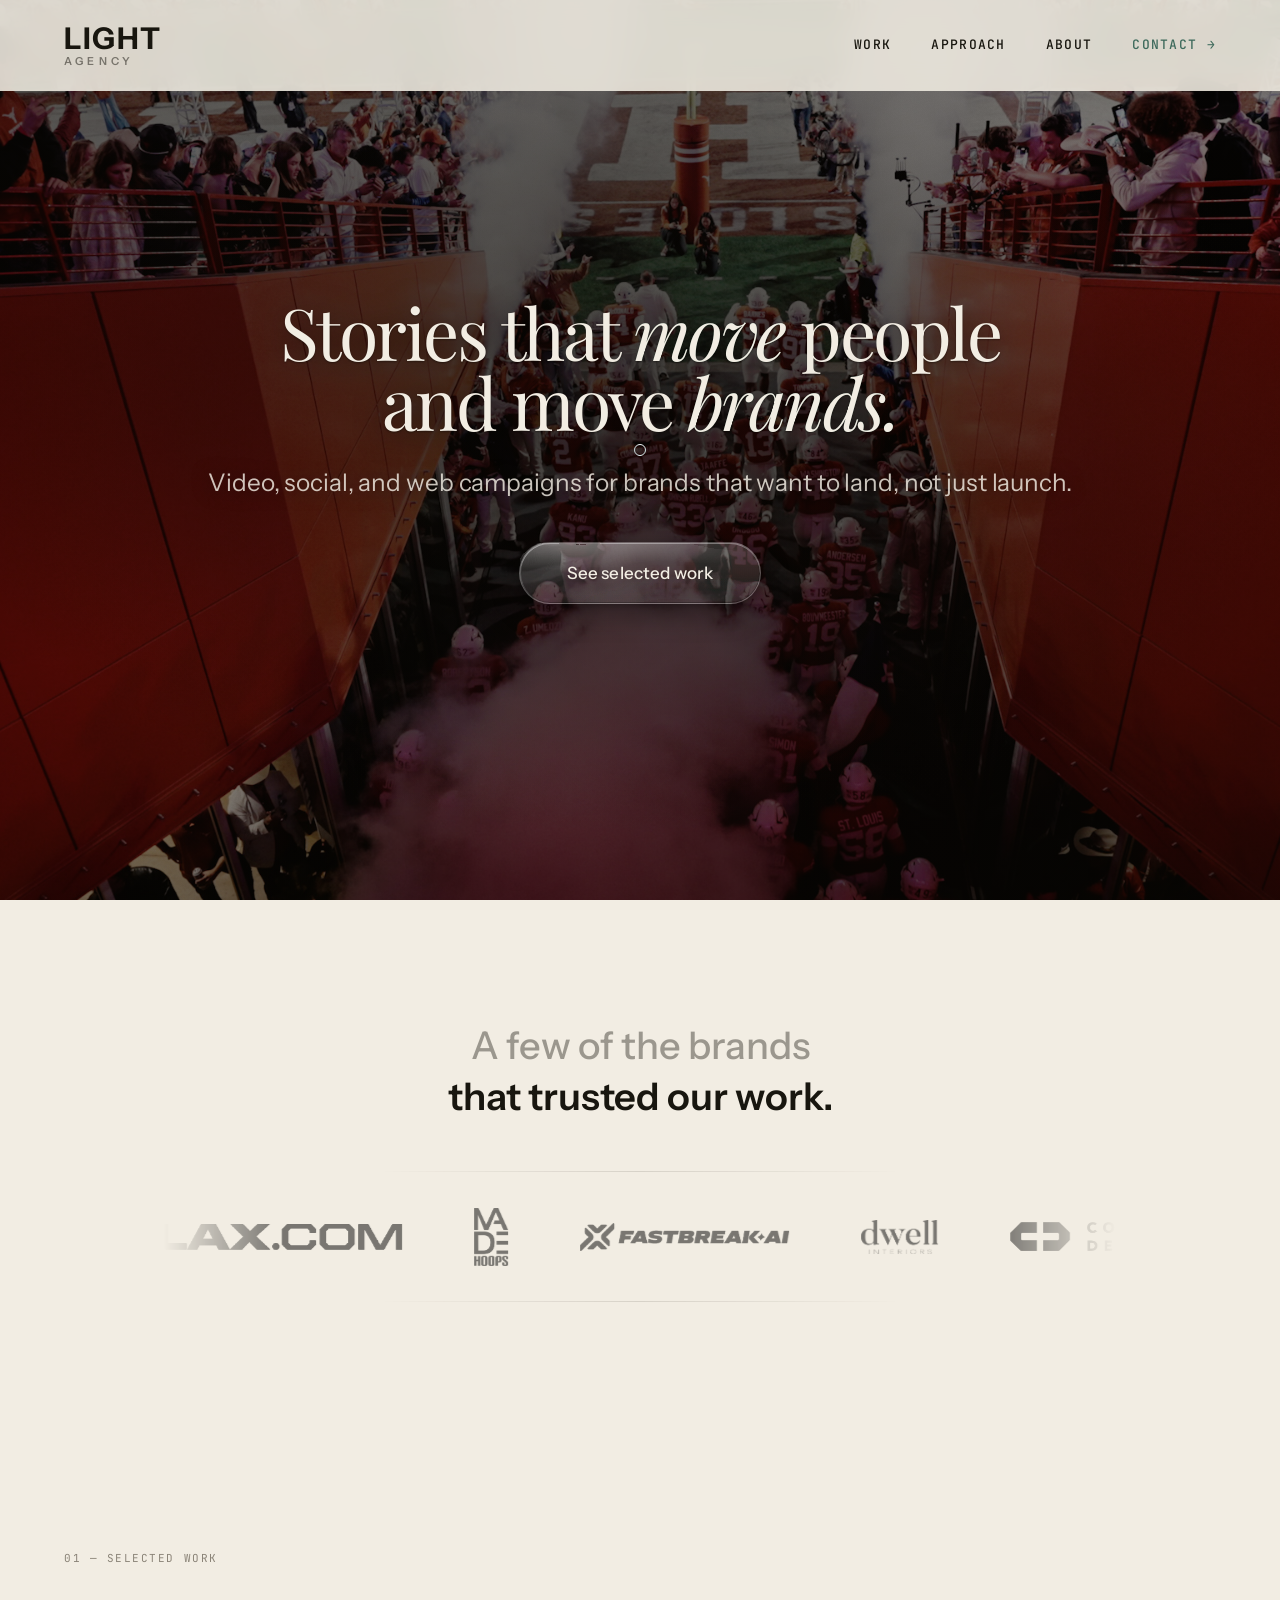
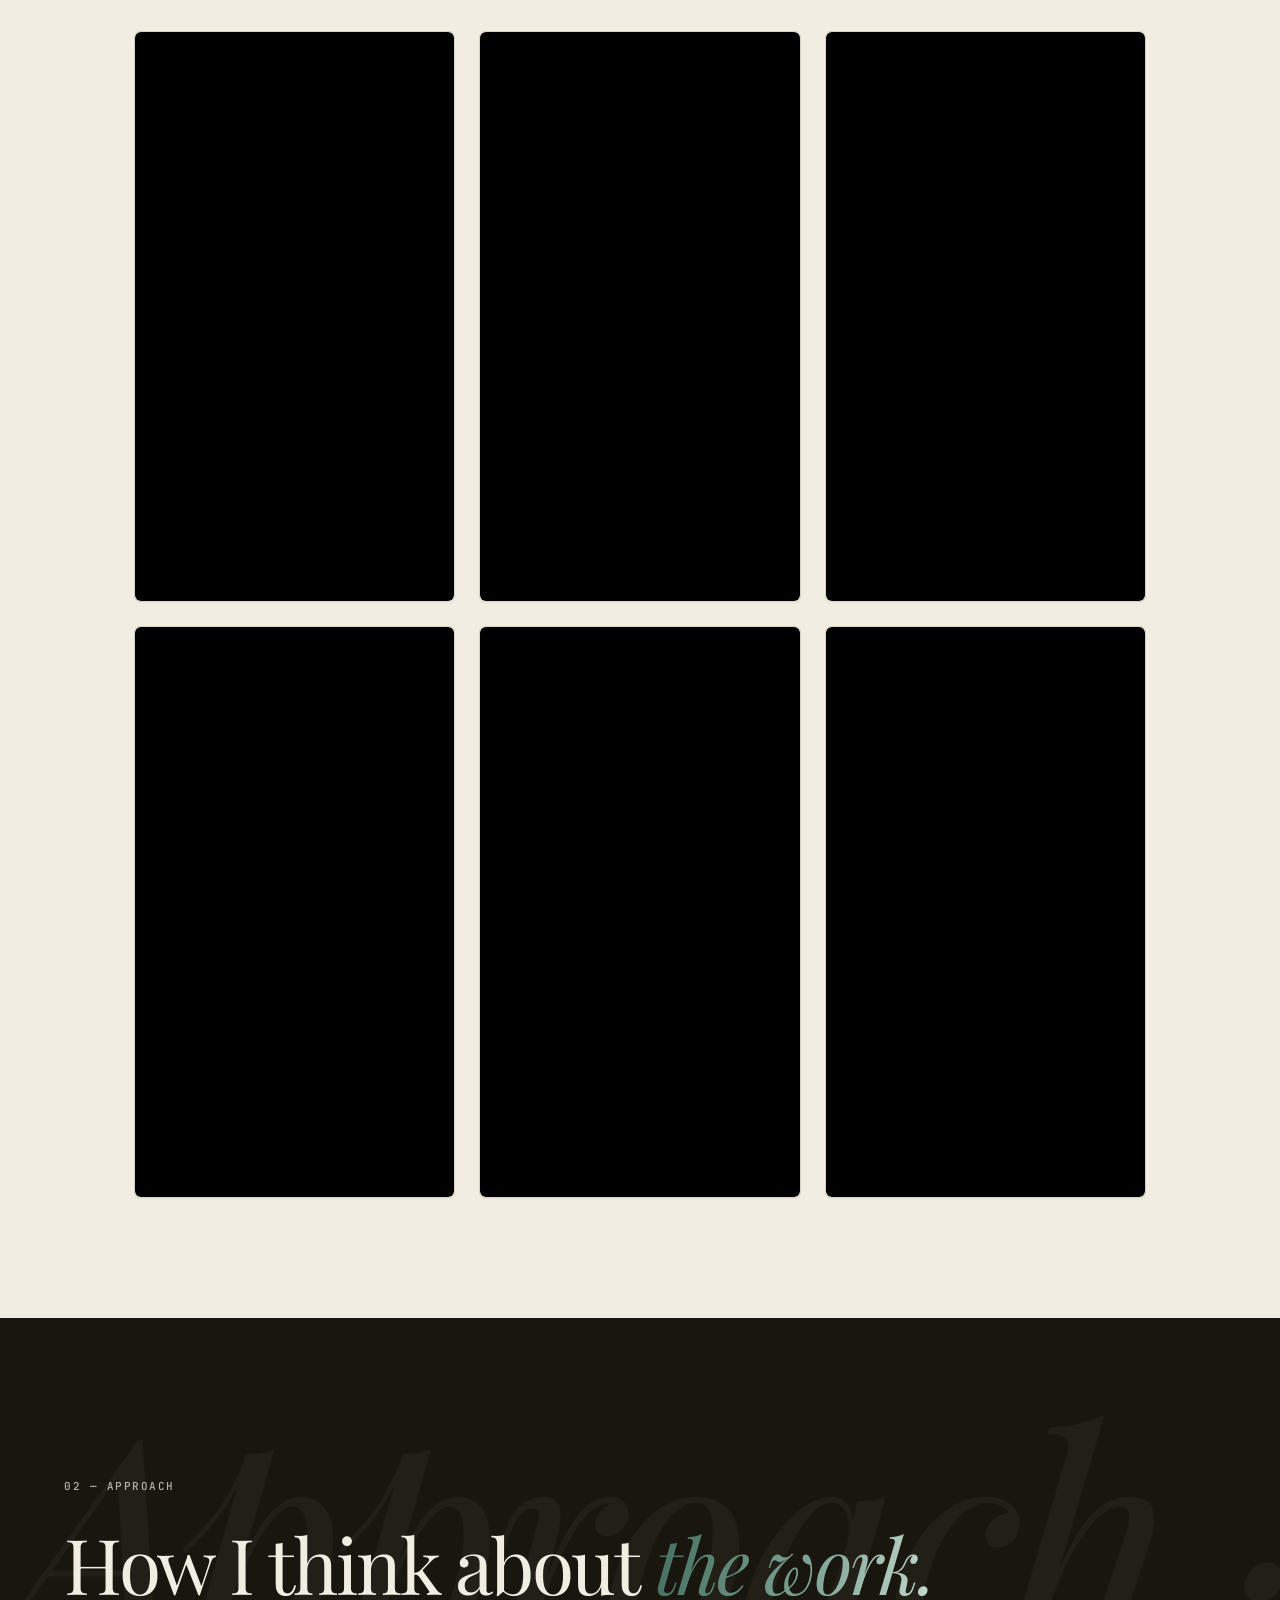
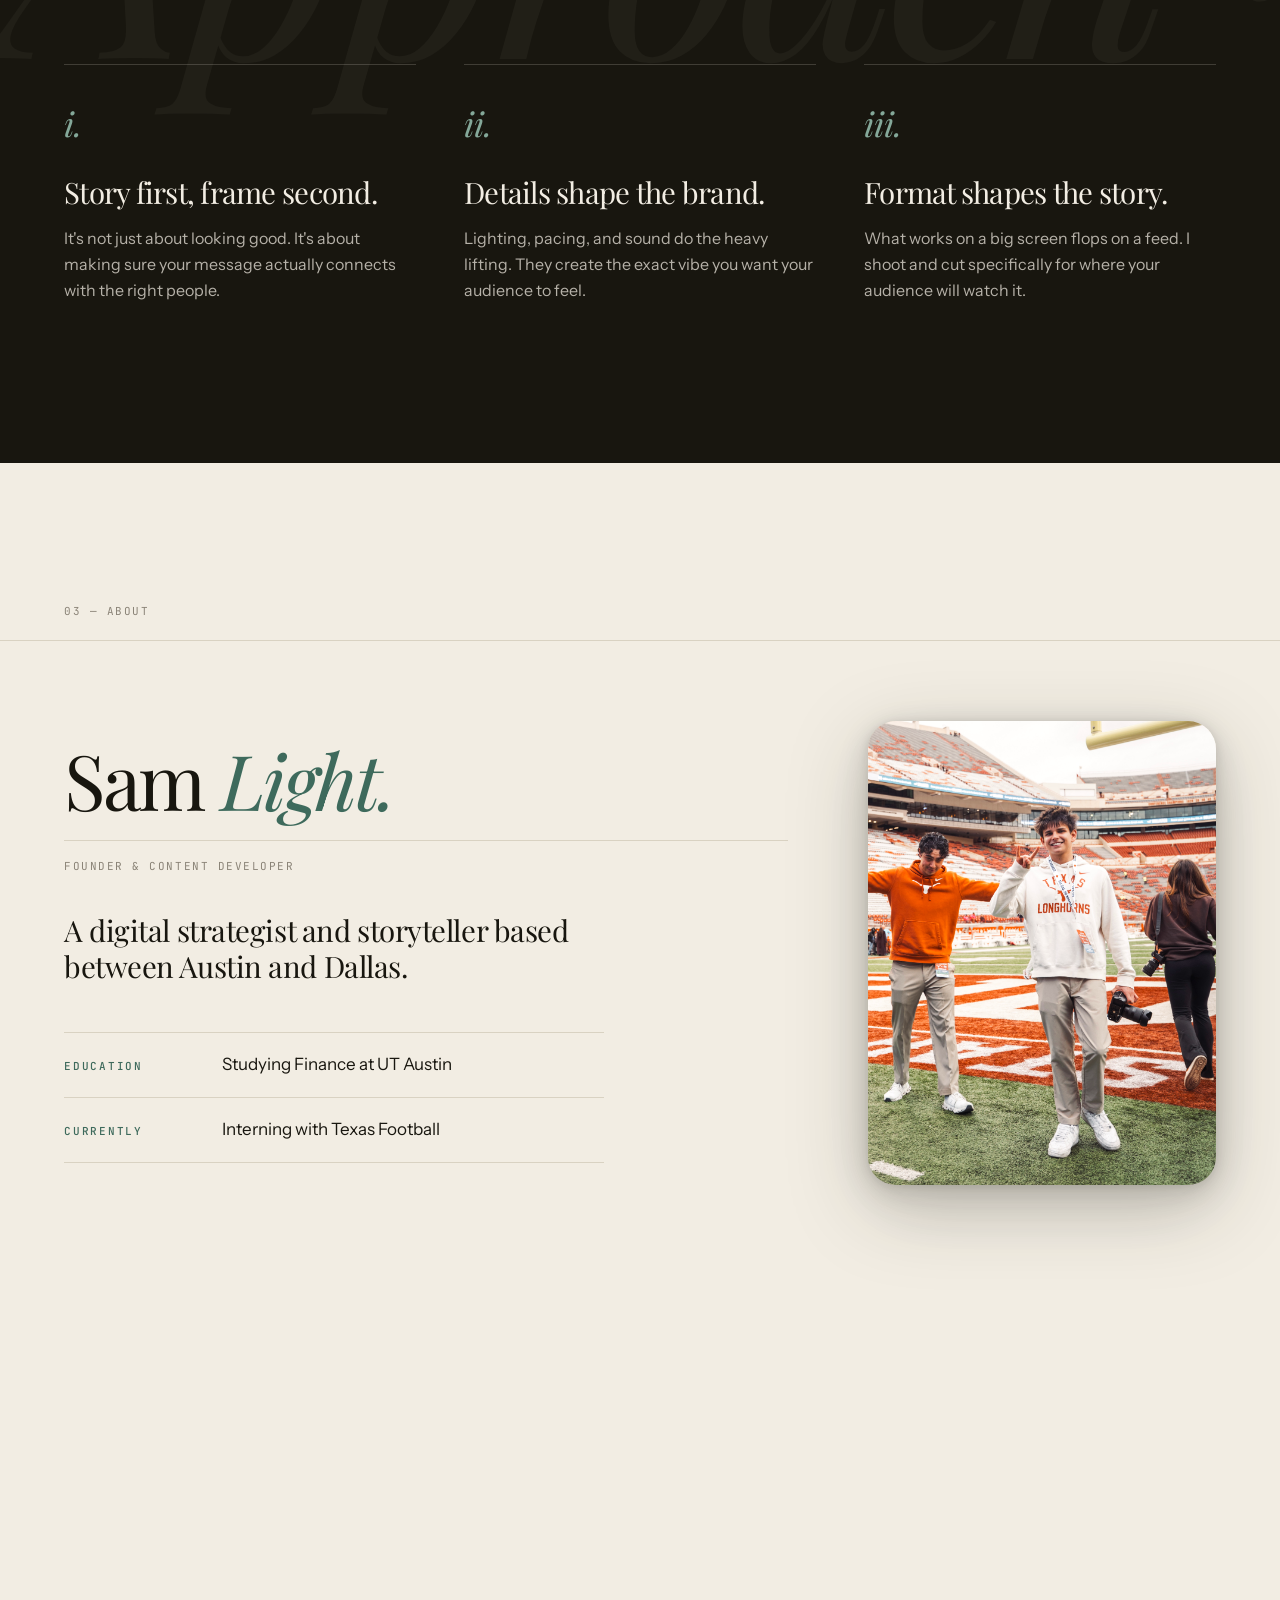
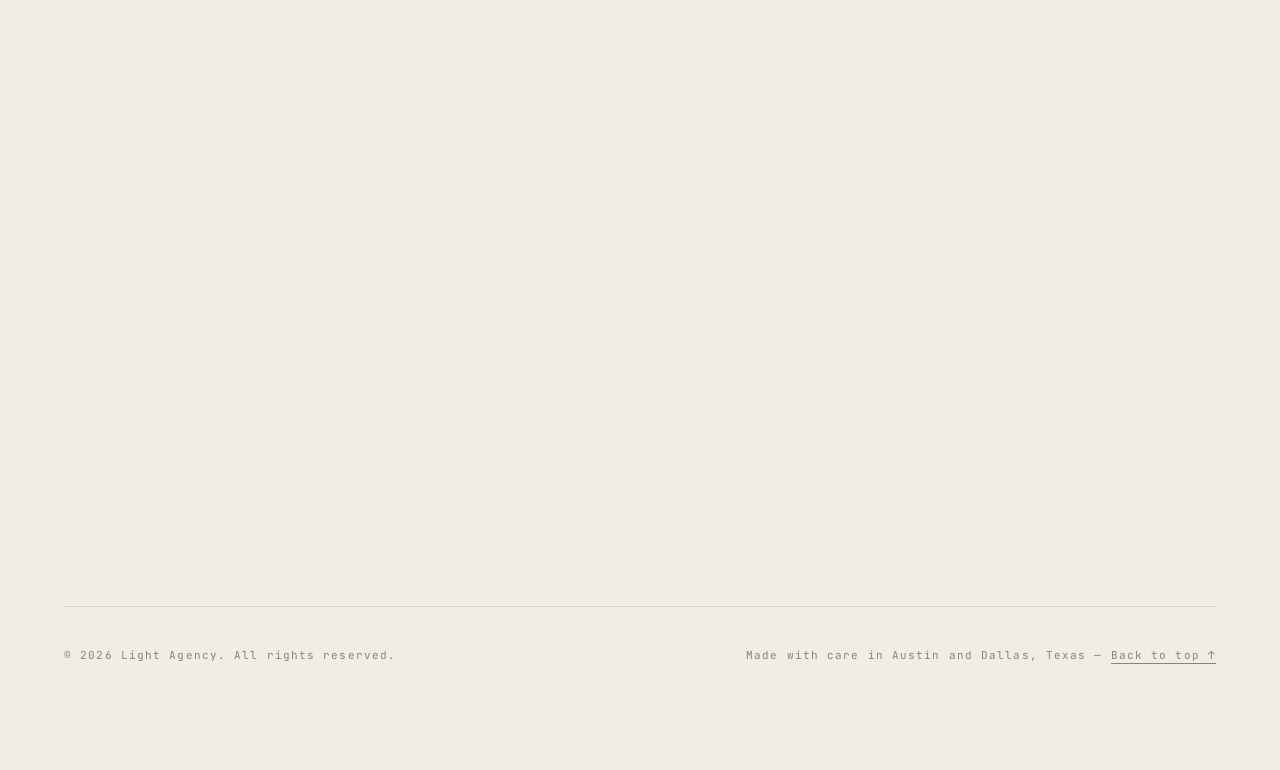
==== index.html @ 41a6d42c "Add files via upload" ====
<!DOCTYPE html>
<html lang="en">
<head>
  <meta charset="UTF-8" />
  <meta name="viewport" content="width=device-width, initial-scale=1.0" />
  <title>Light Agency — Video & Content Strategy</title>
  <meta name="description" content="Light Agency builds video, social, and web campaigns for brands that want to land, not just launch — working at the intersection of craft and consumer strategy." />

  <link rel="icon" type="image/png" href="favicon.png" />

  <!-- Fonts -->
  <link rel="preconnect" href="https://fonts.googleapis.com" />
  <link rel="preconnect" href="https://fonts.gstatic.com" crossorigin />
  <link href="https://fonts.googleapis.com/css2?family=Playfair+Display:ital,wght@0,400;0,500;0,600;0,700;0,800;0,900;1,400;1,500;1,600;1,700&family=Instrument+Sans:ital,wght@0,400..700;1,400..700&family=JetBrains+Mono:wght@400;500&display=swap" rel="stylesheet" />

  <link rel="stylesheet" href="styles.css" />
</head>
<body>

  <!-- Custom cursor (hidden on touch) -->
  <div class="cursor" aria-hidden="true"></div>

  <!-- Shared SVG filters: liquid-glass displacement + soft gooey -->
  <svg class="svg-defs" aria-hidden="true" focusable="false">
    <defs>
      <filter id="liquid-glass" x="0%" y="0%" width="100%" height="100%" colorInterpolationFilters="sRGB">
        <feTurbulence type="fractalNoise" baseFrequency="0.012 0.012" numOctaves="1" seed="4" result="turb" />
        <feGaussianBlur in="turb" stdDeviation="2" result="softTurb" />
        <feDisplacementMap in="SourceGraphic" in2="softTurb" scale="30" xChannelSelector="R" yChannelSelector="G" />
      </filter>
    </defs>
  </svg>

  <!-- ====================== NAV ====================== -->
  <header class="nav">
    <a href="#top" class="nav__brand" aria-label="Light Agency — home">
      <span class="nav__wordmark">
        <span class="nav__wordmark-name">Light</span>
        <span class="nav__wordmark-sub">Agency</span>
      </span>
    </a>
    <nav class="nav__menu" aria-label="Primary">
      <a href="#work">Work</a>
      <a href="#approach">Approach</a>
      <a href="#about">About</a>
      <a href="#contact" class="nav__cta">Contact →</a>
    </nav>
  </header>

  <!-- ====================== HERO ====================== -->
  <section id="top" class="hero hero--editorial">
    <div class="hero__overlay">
      <h1 class="hero__title hero__fade-up" style="--fade-i: 1">
        <span class="hero__title-line1">Stories that <em class="inline-highlight">move</em> people</span>
        <span class="hero__title-line2">and move <em class="inline-highlight" style="--hl-delay: 0.6s">brands.</em></span>
      </h1>

      <p class="hero__desc hero__fade-up" style="--fade-i: 2">
        Video, social, and web campaigns for brands that want to land, not just launch.
      </p>

      <a href="#work" class="hero__cta liquid-btn hero__fade-up" style="--fade-i: 3">
        <span class="liquid-btn__glass" aria-hidden="true"></span>
        <span class="liquid-btn__label">See selected work</span>
      </a>
    </div>
  </section>

  <!-- ====================== LOGO CLOUD ====================== -->
  <section class="logo-cloud">
    <div class="logo-cloud__inner">
      <h2 class="logo-cloud__heading reveal">
        <span class="logo-cloud__muted">A few of the brands</span><br>
        <span class="logo-cloud__bold">that trusted our work.</span>
      </h2>
      <div class="logo-cloud__rule"></div>
      <div class="logo-cloud__mask">
        <div class="logo-cloud__track" id="logoTrack">
          <img class="logo-cloud__img logo-cloud__img--lax" src="brand-lax.png" alt="LAX.com" loading="eager">
          <img class="logo-cloud__img logo-cloud__img--made" src="brand-madehoops.png" alt="MADE Hoops" loading="eager">
          <img class="logo-cloud__img logo-cloud__img--fastbreak" src="brand-fastbreak.png" alt="Fastbreak AI" loading="eager">
          <img class="logo-cloud__img logo-cloud__img--dwell" src="brand-dwell.png" alt="Dwell Interiors" loading="eager">
          <img class="logo-cloud__img logo-cloud__img--coolam" src="brand-coolam.png" alt="Coolam" loading="eager">
          <img class="logo-cloud__img logo-cloud__img--lax" src="brand-lax.png" alt="" loading="eager" aria-hidden="true">
          <img class="logo-cloud__img logo-cloud__img--made" src="brand-madehoops.png" alt="" loading="eager" aria-hidden="true">
          <img class="logo-cloud__img logo-cloud__img--fastbreak" src="brand-fastbreak.png" alt="" loading="eager" aria-hidden="true">
          <img class="logo-cloud__img logo-cloud__img--dwell" src="brand-dwell.png" alt="" loading="eager" aria-hidden="true">
          <img class="logo-cloud__img logo-cloud__img--coolam" src="brand-coolam.png" alt="" loading="eager" aria-hidden="true">
        </div>
      </div>
      <div class="logo-cloud__rule"></div>
    </div>
  </section>

  <!-- ====================== WORK ====================== -->
  <section id="work" class="work">
    <div class="section-head">
      <span class="section-num reveal">01 — Selected Work</span>
    </div>

    <div class="work__grid">
      <div class="work__col">
        <article class="work__item work__item--tall reveal">
          <div class="work__visual">
            <video class="work__video" src="Texas%20Football%20Fein.mp4" muted autoplay loop playsinline preload="metadata"></video>
          </div>
        </article>
        <article class="work__item work__item--tall reveal">
          <div class="work__visual">
            <video class="work__video" src="PostGame.mp4" muted autoplay loop playsinline preload="metadata"></video>
          </div>
        </article>
      </div>

      <div class="work__col">
        <article class="work__item work__item--tall reveal">
          <div class="work__visual">
            <video class="work__video" src="Sunset.mp4" muted autoplay loop playsinline preload="metadata"></video>
          </div>
        </article>
        <article class="work__item work__item--tall reveal">
          <div class="work__visual">
            <video class="work__video" src="Texas%20Football%2067.mp4" muted autoplay loop playsinline preload="metadata"></video>
          </div>
        </article>
      </div>

      <div class="work__col">
        <article class="work__item work__item--tall reveal">
          <div class="work__visual">
            <video class="work__video" src="Texas%20Football%20SEC.mp4" muted autoplay loop playsinline preload="metadata"></video>
          </div>
        </article>
        <article class="work__item work__item--tall reveal">
          <div class="work__visual">
            <video class="work__video" src="Texas%20Football%20Reel.mp4" muted autoplay loop playsinline preload="metadata"></video>
          </div>
        </article>
      </div>
    </div>

  </section>

  <!-- ====================== APPROACH ====================== -->
  <section id="approach" class="approach">
    <div class="section-head">
      <span class="section-num reveal">02 — Approach</span>
      <h2 class="reveal">How I think about <em class="gradient-text gradient-text--on-dark">the work.</em></h2>
    </div>

    <div class="approach__grid stagger">
      <div class="approach__col">
        <span class="approach__num">i.</span>
        <h3>Story first, frame second.</h3>
        <p>It's not just about looking good. It's about making sure your message actually connects with the right people.</p>
      </div>
      <div class="approach__col">
        <span class="approach__num">ii.</span>
        <h3>Details shape the brand.</h3>
        <p>Lighting, pacing, and sound do the heavy lifting. They create the exact vibe you want your audience to feel.</p>
      </div>
      <div class="approach__col">
        <span class="approach__num">iii.</span>
        <h3>Format shapes the story.</h3>
        <p>What works on a big screen flops on a feed. I shoot and cut specifically for where your audience will watch it.</p>
      </div>
    </div>
  </section>

  <!-- ====================== ABOUT ====================== -->
  <section id="about" class="about">
    <div class="about__head">
      <span class="section-num reveal">03 — About</span>
    </div>

    <div class="about__spread">
      <div class="about__copy">
        <h2 class="about__name reveal">Sam <em>Light.</em></h2>
        <p class="about__role reveal">Founder &amp; Content Developer</p>

        <p class="about__bio-lead reveal">A digital strategist and storyteller based between Austin and Dallas.</p>

        <dl class="about__specs reveal">
          <div class="about__spec">
            <dt>Education</dt>
            <dd>Studying Finance at UT Austin</dd>
          </div>
          <div class="about__spec">
            <dt>Currently</dt>
            <dd>Interning with Texas Football</dd>
          </div>
        </dl>
      </div>

      <figure class="about__portrait reveal">
        <img src="staff-02462.jpg" alt="Sam Light with camera" loading="eager" />
      </figure>
    </div>
  </section>

  <!-- ====================== STATS ====================== -->
  <section class="stats stats--after-about" aria-label="Video performance">
    <div class="stats__inner">
      <span class="section-num reveal">— By the numbers</span>
      <div class="stats__grid">
        <div class="dot-card reveal" data-dot-card data-count="50000000" data-format="impressions">
          <span class="dot-card__dot" aria-hidden="true"></span>
          <div class="dot-card__card">
            <span class="dot-card__ray" aria-hidden="true"></span>
            <span class="dot-card__line dot-card__line--top"></span>
            <span class="dot-card__line dot-card__line--right"></span>
            <span class="dot-card__line dot-card__line--bottom"></span>
            <span class="dot-card__line dot-card__line--left"></span>
            <div class="dot-card__value" data-dot-value>0</div>
            <div class="dot-card__label">Impressions</div>
          </div>
        </div>

        <div class="dot-card reveal" data-dot-card data-count="4100000" data-format="short" style="--dot-delay: -2s">
          <span class="dot-card__dot" aria-hidden="true"></span>
          <div class="dot-card__card">
            <span class="dot-card__ray" aria-hidden="true"></span>
            <span class="dot-card__line dot-card__line--top"></span>
            <span class="dot-card__line dot-card__line--right"></span>
            <span class="dot-card__line dot-card__line--bottom"></span>
            <span class="dot-card__line dot-card__line--left"></span>
            <div class="dot-card__value" data-dot-value>0</div>
            <div class="dot-card__label">Views</div>
          </div>
        </div>

        <div class="dot-card reveal" data-dot-card data-count="777000" data-format="short" style="--dot-delay: -4s">
          <span class="dot-card__dot" aria-hidden="true"></span>
          <div class="dot-card__card">
            <span class="dot-card__ray" aria-hidden="true"></span>
            <span class="dot-card__line dot-card__line--top"></span>
            <span class="dot-card__line dot-card__line--right"></span>
            <span class="dot-card__line dot-card__line--bottom"></span>
            <span class="dot-card__line dot-card__line--left"></span>
            <div class="dot-card__value" data-dot-value>0</div>
            <div class="dot-card__label">Likes</div>
          </div>
        </div>
      </div>
    </div>
  </section>

  <!-- ====================== CONTACT ====================== -->
  <section id="contact" class="contact">
    <div class="contact__inner">
      <span class="section-num reveal">04 — Contact</span>
      <h2 class="contact__heading reveal">
        Got a brief?<br />
        <em>Let's talk.</em>
      </h2>
      <a href="mailto:samlight@utexas.edu" class="contact__email liquid-btn liquid-btn--pill reveal">
        <span class="liquid-btn__glass" aria-hidden="true"></span>
        <span class="liquid-btn__label">samlight@utexas.edu</span>
      </a>
      <div class="contact__links reveal">
        <a href="https://www.instagram.com/lightagency.io" target="_blank" rel="noopener noreferrer">Instagram ↗</a>
        <a href="https://www.linkedin.com/in/samuel-light/" target="_blank" rel="noopener noreferrer">LinkedIn ↗</a>
      </div>
    </div>

    <footer class="footer">
      <span>© <span data-year>2026</span> Light Agency. All rights reserved.</span>
      <span>Made with care in Austin and Dallas, Texas —&nbsp;<a href="#top" class="link">Back to top ↑</a></span>
    </footer>
  </section>

  <script src="script.js"></script>
</body>
</html>
---- styles.css ----
/* ============================================================
   Light Agency
   Aesthetic: editorial, warm, modern
   Type: Playfair Display (display) · Instrument Sans (body) · JetBrains Mono (labels)
   Palette: warm cream + ink + deep pine-green accent (sage on dark)
   ============================================================ */

:root {
  /* Color — warm cream + ink + deep pine-green accent (sage on dark) */
  --cream: #F2EDE3;
  --cream-warm: #ECE6D8;
  --cream-deep: #E0D8C5;
  --ink: #18160F;
  --ink-soft: #3A352B;
  --ink-mute: #8A8377;
  --rule: #D9D2C2;
  --accent: #3E6A5C;      /* deep pine green — refined editorial accent */
  --accent-deep: #2B4D43;
  --accent-glow: #84A899; /* soft sage — for highlights & accents on dark */

  /* Type */
  --font-display: 'Playfair Display', 'Iowan Old Style', Georgia, serif;
  --font-body: 'Instrument Sans', -apple-system, BlinkMacSystemFont, sans-serif;
  --font-mono: 'JetBrains Mono', ui-monospace, monospace;

  /* Layout */
  --pad-x: clamp(20px, 5vw, 80px);
  --max: 1440px;

  /* Motion */
  --ease: cubic-bezier(0.22, 1, 0.36, 1);
  --ease-out: cubic-bezier(0.16, 1, 0.3, 1);
}

* { box-sizing: border-box; margin: 0; padding: 0; }

html {
  scroll-behavior: smooth;
  scroll-padding-top: 80px;
}

body {
  background: var(--cream);
  color: var(--ink);
  font-family: var(--font-body);
  font-size: 17px;
  line-height: 1.55;
  -webkit-font-smoothing: antialiased;
  -moz-osx-font-smoothing: grayscale;
  text-rendering: optimizeLegibility;
  overflow-x: hidden;
  cursor: none;
}

@media (max-width: 900px) {
  body { cursor: auto; }
}

::selection { background: var(--accent); color: var(--cream); }

a { color: inherit; }

/* Subtle paper-texture noise overlay */
body::before {
  content: "";
  position: fixed;
  inset: 0;
  pointer-events: none;
  z-index: 1;
  opacity: 0.035;
  background-image: url("data:image/svg+xml;utf8,<svg xmlns='http://www.w3.org/2000/svg' width='180' height='180' viewBox='0 0 180 180'><filter id='n'><feTurbulence type='fractalNoise' baseFrequency='0.9' numOctaves='2' stitchTiles='stitch'/><feColorMatrix values='0 0 0 0 0   0 0 0 0 0   0 0 0 0 0   0 0 0 0.6 0'/></filter><rect width='100%' height='100%' filter='url(%23n)'/></svg>");
}

/* ============================================================
   CUSTOM CURSOR
   ============================================================ */
.cursor {
  position: fixed;
  top: 0; left: 0;
  width: 12px;
  height: 12px;
  border: 1.5px solid var(--ink);
  border-radius: 50%;
  pointer-events: none;
  transform: translate(-50%, -50%);
  z-index: 9999;
  transition: width 0.3s var(--ease), height 0.3s var(--ease),
              background 0.3s var(--ease), border-color 0.3s var(--ease);
  mix-blend-mode: difference;
  border-color: white;
}
.cursor.is-hover {
  width: 48px; height: 48px;
  background: var(--accent);
  border-color: var(--accent);
}
@media (max-width: 900px) {
  .cursor { display: none; }
}

/* ============================================================
   NAV
   ============================================================ */
.nav {
  position: fixed;
  top: 0; left: 0; right: 0;
  display: flex;
  justify-content: space-between;
  align-items: center;
  padding: 24px var(--pad-x);
  z-index: 100;
  color: var(--cream);
}

.nav__brand {
  display: inline-flex;
  align-items: center;
  gap: 12px;
  text-decoration: none;
  color: var(--cream);
}
.nav__wordmark {
  display: flex;
  flex-direction: column;
  align-items: flex-start;
  gap: 2px;
  line-height: 1;
}
.nav__wordmark-name {
  font-family: var(--font-body);
  font-size: 30px;
  font-weight: 700;
  font-style: normal;
  letter-spacing: 0.04em;
  text-transform: uppercase;
  color: var(--cream);
  text-shadow: 0 1px 14px rgba(0, 0, 0, 0.5);
  transition: color 0.3s var(--ease), text-shadow 0.3s var(--ease);
}
.nav__wordmark-sub {
  font-family: var(--font-body);
  font-size: 11px;
  font-weight: 600;
  letter-spacing: 0.38em;
  text-transform: uppercase;
  color: var(--cream);
  opacity: 0.6;
  transition: color 0.3s var(--ease), opacity 0.3s var(--ease);
}
.nav__brand:hover .nav__wordmark-name { text-shadow: 0 1px 18px rgba(0, 0, 0, 0.6); }
.nav__brand:hover .nav__wordmark-sub { opacity: 0.9; }

.nav__menu {
  display: flex;
  gap: 40px;
  font-family: var(--font-mono);
  font-size: 13px;
  font-weight: 500;
  letter-spacing: 0.1em;
  text-transform: uppercase;
}
.nav__menu a {
  text-decoration: none;
  position: relative;
  color: var(--cream);
  text-shadow: 0 1px 12px rgba(0, 0, 0, 0.45);
  transition: color 0.25s var(--ease), opacity 0.25s var(--ease);
}
.nav__menu a:hover { color: var(--accent-glow); }
.nav__cta { color: var(--accent-glow) !important; }

/* Scrolled past hero: dark text on cream background */
.nav { transition: background 0.4s var(--ease); }
.nav__brand, .nav__menu a { transition: color 0.3s var(--ease), text-shadow 0.3s var(--ease); }
.nav--dark {
  background: rgba(242, 237, 227, 0.88);
  backdrop-filter: blur(12px);
  -webkit-backdrop-filter: blur(12px);
}
.nav--dark .nav__brand,
.nav--dark .nav__menu a {
  color: var(--ink);
  text-shadow: none;
}
.nav--dark .nav__wordmark-name,
.nav--dark .nav__wordmark-sub {
  color: var(--ink);
  text-shadow: none;
}
.nav--dark .nav__wordmark-sub { opacity: 0.5; }
.nav--dark .nav__menu a:hover { color: var(--accent); }
.nav--dark .nav__cta { color: var(--accent) !important; }

@media (max-width: 760px) {
  .nav {
    padding: 16px var(--pad-x);
  }
  .nav__wordmark-name { font-size: 26px; }
  .nav__menu {
    gap: 18px;
    font-size: 10px;
    letter-spacing: 0.06em;
  }
}

@media (max-width: 460px) {
  .nav__wordmark-name { font-size: 22px; }
  .nav__menu { gap: 14px; font-size: 9px; }
}

/* ============================================================
   SECTION HEADS
   ============================================================ */
.section-head {
  padding: 0 var(--pad-x);
  margin-bottom: 64px;
  display: grid;
  gap: 32px;
}

.section-num {
  font-family: var(--font-mono);
  font-size: 11px;
  letter-spacing: 0.14em;
  text-transform: uppercase;
  color: var(--ink-mute);
  display: block;
}

.section-head h2 {
  font-family: var(--font-display);
  font-size: clamp(40px, 6vw, 88px);
  font-weight: 400;
  letter-spacing: -0.03em;
  line-height: 0.95;
}
.section-head h2 em {
  font-style: italic;
  font-weight: 400;
  color: var(--accent);
}

/* ============================================================
   HERO — depth gallery with mix-blend title
   Photos fly toward camera through 3D space, title overlays with
   mix-blend-mode: difference so it inverts against whatever's behind.
   ============================================================ */
/* Hero — full-bleed photo background with dark scrim. Photo adds life
   without competing; scrim keeps cream/coral text fully legible. */
.hero {
  position: relative;
  min-height: 100vh;
  display: flex;
  flex-direction: column;
  align-items: center;
  justify-content: center;
  overflow: hidden;
  background: var(--ink) url('sequence2.JPG') center 20% / cover no-repeat;
  color: var(--cream);
}

/* Dark cinematic scrim */
.hero::before {
  content: "";
  position: absolute;
  inset: 0;
  z-index: 0;
  background:
    radial-gradient(
      ellipse 78% 62% at 50% 48%,
      rgba(10, 8, 5, 0.58) 0%,
      rgba(10, 8, 5, 0.28) 45%,
      rgba(10, 8, 5, 0) 72%
    ),
    linear-gradient(
      160deg,
      rgba(10, 8, 5, 0.70) 0%,
      rgba(10, 8, 5, 0.46) 50%,
      rgba(10, 8, 5, 0.66) 100%
    );
  pointer-events: none;
}

/* Centered text column */
.hero__overlay {
  position: relative;
  z-index: 1;
  display: flex;
  flex-direction: column;
  align-items: center;
  text-align: center;
  gap: 28px;
  padding: 80px var(--pad-x);
  max-width: 900px;
  width: 100%;
  margin: 0 auto;
}

/* Eyebrow above the title — matches the section-num pattern used elsewhere */
.hero__eyebrow {
  font-family: var(--font-mono);
  font-size: 11px;
  letter-spacing: 0.14em;
  text-transform: uppercase;
  color: var(--ink-mute);
  line-height: 1;
}

/* Big editorial display title — cream on photo, italic coral accents */
.hero__title {
  font-family: var(--font-display);
  font-weight: 400;
  font-size: clamp(36px, 5.6vw, 84px);
  line-height: 0.98;
  letter-spacing: -0.035em;
  color: var(--cream);
  margin: 0;
  /* Soft shadow lifts the serif off the busy photo without a visible box */
  text-shadow:
    0 1px 2px rgba(10, 8, 5, 0.45),
    0 2px 30px rgba(10, 8, 5, 0.55);
}
.hero__title-line1,
.hero__title-line2 {
  display: block;
}
.hero__title em {
  font-style: italic;
  color: var(--cream); /* base; inline-highlight animates to coral */
  font-weight: 400;
}

/* Force each title line onto a single visual line at wide viewports only */
@media (min-width: 980px) {
  .hero__title-line1,
  .hero__title-line2 { white-space: nowrap; }
}

/* Description — soft cream on photo background */
.hero__desc {
  max-width: none;
  font-size: clamp(19px, 1.9vw, 25px);
  line-height: 1.55;
  letter-spacing: -0.005em;
  color: rgba(242, 237, 227, 0.82);
  margin: 0;
  text-shadow: 0 1px 18px rgba(10, 8, 5, 0.5);
  white-space: nowrap;
}
/* Re-enable wrapping on narrower screens */
@media (max-width: 860px) {
  .hero__desc {
    white-space: normal;
    max-width: 520px;
    font-size: clamp(17px, 3.5vw, 21px);
  }
}

/* Coral pill CTA — same energy as the contact email pill */
.hero__cta--solid {
  display: inline-flex;
  align-items: center;
  margin-top: 8px;
  padding: 15px 32px;
  border-radius: 100px;
  background: var(--accent);
  color: var(--cream);
  text-decoration: none;
  font-family: var(--font-body);
  font-weight: 500;
  font-size: 15px;
  letter-spacing: 0.005em;
  cursor: pointer;
  box-shadow:
    0 12px 28px rgba(62, 106, 92, 0.28),
    0 3px 6px   rgba(62, 106, 92, 0.18),
    inset 0 1px 0 rgba(255, 255, 255, 0.22);
  transition:
    background 0.3s var(--ease),
    transform 0.3s var(--ease),
    box-shadow 0.3s var(--ease);
}
.hero__cta--solid:hover {
  background: var(--accent-deep);
  transform: translateY(-2px);
  box-shadow:
    0 16px 32px rgba(62, 106, 92, 0.36),
    0 5px 10px  rgba(62, 106, 92, 0.22),
    inset 0 1px 0 rgba(255, 255, 255, 0.26);
}
.hero__cta--solid:active { transform: translateY(0); }
.hero__cta--solid:focus-visible {
  outline: 2px solid var(--accent-deep);
  outline-offset: 4px;
}

/* Small italic "available" note — feels like a magazine masthead */
.hero__note {
  font-family: var(--font-display);
  font-style: italic;
  font-size: 14px;
  letter-spacing: 0.005em;
  color: var(--ink-mute);
  margin: 4px 0 0;
  font-weight: 400;
}

/* Scroll cue anchored to the bottom of the hero */
.hero__scroll {
  position: absolute;
  bottom: 32px;
  left: 50%;
  transform: translateX(-50%);
  display: inline-flex;
  flex-direction: column;
  align-items: center;
  gap: 10px;
  text-decoration: none;
  color: var(--ink-mute);
  cursor: pointer;
  z-index: 1;
  transition: color 0.3s var(--ease), transform 0.3s var(--ease);
}
.hero__scroll:hover {
  color: var(--accent);
  transform: translateX(-50%) translateY(2px);
}
.hero__scroll-label {
  font-family: var(--font-mono);
  font-size: 10px;
  letter-spacing: 0.18em;
  text-transform: uppercase;
}
.hero__scroll-line {
  width: 1px;
  height: 36px;
  background: linear-gradient(to bottom, var(--ink-mute) 0%, transparent 100%);
  display: block;
}

/* Standard underline-on-hover link */
.link {
  text-decoration: none;
  border-bottom: 1px solid currentColor;
  padding-bottom: 1px;
}
.link:hover { color: var(--accent); }

/* Fade-up entrance: each child stagger-delays via --fade-i */
.hero__fade-up {
  opacity: 0;
  transform: translateY(20px);
  animation: heroFadeUp 0.9s cubic-bezier(0.25, 0.4, 0.25, 1) forwards;
  animation-delay: calc(0.15s + var(--fade-i, 0) * 0.12s);
}
@keyframes heroFadeUp {
  to { opacity: 1; transform: translateY(0); }
}

@media (max-width: 900px) {
  .hero__overlay { gap: 22px; padding-top: 100px; }
  .hero__scroll { bottom: 24px; }
}

@media (max-width: 600px) {
  .hero__overlay { gap: 20px; }
  .hero__note { font-size: 13px; }
}

@media (prefers-reduced-motion: reduce) {
  .hero__fade-up { opacity: 1; transform: none; animation: none; }
}

/* Hide any legacy hero layers if old markup is still around */
.hero__bg, .hero__scrim, .hero__sub, .hero__wash, .hero__center,
.hero__gallery, .hero__plane, .hero__shapes, .hero__shape,
.hero__vignette, .hero__bottom-fade, .hero__bg-glow,
.hero__badge { display: none; }

/* ============================================================
   WORK
   ============================================================ */
.work {
  /* Reduced top padding because stats section now sits directly above
     and already provides ~80px of buffer at its bottom. */
  padding: 140px 0 60px;
  position: relative;
}

/* 3 independent flex columns — items inside stack with their own
   aspect ratios so column heights stagger (true masonry feel). */
.work__grid {
  display: flex;
  align-items: flex-start;
  gap: 24px;
  padding: 0 var(--pad-x);
  max-width: 1140px;
  margin: 0 auto;
}
.work__col {
  flex: 1 1 0;
  min-width: 0;
  display: flex;
  flex-direction: column;
  gap: 24px;
}

.work__item { /* no grid-column needed in flex layout */ }

/* Aspect-ratio variants drive the staggered heights */
.work__item--tall   .work__visual { aspect-ratio: 9 / 16; }   /* ~1.78 */
.work__item--mid    .work__visual { aspect-ratio: 4 / 5;  }   /* ~1.25 */
.work__item--square .work__visual { aspect-ratio: 1 / 1;  }
/* Default if no modifier */
.work__item .work__visual:not([class*="aspect-"]) {
  /* fall through to one of the modifiers above */
}

.work__visual {
  position: relative;
  width: 100%;
  aspect-ratio: 9 / 16; /* fallback if no modifier */
  overflow: hidden;
  background: #000;
}

/* (Featured PSA / divider styles removed — work section is now 6 tiles only) */

.section-head--work {
  position: relative;
}
.work-meta {
  font-family: var(--font-mono);
  font-size: 11px;
  letter-spacing: 0.12em;
  text-transform: uppercase;
  color: var(--ink-mute);
  display: block;
  margin-top: -16px;
}

.work__feature-visual {
  position: relative;
  width: 100%;
  aspect-ratio: 16 / 9;
  overflow: hidden;
  background: #000;
}

.work__feature-visual iframe {
  position: absolute;
  inset: 0;
  width: 100%;
  height: 100%;
  border: 0;
  display: block;
}

.work__feature-caption {
  display: flex;
  justify-content: space-between;
  gap: 32px;
  align-items: flex-start;
}
.work__feature-text {
  display: block;
  flex: 1;
  min-width: 0;
}
.work__feature-text h3 {
  font-family: var(--font-display);
  font-size: 30px;
  font-weight: 400;
  letter-spacing: -0.02em;
  line-height: 1.05;
  margin-bottom: 6px;
}
.work__feature-text p {
  font-size: 14px;
  color: var(--ink-mute);
}

.work__placeholder {
  position: absolute;
  inset: 0;
  transition: transform 1s var(--ease);
}

.work__video {
  position: absolute;
  inset: 0;
  width: 100%;
  height: 100%;
  object-fit: cover;
  display: block;
  background: #000;
  transition: transform 1s var(--ease);
}
.work__item:hover .work__video {
  transform: scale(1.02);
}

/* Color variants — subtle gradient placeholders that look like film stills */
.work__visual[data-color="orange"] .work__placeholder {
  background:
    radial-gradient(circle at 30% 20%, rgba(132,168,153,0.4), transparent 50%),
    linear-gradient(135deg, #3B4452 0%, #4A5568 60%, #9AA4B2 100%);
}
.work__visual[data-color="orange-deep"] .work__placeholder {
  background:
    radial-gradient(circle at 70% 80%, rgba(24,22,15,0.4), transparent 60%),
    linear-gradient(160deg, #262B34 0%, #3B4452 100%);
}
.work__visual[data-color="cream"] .work__placeholder {
  background:
    radial-gradient(circle at 25% 35%, rgba(62,106,92,0.15), transparent 55%),
    linear-gradient(140deg, #DADCE1 0%, #AEB5C0 100%);
}
.work__visual[data-color="cream-warm"] .work__placeholder {
  background:
    radial-gradient(circle at 65% 30%, rgba(255,255,255,0.5), transparent 50%),
    linear-gradient(125deg, #E7E9ED 0%, #BFC5CF 100%);
}
.work__visual[data-color="ink"] .work__placeholder {
  background:
    radial-gradient(circle at 20% 80%, rgba(62,106,92,0.25), transparent 55%),
    linear-gradient(135deg, #14161B 0%, #2E323A 100%);
}

/* film grain on placeholders */
.work__placeholder::after {
  content: "";
  position: absolute;
  inset: 0;
  background-image: url("data:image/svg+xml;utf8,<svg xmlns='http://www.w3.org/2000/svg' width='200' height='200'><filter id='g'><feTurbulence type='fractalNoise' baseFrequency='0.85' numOctaves='2'/></filter><rect width='100%' height='100%' filter='url(%23g)' opacity='0.5'/></svg>");
  opacity: 0.18;
  mix-blend-mode: overlay;
}

.work__item:hover .work__placeholder {
  transform: scale(1.04);
}

.work__runtime {
  position: absolute;
  bottom: 16px;
  left: 16px;
  font-family: var(--font-mono);
  font-size: 11px;
  letter-spacing: 0.08em;
  color: var(--cream);
  background: rgba(24, 22, 15, 0.55);
  backdrop-filter: blur(8px);
  padding: 6px 10px;
  border-radius: 100px;
  z-index: 2;
}

.work__hover {
  position: absolute;
  top: 50%; left: 50%;
  transform: translate(-50%, -50%) translateY(8px);
  font-family: var(--font-display);
  font-style: italic;
  font-size: 24px;
  color: var(--cream);
  background: var(--accent);
  padding: 12px 22px;
  border-radius: 100px;
  opacity: 0;
  transition: opacity 0.4s var(--ease), transform 0.4s var(--ease);
  z-index: 2;
  white-space: nowrap;
}
.work__item:hover .work__hover {
  opacity: 1;
  transform: translate(-50%, -50%) translateY(0);
}

.work__caption {
  display: flex;
  justify-content: space-between;
  gap: 24px;
  align-items: flex-start;
}
.work__caption-left {
  display: grid;
  grid-template-columns: 32px 1fr;
  gap: 4px 8px;
  align-items: baseline;
}
.work__num {
  font-family: var(--font-mono);
  font-size: 11px;
  color: var(--ink-mute);
  grid-row: 1;
}
.work__caption h3 {
  font-family: var(--font-display);
  font-size: 30px;
  font-weight: 400;
  letter-spacing: -0.02em;
  grid-row: 1;
  line-height: 1.05;
}
.work__caption p {
  font-size: 14px;
  color: var(--ink-mute);
  grid-column: 2;
  grid-row: 2;
}
.work__year {
  font-family: var(--font-mono);
  font-size: 11px;
  color: var(--ink-mute);
  flex-shrink: 0;
  padding-top: 6px;
}

.work__more {
  display: block;
  text-align: center;
  margin-top: 100px;
  padding: 0 var(--pad-x);
  font-family: var(--font-display);
  font-style: italic;
  font-size: 28px;
  text-decoration: none;
  transition: color 0.3s var(--ease);
}
.work__more:hover { color: var(--accent); }

@media (max-width: 900px) {
  /* Tablet: 2 cols by wrapping flex columns. Third col flows beneath. */
  .work__grid { flex-wrap: wrap; gap: 16px; }
  .work__col  { flex: 1 1 calc(50% - 8px); gap: 16px; }
  .work__feature { margin-top: 80px; }
}

@media (max-width: 600px) {
  /* Phone: 2-up grid so videos are smaller. Flatten the col wrappers
     with display:contents so all 6 tiles grid directly into 2 columns. */
  .work__grid {
    display: grid;
    grid-template-columns: 1fr 1fr;
    gap: 10px;
    align-items: start;
  }
  .work__col { display: contents; }
}

/* ============================================================
   APPROACH (dark section)
   ============================================================ */
.approach {
  background: var(--ink);
  color: var(--cream);
  padding: 160px 0;
  margin: 60px 0 0;
  position: relative;
  overflow: hidden;
}
.approach::before {
  content: "Approach · Approach · Approach · Approach · Approach ·";
  position: absolute;
  top: 60px;
  left: 0;
  white-space: nowrap;
  font-family: var(--font-display);
  font-size: 24vw;
  font-style: italic;
  font-weight: 300;
  color: rgba(242, 237, 227, 0.04);
  pointer-events: none;
  letter-spacing: -0.04em;
  line-height: 1;
}
.approach .section-num { color: rgba(242, 237, 227, 0.72); font-weight: 500; position: relative; }
.approach .section-head h2 { color: var(--cream); position: relative; }

.approach__grid {
  display: grid;
  grid-template-columns: repeat(3, 1fr);
  grid-template-rows: auto auto 1fr;
  column-gap: 48px;
  row-gap: 0;
  padding: 0 var(--pad-x);
  position: relative;
}

.approach__col {
  display: grid;
  grid-template-rows: subgrid;
  grid-row: span 3;
  border-top: 1px solid rgba(242, 237, 227, 0.18);
  padding-top: 32px;
}
.approach__num {
  font-family: var(--font-display);
  font-style: italic;
  font-size: 34px;
  color: var(--accent-glow);
  display: block;
  margin-bottom: 28px;
}
.approach__col h3 {
  font-family: var(--font-display);
  font-size: clamp(25px, 2.3vw, 32px);
  font-weight: 400;
  letter-spacing: -0.025em;
  margin-bottom: 18px;
  line-height: 1.05;
}
.approach__col p {
  color: rgba(242, 237, 227, 0.72);
  font-size: 16px;
  line-height: 1.6;
}

@media (max-width: 900px) {
  .approach__grid {
    grid-template-columns: 1fr;
    grid-template-rows: none;
    column-gap: 0;
    row-gap: 40px;
  }
  .approach__col {
    display: block;
    grid-row: auto;
  }
  .approach { padding: 100px 0; }
}

/* ============================================================
   STUDIES
   ============================================================ */
.studies {
  padding: 140px 0 100px;
}

.study {
  display: grid;
  grid-template-columns: 280px 1fr;
  gap: 80px;
  padding: 70px var(--pad-x);
  border-top: 1px solid var(--rule);
}
.study:last-child { border-bottom: 1px solid var(--rule); }

.study__meta {
  display: grid;
  grid-template-columns: 70px 1fr;
  gap: 14px 14px;
  align-content: start;
  font-size: 14px;
  position: sticky;
  top: 100px;
  align-self: start;
  height: max-content;
}

.study__body h3 {
  font-family: var(--font-display);
  font-size: clamp(32px, 4vw, 52px);
  font-weight: 400;
  letter-spacing: -0.025em;
  line-height: 1.05;
  margin-bottom: 28px;
}
.study__body h3 em {
  font-style: italic;
  color: var(--accent);
}

.study__intro {
  font-size: 19px;
  line-height: 1.55;
  color: var(--ink-soft);
  margin-bottom: 40px;
  max-width: 660px;
}
.study__intro em {
  font-family: var(--font-display);
  font-style: italic;
  color: var(--ink);
}

.study__results {
  list-style: none;
  display: grid;
  grid-template-columns: repeat(3, 1fr);
  gap: 32px;
  border-top: 1px solid var(--rule);
  padding-top: 28px;
  max-width: 660px;
}
.study__results li {
  font-size: 13px;
  color: var(--ink-mute);
  line-height: 1.4;
}
.study__results strong {
  display: block;
  font-family: var(--font-display);
  font-size: 42px;
  font-weight: 400;
  color: var(--ink);
  letter-spacing: -0.02em;
  margin-bottom: 8px;
}

@media (max-width: 900px) {
  .study {
    grid-template-columns: 1fr;
    gap: 32px;
    padding: 50px var(--pad-x);
  }
  .study__meta { position: static; }
  .study__results { grid-template-columns: 1fr 1fr; gap: 24px; }
}

/* ============================================================
   ABOUT — editorial profile spread
   Text and photo are co-equal. Either could stand alone.
   ============================================================ */
.about {
  padding: 140px 0 150px;
}

.about__head {
  max-width: 1400px;
  margin: 0 auto 80px;
  padding: 0 var(--pad-x);
  border-bottom: 1px solid var(--rule);
  padding-bottom: 20px;
}

.about__spread {
  max-width: 1400px;
  margin: 0 auto;
  padding: 0 var(--pad-x);
  display: grid;
  grid-template-columns: 1fr 0.48fr;
  gap: 80px;
  align-items: center;
}

/* ---------- Portrait (right) — refined editorial plate ---------- */
.about__portrait {
  margin: 0;
  position: relative;
  isolation: isolate;
  align-self: center;
  transform: translate(-40px, 48px);
  /* Layered drop-shadow for editorial depth */
  filter:
    drop-shadow(0 22px 40px rgba(24, 22, 15, 0.22))
    drop-shadow(0 6px 14px rgba(24, 22, 15, 0.14))
    drop-shadow(0 2px 4px  rgba(24, 22, 15, 0.10));
  transition: filter 0.5s var(--ease), transform 0.5s var(--ease);
}
.about__portrait:hover {
  filter:
    drop-shadow(0 28px 48px rgba(24, 22, 15, 0.28))
    drop-shadow(0 10px 18px rgba(62, 106, 92, 0.16))
    drop-shadow(0 2px 4px   rgba(24, 22, 15, 0.10));
  transform: translateY(-2px);
}

/* Aspect-ratio box + cream fallback (prevents layout shift if image is slow) */
.about__portrait::before {
  content: "";
  display: block;
  width: 100%;
  aspect-ratio: 3 / 4;
  background: linear-gradient(140deg, var(--cream-deep) 0%, var(--cream-warm) 100%);
  border-radius: 28px;
}

.about__portrait img {
  position: absolute;
  inset: 0;
  width: 100%;
  height: 100%;
  object-fit: cover;
  object-position: center 28%;
  filter: saturate(1.02) contrast(1.04) brightness(1.01);
  display: block;
  border-radius: 28px;
  box-shadow:
    inset 0 0 0 1px rgba(242, 237, 227, 0.18),
    inset 0 -90px 130px -70px rgba(18, 14, 10, 0.55);
}

.about__portrait figcaption {
  margin-top: 18px;
  font-family: var(--font-mono);
  font-size: 11px;
  letter-spacing: 0.14em;
  text-transform: uppercase;
  color: var(--ink-mute);
  display: flex;
  align-items: center;
  gap: 12px;
}
.about__portrait figcaption::before {
  content: "";
  width: 22px;
  height: 1px;
  background: var(--accent);
  flex-shrink: 0;
}

/* ---------- Text panel (right) ---------- */
.about__copy {
  position: relative;
}

.about__name {
  font-family: var(--font-display);
  font-size: clamp(40px, 6vw, 88px);
  font-weight: 400;
  line-height: 0.95;
  letter-spacing: -0.03em;
  margin-bottom: 24px;
}
.about__name em {
  font-style: italic;
  color: var(--accent);
  font-weight: 400;
  display: inline-block;
}

.about__role {
  font-family: var(--font-mono);
  font-size: 11px;
  letter-spacing: 0.14em;
  text-transform: uppercase;
  color: var(--ink-mute);
  line-height: 1;
  padding-top: 20px;
  border-top: 1px solid var(--rule);
  margin-bottom: 40px;
}

/* Lead line: large display serif (kept) */
.about__bio-lead {
  font-family: var(--font-display);
  font-size: clamp(25px, 2.3vw, 32px);
  font-weight: 400;
  line-height: 1.22;
  letter-spacing: -0.015em;
  color: var(--ink);
  max-width: 540px;
  margin-bottom: 48px;
}

/* Vertical spec list */
.about__specs {
  display: flex;
  flex-direction: column;
  max-width: 540px;
}
.about__spec {
  display: grid;
  grid-template-columns: 130px 1fr;
  gap: 28px;
  align-items: baseline;
  padding: 20px 0;
  border-top: 1px solid var(--rule);
}
.about__spec:last-child {
  border-bottom: 1px solid var(--rule);
}
.about__spec dt {
  font-family: var(--font-mono);
  font-size: 11px;
  font-weight: 500;
  letter-spacing: 0.16em;
  text-transform: uppercase;
  color: var(--accent);
}
.about__spec dd {
  font-family: var(--font-body);
  font-size: 17px;
  line-height: 1.4;
  color: var(--ink);
  margin: 0;
}

@media (max-width: 900px) {
  .about { padding: 90px 0 100px; }
  .about__head { margin-bottom: 50px; padding-bottom: 14px; }
  .about__spread { grid-template-columns: 1fr; gap: 48px; align-items: start; }
  .about__name { font-size: clamp(48px, 14vw, 76px); margin-bottom: 18px; }
  .about__role { margin-bottom: 28px; }
  .about__bio-lead { font-size: 22px; margin-bottom: 36px; }
  .about__spec { grid-template-columns: 110px 1fr; gap: 18px; }
  .about__spec dd { font-size: 16px; }
  .about__portrait { max-width: 360px; }
  .about__portrait::before { aspect-ratio: 3 / 4; border-radius: 22px; }
  .about__portrait img { border-radius: 22px; }
}

/* Mobile only: compact spec list + tighter spacing so the
   portrait sits higher up the page. */
@media (max-width: 600px) {
  .about__spread { gap: 24px; }
  .about__bio-lead { margin-bottom: 26px; }
  .about__spec {
    grid-template-columns: 84px 1fr;
    gap: 12px;
    padding: 11px 0;
  }
  .about__spec dt { font-size: 9.5px; letter-spacing: 0.1em; }
  .about__spec dd { font-size: 13.5px; line-height: 1.35; }
  /* Smaller portrait on phones */
  .about__portrait { max-width: 240px; }
}

/* ============================================================
   CONTACT
   ============================================================ */
.contact {
  padding: 160px var(--pad-x) 50px;
  background: var(--cream);
  position: relative;
  overflow: hidden;
}

.contact__inner {
  display: flex;
  flex-direction: column;
  align-items: center;
  text-align: center;
  max-width: 1200px;
  margin: 0 auto;
}

.contact .section-num { display: block; margin-bottom: 20px; }

.contact__heading {
  font-family: var(--font-display);
  font-size: clamp(44px, 6.6vw, 96px);
  font-weight: 400;
  letter-spacing: -0.03em;
  line-height: 0.95;
  margin: 0 0 60px;
}
.contact__heading em {
  font-style: italic;
  color: var(--accent);
}

.contact__email {
  font-family: var(--font-display);
  font-style: italic;
  font-size: clamp(20px, 2.4vw, 30px);
  font-weight: 400;
  text-decoration: none;
  color: var(--ink);
  border-bottom: 2px solid var(--ink);
  padding-bottom: 6px;
  transition: color 0.3s var(--ease), border-color 0.3s var(--ease);
}
.contact__email:hover {
  color: var(--accent);
  border-color: var(--accent);
}

.contact__links {
  display: flex;
  gap: 36px;
  justify-content: center;
  margin-top: 60px;
  flex-wrap: wrap;
}
.contact__links a {
  font-family: var(--font-mono);
  font-size: 11px;
  letter-spacing: 0.14em;
  text-transform: uppercase;
  color: var(--ink);
  text-decoration: none;
  transition: color 0.25s var(--ease);
  border-bottom: 1px solid transparent;
  padding-bottom: 2px;
}
.contact__links a:hover { color: var(--accent); border-bottom-color: var(--accent); }

.footer {
  display: flex;
  justify-content: space-between;
  align-items: center;
  gap: 24px;
  margin-top: 120px;
  padding-top: 40px;
  padding-bottom: 56px;
  border-top: 1px solid var(--rule);
  font-family: var(--font-mono);
  font-size: 11px;
  color: var(--ink-mute);
  letter-spacing: 0.1em;
}
.footer > span:first-child { text-align: left; }
.footer > span:last-child { text-align: right; }
.footer .link { border-color: var(--ink-mute); }
.footer .link:hover { color: var(--accent); border-color: var(--accent); }

@media (max-width: 600px) {
  .footer {
    flex-direction: column;
    gap: 14px;
    align-items: center;
    padding-top: 32px;
    padding-bottom: 44px;
  }
  .footer > span:first-child,
  .footer > span:last-child { text-align: center; }
}

/* ============================================================
   REVEAL ANIMATIONS
   ============================================================ */
.reveal {
  opacity: 0;
  transform: translateY(36px);
  transition: opacity 1s var(--ease-out), transform 1s var(--ease-out);
}
.reveal.is-visible {
  opacity: 1;
  transform: translateY(0);
}

/* Stagger child reveals */
.stagger > * {
  opacity: 0;
  transform: translateY(28px);
  transition: opacity 0.9s var(--ease-out), transform 0.9s var(--ease-out);
}
.stagger.is-visible > *:nth-child(1) { transition-delay: 0s; opacity: 1; transform: none; }
.stagger.is-visible > *:nth-child(2) { transition-delay: 0.12s; opacity: 1; transform: none; }
.stagger.is-visible > *:nth-child(3) { transition-delay: 0.24s; opacity: 1; transform: none; }
.stagger.is-visible > *:nth-child(4) { transition-delay: 0.36s; opacity: 1; transform: none; }
.stagger.is-visible > *:nth-child(5) { transition-delay: 0.48s; opacity: 1; transform: none; }

/* Hero title staggered fade */
.hero__title .reveal:nth-child(1) { transition-delay: 0.05s; }
.hero__title .reveal:nth-child(2) { transition-delay: 0.18s; }
.hero__title .reveal:nth-child(3) { transition-delay: 0.32s; }

/* About section — staggered entrance */
.about__copy .reveal:nth-child(1) { transition-delay: 0.05s; }
.about__copy .reveal:nth-child(2) { transition-delay: 0.15s; }
.about__bio .reveal:nth-child(1) { transition-delay: 0.25s; }
.about__bio .reveal:nth-child(2) { transition-delay: 0.35s; }
.about__portrait.reveal { transition-delay: 0.1s; }

/* Portrait: subtle zoom on hover, plus a refined image reveal */
.about__portrait img {
  transition: transform 1.1s var(--ease), filter 0.6s var(--ease);
}
.about__portrait:hover img {
  transform: scale(1.04);
  filter: saturate(1.1) contrast(1.05);
}

/* Work tiles: lift slightly on hover */
.work__item {
  transition: transform 0.5s var(--ease);
}
.work__item:hover {
  transform: translateY(-6px);
}

/* Reveal variant: portrait scales in from a clip */
.about__portrait.reveal {
  opacity: 0;
  transform: translateY(36px) scale(0.98);
  transition: opacity 1.1s var(--ease-out), transform 1.1s var(--ease-out);
}
.about__portrait.reveal.is-visible {
  opacity: 1;
  transform: translateY(0) scale(1);
}

/* Section headings: accent underline draws in when revealed */
.section-head h2 .reveal,
.section-head h2 {
  position: relative;
}

/* Reduced motion */
@media (prefers-reduced-motion: reduce) {
  *, *::before, *::after {
    animation-duration: 0.01ms !important;
    animation-iteration-count: 1 !important;
    transition-duration: 0.01ms !important;
    scroll-behavior: auto !important;
  }
  .reveal, .stagger > * { opacity: 1; transform: none; }
  .hero__bg img { animation: none; transform: scale(1); }
}

/* ============================================================
   SVG DEFS — hidden filter container
   ============================================================ */
.svg-defs {
  position: absolute;
  width: 0;
  height: 0;
  overflow: hidden;
  pointer-events: none;
}

/* ============================================================
   GRADIENT TEXT — animated multi-stop gradient clipped to glyphs
   Uses the site's accent palette (coral / deep coral / warm glow)
   plus a soft cream highlight so the motion reads against any bg.
   ============================================================ */
.gradient-text {
  position: relative;
  display: inline-block;
  font-style: italic;
  font-weight: 400;
  /* Extend the paint box past italic glyph overhang so background-clip: text
     doesn't slice ascenders/descenders. Negative margin keeps layout neutral. */
  padding: 0.22em 0.12em 0.18em;
  margin: -0.22em -0.12em -0.18em;
  line-height: 1.1;
  /* Animated warm gradient — toned-down coral → peach */
  background:
    linear-gradient(
      100deg,
      var(--accent-deep) 0%,
      var(--accent) 22%,
      var(--accent-glow) 42%,
      #C9DDD3 58%,
      var(--accent-glow) 74%,
      var(--accent) 90%,
      var(--accent-deep) 100%
    );
  background-size: 220% 100%;
  background-position: 0% 50%;
  -webkit-background-clip: text;
          background-clip: text;
  -webkit-text-fill-color: transparent;
          color: transparent;
  animation: gradientShift 9s ease-in-out infinite;
  will-change: background-position;
}

/* Soft drifting highlight bloom behind the text */
.gradient-text::before {
  content: "";
  position: absolute;
  inset: -10% -6%;
  z-index: -1;
  background:
    radial-gradient(40% 70% at 20% 50%, rgba(132, 168, 153, 0.32), transparent 70%),
    radial-gradient(40% 70% at 80% 50%, rgba(62, 106, 92, 0.26), transparent 70%);
  filter: blur(14px);
  opacity: 0.55;
  pointer-events: none;
  animation: gradientBloom 7s ease-in-out infinite alternate;
}

/* Variant for the dark approach section — brighter warm stops */
.gradient-text--on-dark {
  background:
    linear-gradient(
      100deg,
      var(--accent) 0%,
      var(--accent-glow) 28%,
      #D8E7DF 50%,
      var(--accent-glow) 72%,
      var(--accent) 100%
    );
  background-size: 220% 100%;
  -webkit-background-clip: text;
          background-clip: text;
  -webkit-text-fill-color: transparent;
          color: transparent;
}
.gradient-text--on-dark::before {
  background:
    radial-gradient(40% 70% at 20% 50%, rgba(201, 221, 211, 0.35), transparent 70%),
    radial-gradient(40% 70% at 80% 50%, rgba(62, 106, 92, 0.32), transparent 70%);
}

@keyframes gradientShift {
  0%   { background-position:   0% 50%; }
  50%  { background-position: 100% 50%; }
  100% { background-position:   0% 50%; }
}
@keyframes gradientBloom {
  0%   { transform: translate3d(-3%, 0, 0) scale(1);     opacity: 0.45; }
  100% { transform: translate3d( 3%, 0, 0) scale(1.04);  opacity: 0.65; }
}

/* Ensure the italic styling still inherits font sizing from the parent heading */
.hero__title .gradient-text,
.section-head h2 .gradient-text,
.about__name .gradient-text,
.contact__heading .gradient-text {
  font-size: inherit;
  line-height: inherit;
  letter-spacing: inherit;
}

/* Work, about, contact: suppress the bloom glow */
.work .gradient-text::before,
.about .gradient-text::before,
.approach .gradient-text::before,
.contact .gradient-text::before { content: none; }

/* ============================================================
   INLINE HIGHLIGHT — hero title words ("move", "brands.")
   Ports the Remotion InlineHighlight component to vanilla CSS.
   The word starts dark (ink), interpolates to coral (accent),
   holds there, then fades back — matching the frame interpolation
   logic: 0–20% dark, 20–70% ramp, 70–100% coral, then loops.
   Each word can stagger via --hl-delay custom property.
   ============================================================ */
.inline-highlight {
  position: relative;
  display: inline-block;
  font-style: italic;
  font-weight: 400;
  line-height: inherit;
  /* Extend the paint box past italic glyph overhang so background-clip:text
     doesn't slice ascenders/descenders. Negative margin keeps layout neutral. */
  padding: 0.18em 0.1em 0.16em;
  margin: -0.18em -0.1em -0.16em;
  /* Warm coral→peach gradient on the dark photo — no glow */
  background:
    linear-gradient(
      100deg,
      var(--accent-deep) 0%,
      var(--accent) 22%,
      var(--accent-glow) 42%,
      #C9DDD3 58%,
      var(--accent-glow) 74%,
      var(--accent) 90%,
      var(--accent-deep) 100%
    );
  background-size: 220% 100%;
  background-position: 0% 50%;
  -webkit-background-clip: text;
          background-clip: text;
  /* Start cream over the photo; the reveal animation dissolves this to
     transparent to "fade in" the gradient underneath. */
  color: rgb(242, 237, 227);
  -webkit-text-fill-color: rgb(242, 237, 227);
  animation:
    gradientShift 9s ease-in-out infinite,
    inlineReveal 14s ease-in-out infinite;
  animation-delay: var(--hl-delay, 0s);
  will-change: background-position, color;
}

/* Cream → transparent (reveals gradient) → long hold → fade back to cream.
   Alpha-only interpolation (same RGB) avoids a muddy mid-fade.
   Wider fade-in/out bands so each transition is slow and gradual. */
@keyframes inlineReveal {
  0%, 5% {
    color: rgb(242, 237, 227);
    -webkit-text-fill-color: rgb(242, 237, 227);
  }
  22% {
    color: rgba(242, 237, 227, 0);
    -webkit-text-fill-color: rgba(242, 237, 227, 0);
  }
  82% {
    color: rgba(242, 237, 227, 0);
    -webkit-text-fill-color: rgba(242, 237, 227, 0);
  }
  98%, 100% {
    color: rgb(242, 237, 227);
    -webkit-text-fill-color: rgb(242, 237, 227);
  }
}

/* Reduced-motion: gradient revealed, static */
@media (prefers-reduced-motion: reduce) {
  .inline-highlight {
    animation: none;
    color: transparent;
    -webkit-text-fill-color: transparent;
  }
}

/* ============================================================
   LIQUID GLASS BUTTON
   Backdrop blur + inset shadow stack + SVG displacement filter
   ============================================================ */
.liquid-btn {
  position: relative;
  isolation: isolate;
  overflow: visible;
}
.liquid-btn__glass {
  position: absolute;
  inset: 0;
  border-radius: inherit;
  pointer-events: none;
  z-index: 0;
  background:
    linear-gradient(180deg, rgba(255,255,255,0.55) 0%, rgba(255,255,255,0.18) 100%);
  backdrop-filter: blur(14px) saturate(1.4);
  -webkit-backdrop-filter: blur(14px) saturate(1.4);
  box-shadow:
    inset 0  1px 0   rgba(255,255,255,0.65),
    inset 0 -1px 0   rgba(24, 22, 15, 0.18),
    inset  1px  0 0  rgba(255,255,255,0.35),
    inset -1px  0 0  rgba(24, 22, 15, 0.12),
    0 6px 18px rgba(24, 22, 15, 0.12),
    0 1px 2px  rgba(24, 22, 15, 0.10);
  transition: box-shadow 0.4s var(--ease), transform 0.4s var(--ease), background 0.4s var(--ease);
}
.liquid-btn__glass::before {
  content: "";
  position: absolute;
  inset: 0;
  border-radius: inherit;
  filter: url(#liquid-glass);
  background:
    radial-gradient(120% 80% at 20% 0%, rgba(255,255,255,0.45), transparent 60%),
    radial-gradient(120% 80% at 80% 100%, rgba(62, 106, 92, 0.10), transparent 60%);
  opacity: 0.7;
  mix-blend-mode: screen;
}
.liquid-btn__label {
  position: relative;
  z-index: 1;
}
.liquid-btn:hover .liquid-btn__glass {
  box-shadow:
    inset 0  1px 0   rgba(255,255,255,0.85),
    inset 0 -1px 0   rgba(24, 22, 15, 0.22),
    inset  1px  0 0  rgba(255,255,255,0.45),
    inset -1px  0 0  rgba(24, 22, 15, 0.16),
    0 10px 28px rgba(24, 22, 15, 0.18),
    0 2px 4px   rgba(24, 22, 15, 0.12);
  transform: translateY(-1px);
}

/* Hero CTA: bigger pill, frosted glass tuned for dark photo background */
.hero__cta.liquid-btn {
  display: inline-flex;
  align-items: center;
  margin-top: 12px;
  padding: 18px 48px;
  border-radius: 100px;
  background: transparent;
  color: var(--cream);
  text-decoration: none;
  font-family: var(--font-body);
  font-weight: 500;
  font-size: 17px;
  letter-spacing: 0.01em;
  cursor: pointer;
  transition: transform 0.35s var(--ease), color 0.35s var(--ease);
}
.hero__cta.liquid-btn:hover {
  background: transparent;
  transform: translateY(-2px) scale(1.03);
}
/* Glass layer: light frost on dark — subtle white sheen, no heavy whiteness */
.hero__cta.liquid-btn .liquid-btn__glass {
  background: linear-gradient(
    180deg,
    rgba(255, 255, 255, 0.18) 0%,
    rgba(255, 255, 255, 0.08) 100%
  );
  backdrop-filter: blur(18px) saturate(1.6);
  -webkit-backdrop-filter: blur(18px) saturate(1.6);
  box-shadow:
    inset 0  1px 0   rgba(255, 255, 255, 0.35),
    inset 0 -1px 0   rgba(0, 0, 0, 0.25),
    inset  1px 0 0   rgba(255, 255, 255, 0.18),
    inset -1px 0 0   rgba(0, 0, 0, 0.18),
    0 8px 28px rgba(0, 0, 0, 0.35),
    0 2px 6px  rgba(0, 0, 0, 0.22);
  border: 1px solid rgba(255, 255, 255, 0.22);
}
.hero__cta.liquid-btn:hover .liquid-btn__glass {
  box-shadow:
    inset 0  1px 0   rgba(255, 255, 255, 0.50),
    inset 0 -1px 0   rgba(0, 0, 0, 0.30),
    inset  1px 0 0   rgba(255, 255, 255, 0.28),
    inset -1px 0 0   rgba(0, 0, 0, 0.22),
    0 14px 36px rgba(0, 0, 0, 0.45),
    0 4px 10px  rgba(0, 0, 0, 0.28);
  border-color: rgba(255, 255, 255, 0.32);
}
.hero__cta.liquid-btn:hover .liquid-btn__label {
  color: var(--accent-glow);
}
.hero__cta.liquid-btn:focus-visible {
  outline: 2px solid var(--accent-glow);
  outline-offset: 4px;
}

/* Contact email pill */
.contact__email.liquid-btn--pill {
  border-bottom: none;
  padding: 13px 26px;
  border-radius: 100px;
  background: transparent;
  display: inline-flex;
  align-items: center;
  justify-content: center;
}
.contact__email .liquid-btn__label {
  font-family: var(--font-display);
  font-style: italic;
  font-size: 0.88em;
  letter-spacing: 0.01em;
  text-align: center;
}
.contact__email.liquid-btn--pill:hover {
  color: var(--accent);
  border-bottom: none;
}
.contact__email.liquid-btn--pill .liquid-btn__glass {
  background:
    linear-gradient(180deg, rgba(255,255,255,0.65) 0%, rgba(255,255,255,0.25) 100%);
}

/* (Removed: .hero__mesh + blob layers were for the old photo-bg hero.
    The new marquee hero uses .hero__wash with a static radial wash.) */

/* (Custom .vp video player removed — work videos now play silently
    inside the masonry gallery with no overlay controls.) */

/* ============================================================
   WHISPER TEXT — word-by-word reveal on scroll
   Words are wrapped in <span class="whisper-word"> at runtime
   by script.js for any element with [data-whisper].
   ============================================================ */
[data-whisper] {
  /* Container needs to allow inline-block words to wrap naturally */
  overflow: visible;
}
.whisper-word {
  display: inline-block;
  white-space: nowrap;
  opacity: 0;
  transform: translate3d(-14px, 0, 0);
  transition:
    opacity 0.55s var(--ease-out),
    transform 0.55s var(--ease-out);
  will-change: opacity, transform;
}
.whisper-word.is-in {
  opacity: 1;
  transform: translate3d(0, 0, 0);
}
/* Tiny inter-word space so layout isn't bunched */
.whisper-word + .whisper-word { margin-left: 0.28em; }

/* When inside a heading that already uses a tighter rhythm, smaller gap */
.about__bio-lead .whisper-word + .whisper-word,
.contact__heading .whisper-word + .whisper-word {
  margin-left: 0.24em;
}

/* ============================================================
   GALLERY TREATMENT — apply to work tiles
   Rounded corners, soft border, slow staggered fade-in
   ============================================================ */
.work__visual {
  border-radius: 6px;
  border: 1px solid var(--rule);
  background: var(--cream-warm);
  box-shadow: 0 1px 2px rgba(24, 22, 15, 0.04);
  transition: box-shadow 0.5s var(--ease), transform 0.5s var(--ease), border-color 0.5s var(--ease);
}
.work__item:hover .work__visual {
  box-shadow:
    0 18px 36px rgba(24, 22, 15, 0.16),
    0 4px 8px   rgba(24, 22, 15, 0.10);
  border-color: rgba(62, 106, 92, 0.35);
}

/* Ensure the bare <video> inside a tile inherits the rounded corners */
.work__visual { overflow: hidden; }
.work__visual .work__video {
  border-radius: inherit;
}

/* ============================================================
   STATS — dot-card row showing video performance
   ============================================================ */
.stats {
  /* Top padding clears the hero's 120px bottom-fade so the dot-cards
     don't feel crammed against the dark hero edge. */
  padding: 140px var(--pad-x) 80px;
  background: var(--cream);
}

/* When stats sits directly under about, tight spacing — pulls up into
   about's bottom padding so it reads as a continuation rather than a
   separate floating section. */
.stats--after-about {
  padding: 0 var(--pad-x) 40px;
  margin-top: -90px;
}
.stats--after-about .section-num {
  margin-bottom: 20px;
}
.stats__inner {
  max-width: 1140px;
  margin: 0 auto;
}
.stats .section-num {
  display: block;
  margin-bottom: 28px;
  color: var(--ink-mute);
}
.stats__grid {
  display: grid;
  grid-template-columns: repeat(3, 1fr);
  gap: 24px;
}
@media (max-width: 900px) {
  .stats { padding: 70px var(--pad-x) 40px; }
  .stats__grid { grid-template-columns: 1fr 1fr; gap: 16px; }
  .stats__grid > :last-child { grid-column: 1 / -1; }
}
@media (max-width: 560px) {
  .stats__grid { grid-template-columns: 1fr; gap: 12px; }
  .stats__grid > :last-child { grid-column: auto; }
  /* Compact dot-cards on phones — much shorter, smaller numerals */
  .dot-card { padding: 5px; }
  .dot-card__card {
    padding: 18px 20px 16px;
    min-height: 88px;
    border-radius: 14px;
  }
  .dot-card__value { font-size: 32px; }
  .dot-card__label { font-size: 9.5px; margin-top: 6px; }
  .dot-card__dot { width: 7px; height: 7px; }
}

/* ---------- dot-card (orbiting dot around a stat tile) ---------- */
.dot-card {
  position: relative;
  padding: 6px;       /* room for orbiting dot outside the card */
  isolation: isolate;
  display: flex;
  flex-direction: column;
}

/* The orbiting dot — moves around the outer perimeter */
.dot-card__dot {
  position: absolute;
  top: 10%;
  right: 10%;
  width: 10px;
  height: 10px;
  border-radius: 50%;
  background: var(--accent-glow);
  box-shadow:
    0 0 12px rgba(132, 168, 153, 0.85),
    0 0 22px rgba(132, 168, 153, 0.5);
  z-index: 2;
  animation: dotOrbit 8s ease-in-out infinite;
  animation-delay: var(--dot-delay, 0s);
}

@keyframes dotOrbit {
  0%, 100% { top: 10%;                   right: 10%; }
  25%      { top: 10%;                   right: calc(100% - 35px); }
  50%      { top: calc(100% - 30px);     right: calc(100% - 35px); }
  75%      { top: calc(100% - 30px);     right: 10%; }
}

/* The card itself */
.dot-card__card {
  position: relative;
  background: var(--ink);
  color: var(--cream);
  border-radius: 18px;
  padding: 36px 28px 28px;
  min-height: 180px;
  overflow: hidden;
  display: flex;
  flex-direction: column;
  justify-content: center;
  align-items: center;
  text-align: center;
  flex: 1;
  box-shadow:
    0 18px 36px rgba(24, 22, 15, 0.16),
    0 4px 8px   rgba(24, 22, 15, 0.10),
    inset 0 0 0 1px rgba(242, 237, 227, 0.06);
}

/* Soft inner radial glow */
.dot-card__ray {
  position: absolute;
  inset: -20%;
  pointer-events: none;
  background:
    radial-gradient(60% 50% at 70% 20%, rgba(62, 106, 92, 0.22), transparent 65%),
    radial-gradient(50% 40% at 20% 90%, rgba(132, 168, 153, 0.12), transparent 65%);
  z-index: 0;
}

/* Big counter value */
.dot-card__value {
  position: relative;
  z-index: 1;
  font-family: var(--font-display);
  font-size: clamp(48px, 5.5vw, 72px);
  font-weight: 400;
  line-height: 1;
  letter-spacing: -0.03em;
  color: var(--cream);
  font-variant-numeric: tabular-nums;
}

.dot-card__label {
  position: relative;
  z-index: 1;
  margin-top: 12px;
  font-family: var(--font-mono);
  font-size: 11px;
  letter-spacing: 0.14em;
  text-transform: uppercase;
  color: rgba(242, 237, 227, 0.65);
}

/* Edge lines — subtle gradients on each side that hint at the dot's path */
.dot-card__line {
  position: absolute;
  pointer-events: none;
  background: linear-gradient(var(--line-dir, 90deg),
    transparent 0%,
    rgba(132, 168, 153, 0.55) 50%,
    transparent 100%);
  opacity: 0.5;
  z-index: 1;
}
.dot-card__line--top    { top: 0; left: 10%; right: 10%; height: 1px; --line-dir: 90deg; }
.dot-card__line--bottom { bottom: 0; left: 10%; right: 10%; height: 1px; --line-dir: 90deg; }
.dot-card__line--left   { left: 0; top: 15%; bottom: 15%; width: 1px; --line-dir: 180deg; }
.dot-card__line--right  { right: 0; top: 15%; bottom: 15%; width: 1px; --line-dir: 180deg; }

/* Slow, staggered gallery fade — first item in each column fades in,
   then the second item in each column follows. The columns themselves
   start at the same scroll position so the cascade lands diagonally. */
.work__col .work__item.reveal {
  transition:
    opacity 1.1s var(--ease-out),
    transform 1.1s var(--ease-out);
}
.work__col .work__item.reveal:nth-child(1) { transition-delay: 0.00s; }
.work__col .work__item.reveal:nth-child(2) { transition-delay: 0.18s; }
/* Cascade across columns: 2nd col delays a touch, 3rd col more */
.work__col:nth-child(2) .work__item.reveal:nth-child(1) { transition-delay: 0.08s; }
.work__col:nth-child(2) .work__item.reveal:nth-child(2) { transition-delay: 0.26s; }
.work__col:nth-child(3) .work__item.reveal:nth-child(1) { transition-delay: 0.16s; }
.work__col:nth-child(3) .work__item.reveal:nth-child(2) { transition-delay: 0.34s; }

/* ====================== LOGO CLOUD ====================== */
.logo-cloud {
  background: var(--cream);
  padding: 120px 0 108px;
}
.logo-cloud__inner {
  max-width: 1080px;
  margin: 0 auto;
  padding: 0 var(--pad-x);
  text-align: center;
}
.logo-cloud__heading {
  font-family: var(--font-body);
  font-size: clamp(20px, 3vw, 38px);
  font-weight: 500;
  line-height: 1.35;
  margin-bottom: 48px;
}
.logo-cloud__muted {
  color: rgba(24, 22, 15, 0.4);
}
.logo-cloud__bold {
  color: var(--ink);
  font-weight: 600;
}
.logo-cloud__rule {
  height: 1px;
  margin: 0 auto;
  max-width: 520px;
  background: rgba(24, 22, 15, 0.12);
  mask-image: linear-gradient(to right, transparent, black, transparent);
  -webkit-mask-image: linear-gradient(to right, transparent, black, transparent);
}
.logo-cloud__mask {
  overflow: hidden;
  padding: 36px 0;
  mask-image: linear-gradient(to right, transparent, black 12%, black 88%, transparent);
  -webkit-mask-image: linear-gradient(to right, transparent, black 12%, black 88%, transparent);
}
.logo-cloud__track {
  display: flex;
  align-items: center;
  gap: 72px;
  width: max-content;
  will-change: transform;
  /* Base optical unit — each logo scales off this via --s (see below). */
  --logo-h: 27px;
}
.logo-cloud__img {
  height: calc(var(--logo-h) * var(--s, 1));
  width: auto;
  flex-shrink: 0;
  filter: brightness(0);
  opacity: 0.5;
  pointer-events: none;
  user-select: none;
}
/* Per-logo optical sizing — equalise visual weight across mismatched
   marks (chunky wordmarks sized down, delicate ones up, stacked lockup
   taller). Tuned by eye, not by raw pixel height. */
.logo-cloud__img--lax       { --s: 0.85; }
.logo-cloud__img--made      { --s: 1.92; }
.logo-cloud__img--fastbreak { --s: 0.95; }
.logo-cloud__img--dwell     { --s: 1.14; }
.logo-cloud__img--coolam    { --s: 0.98; }
@media (min-width: 768px) {
  .logo-cloud__track { --logo-h: 30px; }
}
@media (max-width: 560px) {
  .logo-cloud { padding: 72px 0 64px; }
  .logo-cloud__track { gap: 52px; --logo-h: 22px; }
}
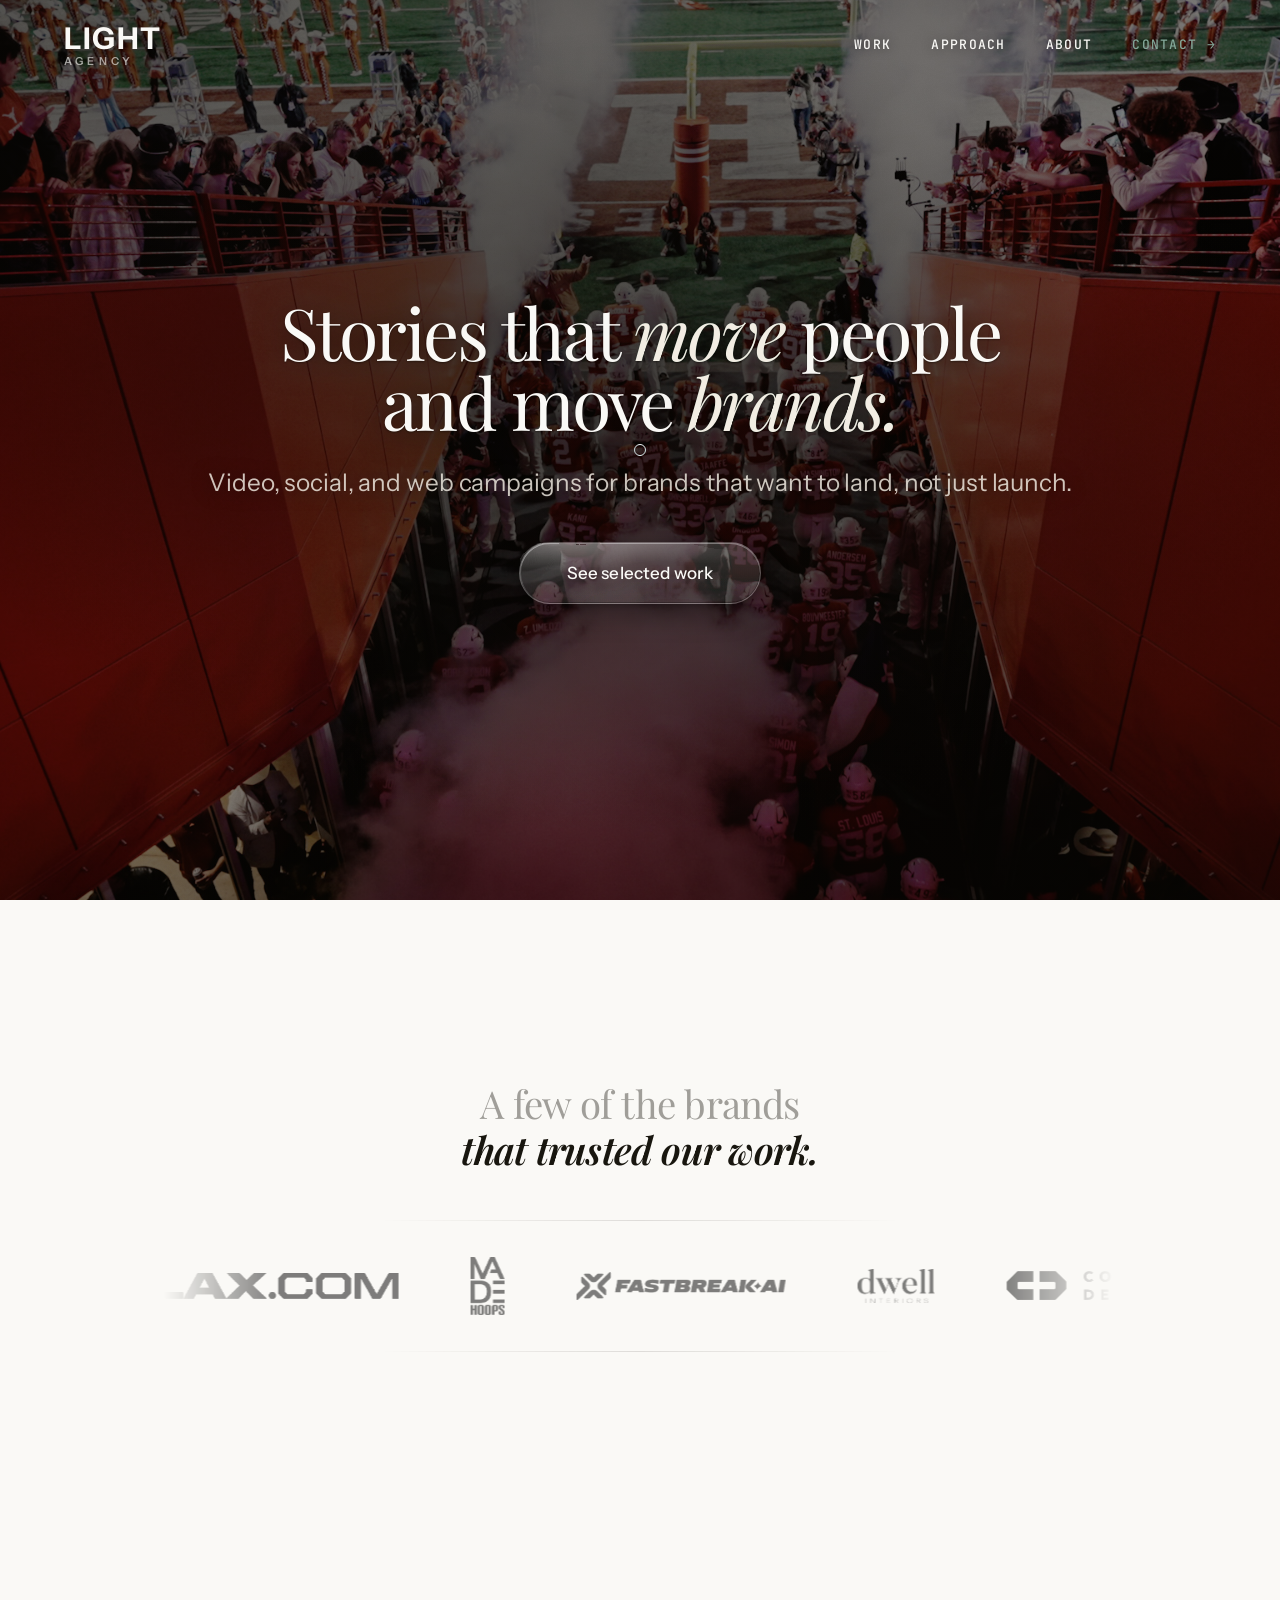
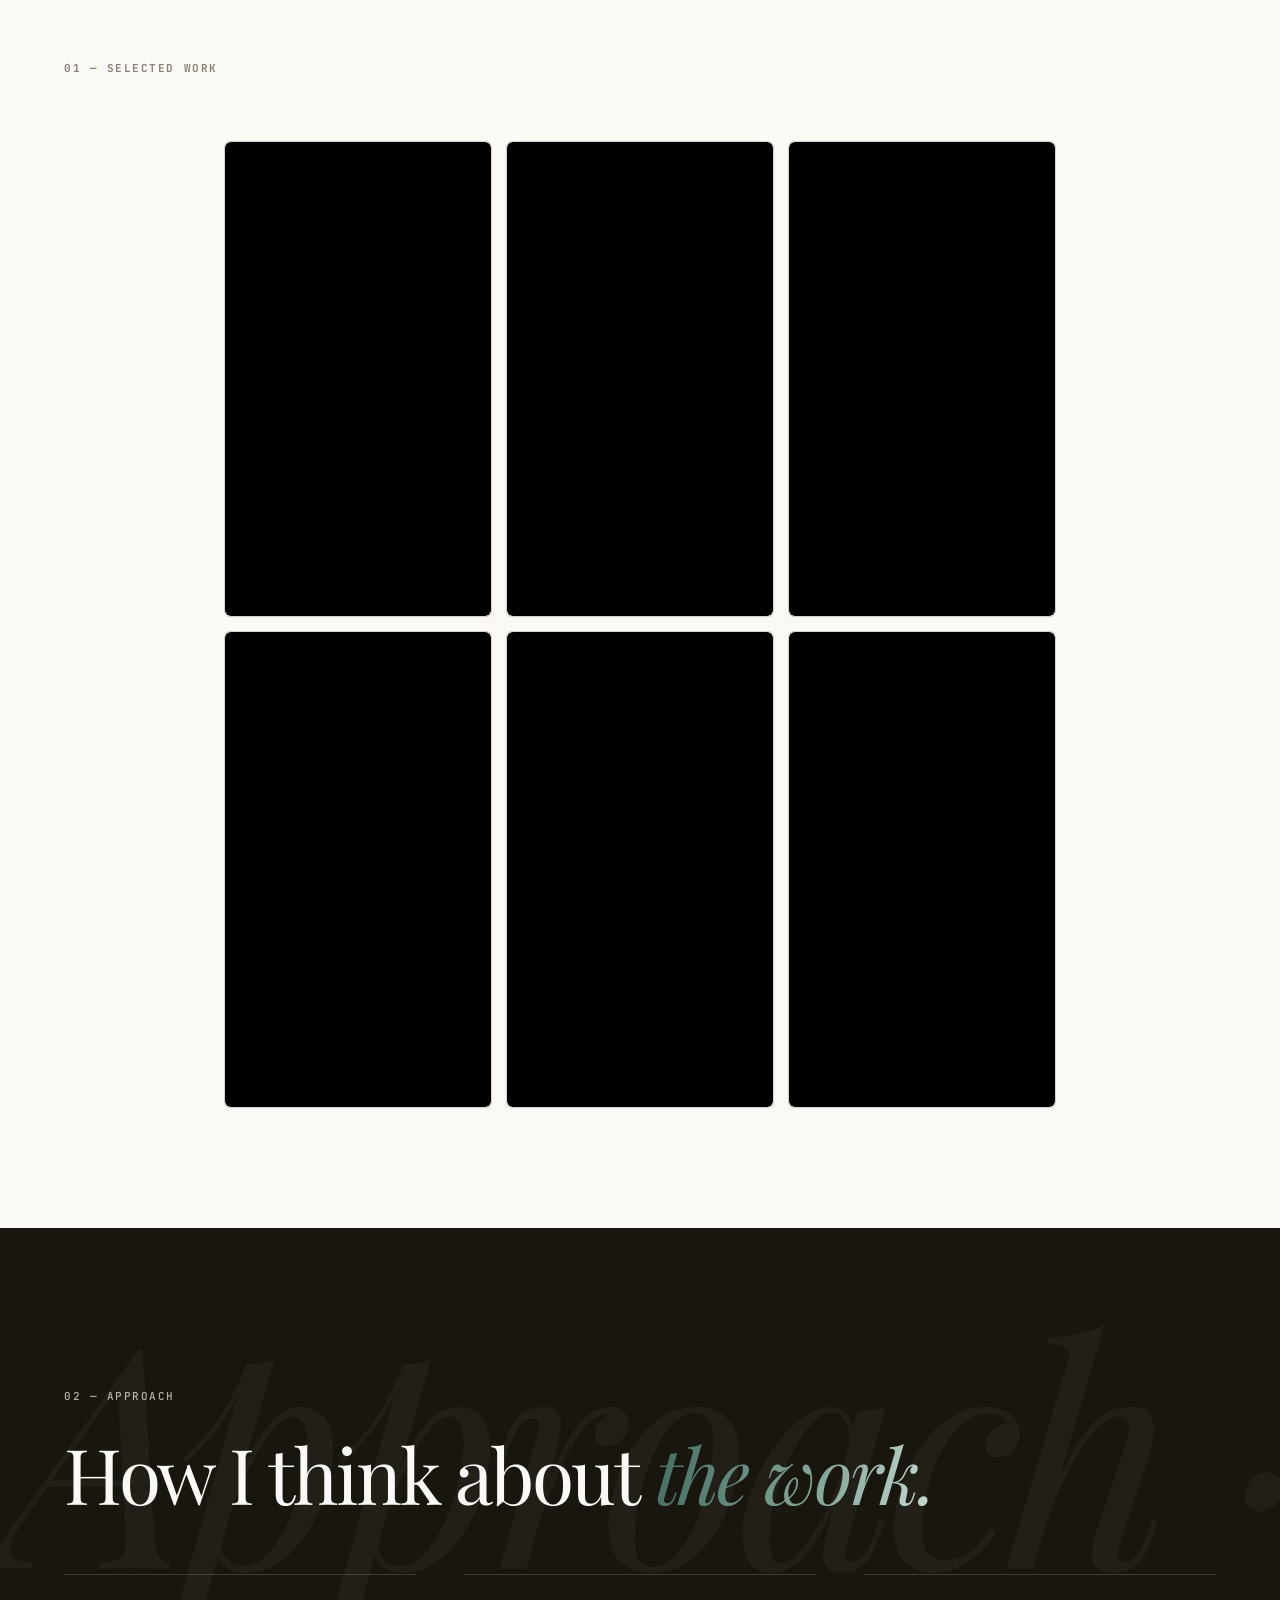
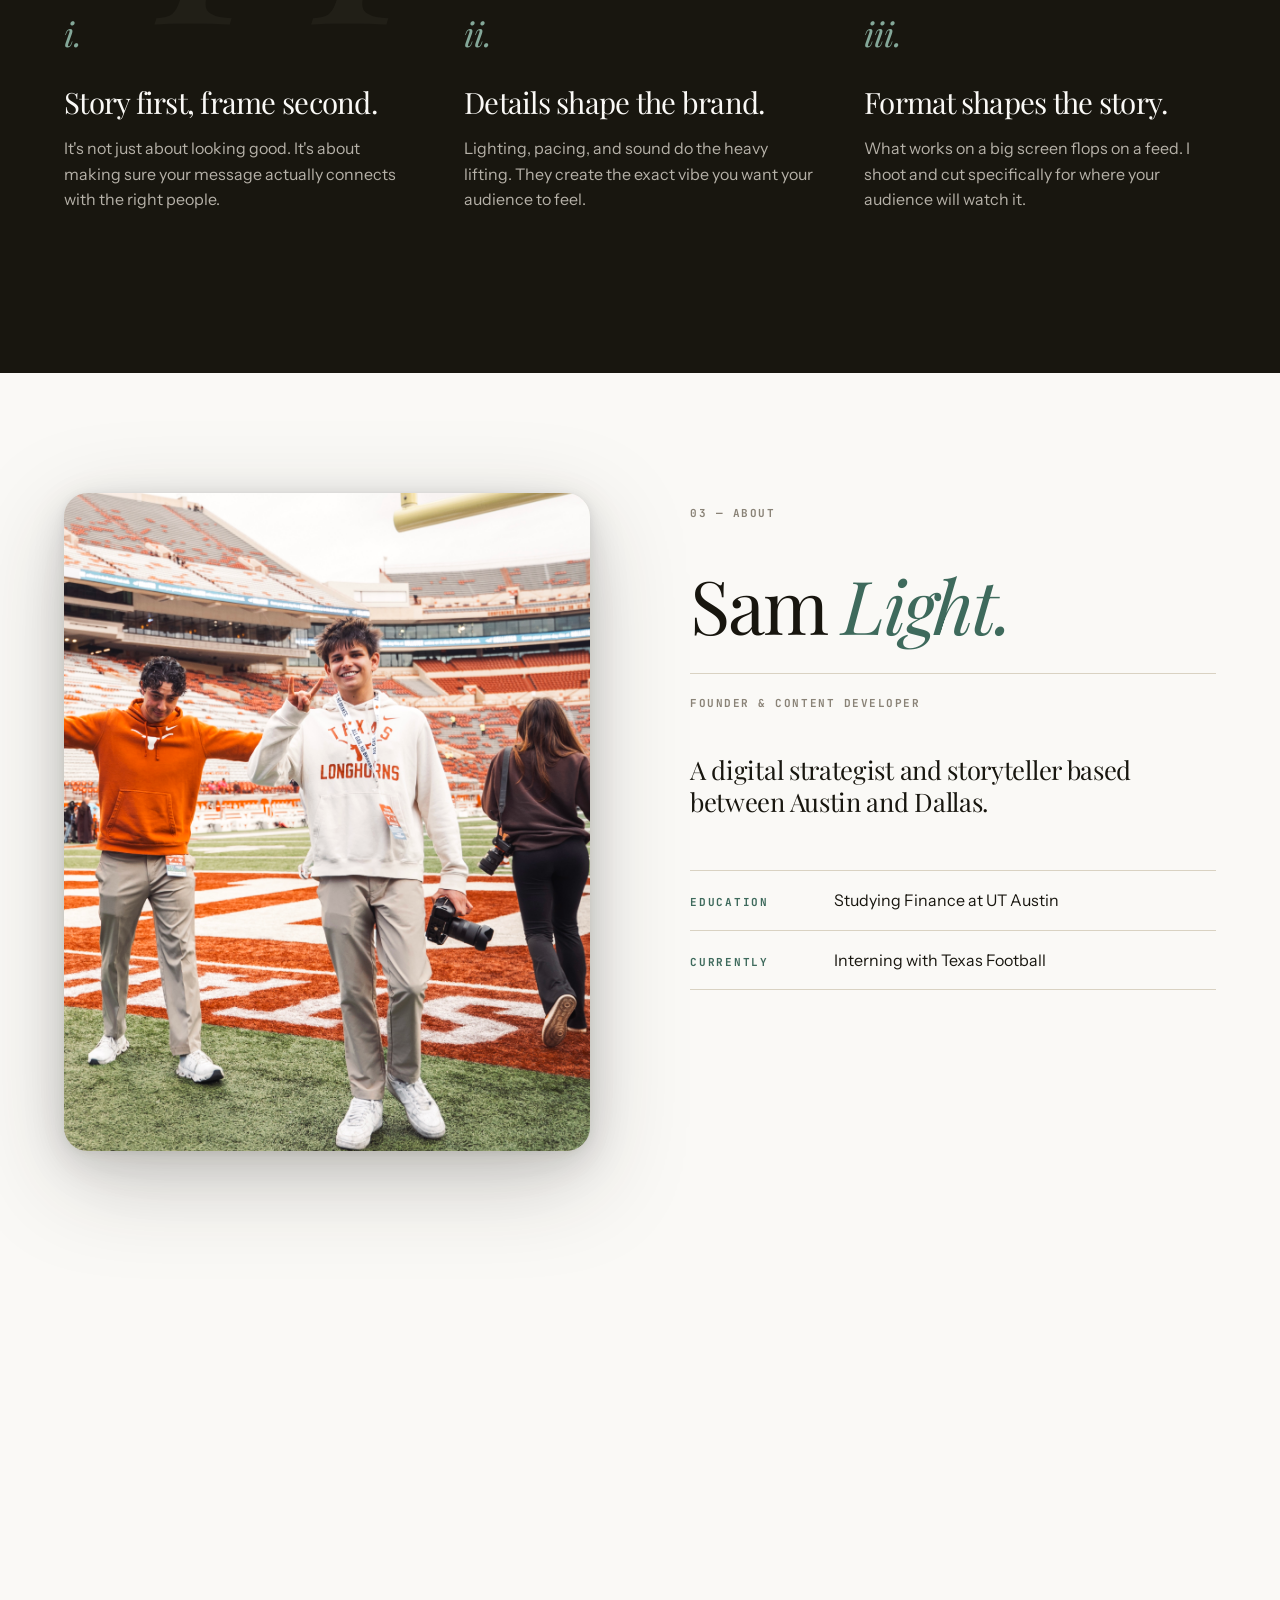
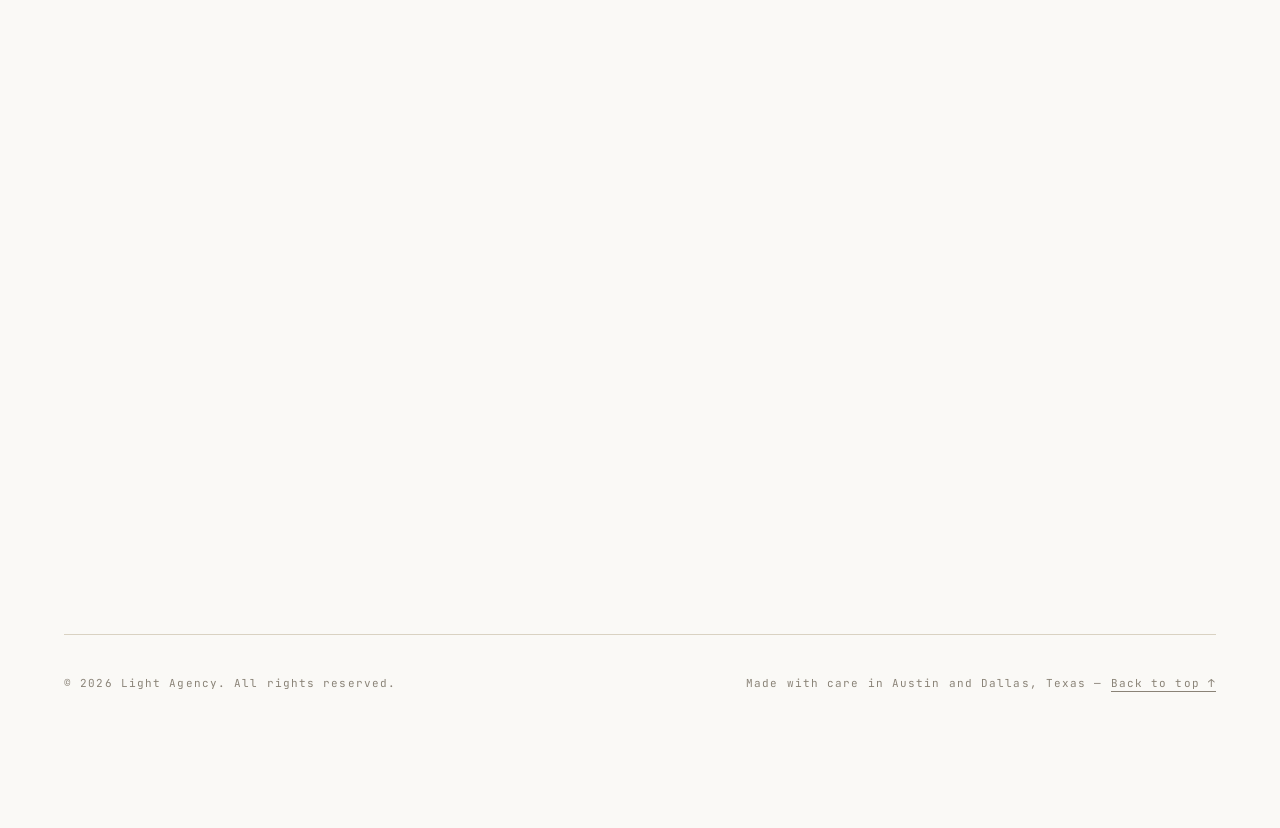
==== commit 4c71fda6: "Add files via upload" ====
--- a/index.html
+++ b/index.html
@@ -3,10 +3,12 @@
 <head>
   <meta charset="UTF-8" />
   <meta name="viewport" content="width=device-width, initial-scale=1.0" />
+  <meta name="theme-color" content="#18160F" />
+  <link rel="preload" as="image" href="sequence2.JPG" fetchpriority="high" />
   <title>Light Agency — Video & Content Strategy</title>
   <meta name="description" content="Light Agency builds video, social, and web campaigns for brands that want to land, not just launch — working at the intersection of craft and consumer strategy." />
 
-  <link rel="icon" type="image/png" href="favicon.png" />
+  <link rel="icon" type="image/png" href="[data-uri]" />
 
   <!-- Fonts -->
   <link rel="preconnect" href="https://fonts.googleapis.com" />
@@ -16,6 +18,8 @@
   <link rel="stylesheet" href="styles.css" />
 </head>
 <body>
+
+  <a class="skip-link" href="#main">Skip to main content</a>
 
   <!-- Custom cursor (hidden on touch) -->
   <div class="cursor" aria-hidden="true"></div>
@@ -46,6 +50,8 @@
       <a href="#contact" class="nav__cta">Contact →</a>
     </nav>
   </header>
+
+  <main id="main">
 
   <!-- ====================== HERO ====================== -->
   <section id="top" class="hero hero--editorial">
@@ -169,12 +175,13 @@
 
   <!-- ====================== ABOUT ====================== -->
   <section id="about" class="about">
-    <div class="about__head">
-      <span class="section-num reveal">03 — About</span>
-    </div>
-
     <div class="about__spread">
+      <figure class="about__portrait reveal">
+        <img src="staff-02462.jpg" alt="Sam Light" loading="eager" />
+      </figure>
+
       <div class="about__copy">
+        <span class="section-num reveal">03 — About</span>
         <h2 class="about__name reveal">Sam <em>Light.</em></h2>
         <p class="about__role reveal">Founder &amp; Content Developer</p>
 
@@ -191,10 +198,6 @@
           </div>
         </dl>
       </div>
-
-      <figure class="about__portrait reveal">
-        <img src="staff-02462.jpg" alt="Sam Light with camera" loading="eager" />
-      </figure>
     </div>
   </section>
 
@@ -248,18 +251,51 @@
   <!-- ====================== CONTACT ====================== -->
   <section id="contact" class="contact">
     <div class="contact__inner">
-      <span class="section-num reveal">04 — Contact</span>
-      <h2 class="contact__heading reveal">
-        Got a brief?<br />
-        <em>Let's talk.</em>
-      </h2>
-      <a href="mailto:samlight@utexas.edu" class="contact__email liquid-btn liquid-btn--pill reveal">
-        <span class="liquid-btn__glass" aria-hidden="true"></span>
-        <span class="liquid-btn__label">samlight@utexas.edu</span>
-      </a>
-      <div class="contact__links reveal">
-        <a href="https://www.instagram.com/lightagency.io" target="_blank" rel="noopener noreferrer">Instagram ↗</a>
-        <a href="https://www.linkedin.com/in/samuel-light/" target="_blank" rel="noopener noreferrer">LinkedIn ↗</a>
+      <div class="contact__left">
+        <span class="section-num reveal">04 — Contact</span>
+        <h2 class="contact__heading reveal">
+          Got a brief?<br />
+          <em>Let's talk.</em>
+        </h2>
+        <p class="contact__desc reveal">Ready to create something that actually connects? Reach out — I respond to every message personally.</p>
+        <ul class="contact__details reveal">
+          <li>
+            <svg width="18" height="18" viewBox="0 0 24 24" fill="none" stroke="currentColor" stroke-width="1.8" stroke-linecap="round" stroke-linejoin="round" aria-hidden="true"><rect x="2" y="4" width="20" height="16" rx="2"/><path d="m22 7-8.97 5.7a1.94 1.94 0 0 1-2.06 0L2 7"/></svg>
+            <a href="mailto:samlight@utexas.edu">samlight@utexas.edu</a>
+          </li>
+          <li>
+            <svg width="18" height="18" viewBox="0 0 24 24" fill="none" stroke="currentColor" stroke-width="1.8" stroke-linecap="round" stroke-linejoin="round" aria-hidden="true"><path d="M22 16.92v3a2 2 0 0 1-2.18 2 19.79 19.79 0 0 1-8.63-3.07A19.5 19.5 0 0 1 4.69 12a19.79 19.79 0 0 1-3.07-8.67A2 2 0 0 1 3.61 1h3a2 2 0 0 1 2 1.72 12.84 12.84 0 0 0 .7 2.81 2 2 0 0 1-.45 2.11L8.09 8.91a16 16 0 0 0 6 6l.72-.72a2 2 0 0 1 2.11-.45 12.84 12.84 0 0 0 2.81.7A2 2 0 0 1 22 16.92z"/></svg>
+            <a href="tel:9722819636">972-281-9636</a>
+          </li>
+          <li>
+            <svg width="18" height="18" viewBox="0 0 24 24" fill="none" stroke="currentColor" stroke-width="1.8" stroke-linecap="round" stroke-linejoin="round" aria-hidden="true"><rect x="2" y="2" width="20" height="20" rx="5" ry="5"/><path d="m16 11.37A4 4 0 1 1 12.63 8 4 4 0 0 1 16 11.37z"/><line x1="17.5" y1="6.5" x2="17.51" y2="6.5"/></svg>
+            <a href="https://www.instagram.com/lightagency.io" target="_blank" rel="noopener noreferrer">@lightagency.io</a>
+          </li>
+        </ul>
+      </div>
+
+      <div class="contact__right reveal">
+        <form class="contact__form" action="mailto:samlight@utexas.edu" method="GET" enctype="text/plain">
+          <div class="contact__form-row">
+            <div class="contact__field">
+              <label for="cf-name">Name <span aria-hidden="true">*</span></label>
+              <input type="text" id="cf-name" name="name" placeholder="Your full name" required />
+            </div>
+            <div class="contact__field">
+              <label for="cf-phone">Phone Number</label>
+              <input type="tel" id="cf-phone" name="phone" placeholder="(000) 000-0000" />
+            </div>
+          </div>
+          <div class="contact__field">
+            <label for="cf-email">Email <span aria-hidden="true">*</span></label>
+            <input type="email" id="cf-email" name="email" placeholder="you@email.com" required />
+          </div>
+          <div class="contact__field">
+            <label for="cf-message">Message <span aria-hidden="true">*</span></label>
+            <textarea id="cf-message" name="body" placeholder="Tell us a little about what you're looking for." rows="5" required></textarea>
+          </div>
+          <button type="submit" class="contact__submit">Send Message →</button>
+        </form>
       </div>
     </div>
 
@@ -269,6 +305,8 @@
     </footer>
   </section>
 
+  </main>
+
   <script src="script.js"></script>
 </body>
 </html>
--- a/styles.css
+++ b/styles.css
@@ -7,9 +7,9 @@
 
 :root {
   /* Color — warm cream + ink + deep pine-green accent (sage on dark) */
-  --cream: #F2EDE3;
-  --cream-warm: #ECE6D8;
-  --cream-deep: #E0D8C5;
+  --cream: #FAF9F6;
+  --cream-warm: #F2EDE3;
+  --cream-deep: #EAE5D8;
   --ink: #18160F;
   --ink-soft: #3A352B;
   --ink-mute: #8A8377;
@@ -59,6 +59,30 @@
 ::selection { background: var(--accent); color: var(--cream); }
 
 a { color: inherit; }
+
+/* Skip link — accessible keyboard navigation shortcut */
+.skip-link {
+  position: absolute;
+  top: -200%;
+  left: 16px;
+  z-index: 10000;
+  background: var(--ink);
+  color: var(--cream);
+  padding: 10px 20px;
+  border-radius: 6px;
+  font-family: var(--font-mono);
+  font-size: 12px;
+  letter-spacing: 0.1em;
+  text-decoration: none;
+  transition: top 0.2s var(--ease);
+}
+.skip-link:focus { top: 16px; }
+
+/* Balanced text wrapping — prevent awkward orphans in headings */
+h1, h2, h3, h4 { text-wrap: balance; }
+
+/* Remove 300ms tap delay on all interactive elements */
+a, button { touch-action: manipulation; }
 
 /* Subtle paper-texture noise overlay */
 body::before {
@@ -167,13 +191,23 @@
   transition: color 0.25s var(--ease), opacity 0.25s var(--ease);
 }
 .nav__menu a:hover { color: var(--accent-glow); }
+.nav__menu a:focus-visible {
+  outline: 2px solid var(--accent-glow);
+  outline-offset: 6px;
+  border-radius: 2px;
+}
+.nav__brand:focus-visible {
+  outline: 2px solid var(--accent-glow);
+  outline-offset: 8px;
+  border-radius: 4px;
+}
 .nav__cta { color: var(--accent-glow) !important; }
 
 /* Scrolled past hero: dark text on cream background */
 .nav { transition: background 0.4s var(--ease); }
 .nav__brand, .nav__menu a { transition: color 0.3s var(--ease), text-shadow 0.3s var(--ease); }
 .nav--dark {
-  background: rgba(242, 237, 227, 0.88);
+  background: rgba(250, 249, 246, 0.90);
   backdrop-filter: blur(12px);
   -webkit-backdrop-filter: blur(12px);
 }
@@ -221,6 +255,7 @@
 .section-num {
   font-family: var(--font-mono);
   font-size: 11px;
+  font-weight: 700;
   letter-spacing: 0.14em;
   text-transform: uppercase;
   color: var(--ink-mute);
@@ -483,7 +518,7 @@
 .work {
   /* Reduced top padding because stats section now sits directly above
      and already provides ~80px of buffer at its bottom. */
-  padding: 140px 0 60px;
+  padding: 200px 0 60px;
   position: relative;
 }
 
@@ -492,9 +527,9 @@
 .work__grid {
   display: flex;
   align-items: flex-start;
-  gap: 24px;
+  gap: 14px;
   padding: 0 var(--pad-x);
-  max-width: 1140px;
+  max-width: 960px;
   margin: 0 auto;
 }
 .work__col {
@@ -502,7 +537,7 @@
   min-width: 0;
   display: flex;
   flex-direction: column;
-  gap: 24px;
+  gap: 14px;
 }
 
 .work__item { /* no grid-column needed in flex layout */ }
@@ -583,7 +618,6 @@
 .work__placeholder {
   position: absolute;
   inset: 0;
-  transition: transform 1s var(--ease);
 }
 
 .work__video {
@@ -594,10 +628,6 @@
   object-fit: cover;
   display: block;
   background: #000;
-  transition: transform 1s var(--ease);
-}
-.work__item:hover .work__video {
-  transform: scale(1.02);
 }
 
 /* Color variants — subtle gradient placeholders that look like film stills */
@@ -637,9 +667,6 @@
   mix-blend-mode: overlay;
 }
 
-.work__item:hover .work__placeholder {
-  transform: scale(1.04);
-}
 
 .work__runtime {
   position: absolute;
@@ -672,10 +699,6 @@
   z-index: 2;
   white-space: nowrap;
 }
-.work__item:hover .work__hover {
-  opacity: 1;
-  transform: translate(-50%, -50%) translateY(0);
-}
 
 .work__caption {
   display: flex;
@@ -920,61 +943,49 @@
 }
 
 /* ============================================================
-   ABOUT — editorial profile spread
-   Text and photo are co-equal. Either could stand alone.
+   ABOUT — photo-forward editorial split
+   Photo dominates the left; copy stacks cleanly on the right.
    ============================================================ */
 .about {
-  padding: 140px 0 150px;
-}
-
-.about__head {
-  max-width: 1400px;
-  margin: 0 auto 80px;
-  padding: 0 var(--pad-x);
-  border-bottom: 1px solid var(--rule);
-  padding-bottom: 20px;
+  padding: 120px 0 140px;
 }
 
 .about__spread {
-  max-width: 1400px;
+  max-width: 1320px;
   margin: 0 auto;
   padding: 0 var(--pad-x);
   display: grid;
-  grid-template-columns: 1fr 0.48fr;
-  gap: 80px;
-  align-items: center;
-}
-
-/* ---------- Portrait (right) — refined editorial plate ---------- */
+  grid-template-columns: 1fr 1fr;
+  gap: 100px;
+  align-items: start;
+}
+
+/* ---------- Portrait — left column, tall plate ---------- */
 .about__portrait {
   margin: 0;
   position: relative;
   isolation: isolate;
-  align-self: center;
-  transform: translate(-40px, 48px);
-  /* Layered drop-shadow for editorial depth */
   filter:
-    drop-shadow(0 22px 40px rgba(24, 22, 15, 0.22))
-    drop-shadow(0 6px 14px rgba(24, 22, 15, 0.14))
-    drop-shadow(0 2px 4px  rgba(24, 22, 15, 0.10));
+    drop-shadow(0 28px 48px rgba(24, 22, 15, 0.20))
+    drop-shadow(0 8px 18px rgba(24, 22, 15, 0.12))
+    drop-shadow(0 2px 4px  rgba(24, 22, 15, 0.08));
   transition: filter 0.5s var(--ease), transform 0.5s var(--ease);
 }
 .about__portrait:hover {
   filter:
-    drop-shadow(0 28px 48px rgba(24, 22, 15, 0.28))
-    drop-shadow(0 10px 18px rgba(62, 106, 92, 0.16))
-    drop-shadow(0 2px 4px   rgba(24, 22, 15, 0.10));
-  transform: translateY(-2px);
-}
-
-/* Aspect-ratio box + cream fallback (prevents layout shift if image is slow) */
+    drop-shadow(0 34px 56px rgba(24, 22, 15, 0.26))
+    drop-shadow(0 10px 22px rgba(62, 106, 92, 0.14))
+    drop-shadow(0 2px 4px   rgba(24, 22, 15, 0.08));
+  transform: translateY(-4px);
+}
+
 .about__portrait::before {
   content: "";
   display: block;
   width: 100%;
-  aspect-ratio: 3 / 4;
+  aspect-ratio: 4 / 5;
   background: linear-gradient(140deg, var(--cream-deep) 0%, var(--cream-warm) 100%);
-  border-radius: 28px;
+  border-radius: 24px;
 }
 
 .about__portrait img {
@@ -983,46 +994,33 @@
   width: 100%;
   height: 100%;
   object-fit: cover;
-  object-position: center 28%;
-  filter: saturate(1.02) contrast(1.04) brightness(1.01);
+  object-position: center 18%;
+  filter: saturate(1.02) contrast(1.03) brightness(1.01);
   display: block;
-  border-radius: 28px;
+  border-radius: 24px;
   box-shadow:
-    inset 0 0 0 1px rgba(242, 237, 227, 0.18),
-    inset 0 -90px 130px -70px rgba(18, 14, 10, 0.55);
-}
-
-.about__portrait figcaption {
-  margin-top: 18px;
-  font-family: var(--font-mono);
-  font-size: 11px;
-  letter-spacing: 0.14em;
-  text-transform: uppercase;
-  color: var(--ink-mute);
+    inset 0 0 0 1px rgba(242, 237, 227, 0.14),
+    inset 0 -80px 120px -60px rgba(18, 14, 10, 0.45);
+}
+
+/* ---------- Copy — right column, stacked ---------- */
+.about__copy {
   display: flex;
-  align-items: center;
-  gap: 12px;
-}
-.about__portrait figcaption::before {
-  content: "";
-  width: 22px;
-  height: 1px;
-  background: var(--accent);
-  flex-shrink: 0;
-}
-
-/* ---------- Text panel (right) ---------- */
-.about__copy {
-  position: relative;
+  flex-direction: column;
+  padding-top: 12px;
+}
+
+.about__copy .section-num {
+  margin-bottom: 48px;
 }
 
 .about__name {
   font-family: var(--font-display);
-  font-size: clamp(40px, 6vw, 88px);
+  font-size: clamp(44px, 5.8vw, 84px);
   font-weight: 400;
   line-height: 0.95;
   letter-spacing: -0.03em;
-  margin-bottom: 24px;
+  margin-bottom: 32px;
 }
 .about__name em {
   font-style: italic;
@@ -1034,39 +1032,36 @@
 .about__role {
   font-family: var(--font-mono);
   font-size: 11px;
+  font-weight: 700;
   letter-spacing: 0.14em;
   text-transform: uppercase;
   color: var(--ink-mute);
   line-height: 1;
-  padding-top: 20px;
+  padding-top: 24px;
   border-top: 1px solid var(--rule);
-  margin-bottom: 40px;
-}
-
-/* Lead line: large display serif (kept) */
+  margin-bottom: 44px;
+}
+
 .about__bio-lead {
   font-family: var(--font-display);
-  font-size: clamp(25px, 2.3vw, 32px);
+  font-size: clamp(22px, 2vw, 28px);
   font-weight: 400;
-  line-height: 1.22;
-  letter-spacing: -0.015em;
+  line-height: 1.28;
+  letter-spacing: -0.012em;
   color: var(--ink);
-  max-width: 540px;
-  margin-bottom: 48px;
-}
-
-/* Vertical spec list */
+  margin-bottom: 52px;
+}
+
 .about__specs {
   display: flex;
   flex-direction: column;
-  max-width: 540px;
 }
 .about__spec {
   display: grid;
-  grid-template-columns: 130px 1fr;
-  gap: 28px;
+  grid-template-columns: 120px 1fr;
+  gap: 24px;
   align-items: baseline;
-  padding: 20px 0;
+  padding: 18px 0;
   border-top: 1px solid var(--rule);
 }
 .about__spec:last-child {
@@ -1075,118 +1070,220 @@
 .about__spec dt {
   font-family: var(--font-mono);
   font-size: 11px;
-  font-weight: 500;
+  font-weight: 700;
   letter-spacing: 0.16em;
   text-transform: uppercase;
   color: var(--accent);
 }
 .about__spec dd {
   font-family: var(--font-body);
-  font-size: 17px;
+  font-size: 16px;
   line-height: 1.4;
   color: var(--ink);
   margin: 0;
 }
 
-@media (max-width: 900px) {
-  .about { padding: 90px 0 100px; }
-  .about__head { margin-bottom: 50px; padding-bottom: 14px; }
-  .about__spread { grid-template-columns: 1fr; gap: 48px; align-items: start; }
-  .about__name { font-size: clamp(48px, 14vw, 76px); margin-bottom: 18px; }
+@media (max-width: 960px) {
+  .about { padding: 80px 0 100px; }
+  .about__spread { grid-template-columns: 1fr; gap: 48px; }
+  .about__copy { padding-top: 0; }
+  .about__copy .section-num { margin-bottom: 32px; }
+  .about__name { font-size: clamp(48px, 14vw, 76px); margin-bottom: 20px; }
   .about__role { margin-bottom: 28px; }
-  .about__bio-lead { font-size: 22px; margin-bottom: 36px; }
-  .about__spec { grid-template-columns: 110px 1fr; gap: 18px; }
-  .about__spec dd { font-size: 16px; }
-  .about__portrait { max-width: 360px; }
-  .about__portrait::before { aspect-ratio: 3 / 4; border-radius: 22px; }
-  .about__portrait img { border-radius: 22px; }
-}
-
-/* Mobile only: compact spec list + tighter spacing so the
-   portrait sits higher up the page. */
-@media (max-width: 600px) {
-  .about__spread { gap: 24px; }
-  .about__bio-lead { margin-bottom: 26px; }
-  .about__spec {
-    grid-template-columns: 84px 1fr;
-    gap: 12px;
-    padding: 11px 0;
-  }
-  .about__spec dt { font-size: 9.5px; letter-spacing: 0.1em; }
-  .about__spec dd { font-size: 13.5px; line-height: 1.35; }
-  /* Smaller portrait on phones */
-  .about__portrait { max-width: 240px; }
+  .about__bio-lead { font-size: 20px; margin-bottom: 36px; }
+  .about__portrait { max-width: 420px; }
+  .about__portrait::before { aspect-ratio: 4 / 3; border-radius: 18px; }
+  .about__portrait img { border-radius: 18px; }
+}
+
+@media (max-width: 560px) {
+  .about__spread { gap: 32px; }
+  .about__bio-lead { margin-bottom: 28px; }
+  .about__spec { grid-template-columns: 96px 1fr; gap: 12px; padding: 14px 0; }
+  .about__spec dt { font-size: 10px; }
+  .about__spec dd { font-size: 14px; }
+  .about__portrait { max-width: 280px; }
+  .about__portrait::before { aspect-ratio: 1 / 1; border-radius: 14px; }
+  .about__portrait img { border-radius: 14px; }
 }
 
 /* ============================================================
-   CONTACT
+   CONTACT — two-column: info + contact details left, form card right
    ============================================================ */
 .contact {
-  padding: 160px var(--pad-x) 50px;
+  padding: 160px var(--pad-x) 80px;
   background: var(--cream);
   position: relative;
   overflow: hidden;
 }
 
 .contact__inner {
-  display: flex;
-  flex-direction: column;
-  align-items: center;
-  text-align: center;
+  display: grid;
+  grid-template-columns: 1fr 1fr;
+  gap: 80px;
   max-width: 1200px;
   margin: 0 auto;
-}
-
-.contact .section-num { display: block; margin-bottom: 20px; }
+  align-items: start;
+}
+
+.contact__left { display: flex; flex-direction: column; }
+
+.contact .section-num { display: block; margin-bottom: 24px; }
 
 .contact__heading {
   font-family: var(--font-display);
-  font-size: clamp(44px, 6.6vw, 96px);
+  font-size: clamp(40px, 5vw, 72px);
   font-weight: 400;
   letter-spacing: -0.03em;
   line-height: 0.95;
-  margin: 0 0 60px;
+  margin: 0 0 28px;
 }
 .contact__heading em {
   font-style: italic;
   color: var(--accent);
 }
 
-.contact__email {
-  font-family: var(--font-display);
-  font-style: italic;
-  font-size: clamp(20px, 2.4vw, 30px);
-  font-weight: 400;
+.contact__desc {
+  font-size: 16px;
+  line-height: 1.65;
+  color: var(--ink-soft);
+  margin-bottom: 48px;
+}
+
+.contact__details {
+  list-style: none;
+  display: flex;
+  flex-direction: column;
+  gap: 22px;
+}
+.contact__details li {
+  display: flex;
+  align-items: center;
+  gap: 14px;
+  font-size: 16px;
+  color: var(--ink);
+}
+.contact__details li svg { flex-shrink: 0; color: var(--accent); }
+.contact__details a {
   text-decoration: none;
-  color: var(--ink);
-  border-bottom: 2px solid var(--ink);
-  padding-bottom: 6px;
-  transition: color 0.3s var(--ease), border-color 0.3s var(--ease);
-}
-.contact__email:hover {
-  color: var(--accent);
-  border-color: var(--accent);
-}
-
-.contact__links {
+  color: inherit;
+  transition: color 0.25s var(--ease);
+}
+.contact__details a:hover { color: var(--accent); }
+.contact__details a:focus-visible {
+  outline: 2px solid var(--accent);
+  outline-offset: 4px;
+  border-radius: 2px;
+}
+
+/* Form card */
+.contact__right {
+  background: #fff;
+  border: 1px solid var(--rule);
+  border-radius: 20px;
+  padding: 48px 44px;
+  box-shadow:
+    0 4px 6px rgba(24, 22, 15, 0.04),
+    0 12px 32px rgba(24, 22, 15, 0.08);
+}
+
+.contact__form {
   display: flex;
-  gap: 36px;
-  justify-content: center;
-  margin-top: 60px;
-  flex-wrap: wrap;
-}
-.contact__links a {
+  flex-direction: column;
+  gap: 22px;
+}
+
+.contact__form-row {
+  display: grid;
+  grid-template-columns: 1fr 1fr;
+  gap: 18px;
+}
+
+.contact__field {
+  display: flex;
+  flex-direction: column;
+  gap: 8px;
+}
+
+.contact__field label {
   font-family: var(--font-mono);
-  font-size: 11px;
+  font-size: 10px;
+  font-weight: 700;
   letter-spacing: 0.14em;
   text-transform: uppercase;
+  color: var(--ink-mute);
+}
+.contact__field label span { color: var(--accent); margin-left: 2px; }
+
+.contact__field input,
+.contact__field textarea {
+  width: 100%;
+  padding: 13px 16px;
+  border: 1.5px solid var(--rule);
+  border-radius: 10px;
+  background: var(--cream);
+  font-family: var(--font-body);
+  font-size: 15px;
   color: var(--ink);
-  text-decoration: none;
-  transition: color 0.25s var(--ease);
-  border-bottom: 1px solid transparent;
-  padding-bottom: 2px;
-}
-.contact__links a:hover { color: var(--accent); border-bottom-color: var(--accent); }
+  outline: none;
+  transition: border-color 0.25s var(--ease), box-shadow 0.25s var(--ease);
+  -webkit-appearance: none;
+}
+.contact__field input::placeholder,
+.contact__field textarea::placeholder {
+  color: var(--ink-mute);
+  opacity: 0.55;
+}
+.contact__field input:focus,
+.contact__field textarea:focus {
+  border-color: var(--accent);
+  box-shadow: 0 0 0 3px rgba(62, 106, 92, 0.12);
+}
+.contact__field textarea {
+  resize: vertical;
+  min-height: 130px;
+  line-height: 1.55;
+}
+
+.contact__submit {
+  display: flex;
+  align-items: center;
+  justify-content: center;
+  width: 100%;
+  padding: 17px 32px;
+  border-radius: 100px;
+  background: var(--accent);
+  color: var(--cream);
+  font-family: var(--font-body);
+  font-weight: 500;
+  font-size: 16px;
+  letter-spacing: 0.01em;
+  border: none;
+  cursor: pointer;
+  touch-action: manipulation;
+  transition: background 0.3s var(--ease), transform 0.3s var(--ease), box-shadow 0.3s var(--ease);
+  box-shadow: 0 4px 14px rgba(62, 106, 92, 0.25);
+}
+.contact__submit:hover {
+  background: var(--accent-deep);
+  transform: translateY(-2px);
+  box-shadow: 0 8px 20px rgba(62, 106, 92, 0.32);
+}
+.contact__submit:active { transform: translateY(0); }
+.contact__submit:focus-visible {
+  outline: 2px solid var(--accent-deep);
+  outline-offset: 4px;
+}
+
+@media (max-width: 960px) {
+  .contact__inner { grid-template-columns: 1fr; gap: 48px; }
+  .contact__right { padding: 36px 28px; }
+}
+@media (max-width: 600px) {
+  .contact { padding: 100px var(--pad-x) 40px; }
+  .contact__form-row { grid-template-columns: 1fr; }
+  .contact__right { padding: 24px 18px; border-radius: 14px; }
+}
 
 .footer {
   display: flex;
@@ -1204,6 +1301,18 @@
 }
 .footer > span:first-child { text-align: left; }
 .footer > span:last-child { text-align: right; }
+.footer__ig {
+  color: var(--ink-mute);
+  display: inline-flex;
+  align-items: center;
+  transition: color 0.25s var(--ease);
+}
+.footer__ig:hover { color: var(--accent); }
+.footer__ig:focus-visible {
+  outline: 2px solid var(--accent);
+  outline-offset: 4px;
+  border-radius: 4px;
+}
 .footer .link { border-color: var(--ink-mute); }
 .footer .link:hover { color: var(--accent); border-color: var(--accent); }
 
@@ -1265,13 +1374,6 @@
   filter: saturate(1.1) contrast(1.05);
 }
 
-/* Work tiles: lift slightly on hover */
-.work__item {
-  transition: transform 0.5s var(--ease);
-}
-.work__item:hover {
-  transform: translateY(-6px);
-}
 
 /* Reveal variant: portrait scales in from a clip */
 .about__portrait.reveal {
@@ -1675,13 +1777,6 @@
   border: 1px solid var(--rule);
   background: var(--cream-warm);
   box-shadow: 0 1px 2px rgba(24, 22, 15, 0.04);
-  transition: box-shadow 0.5s var(--ease), transform 0.5s var(--ease), border-color 0.5s var(--ease);
-}
-.work__item:hover .work__visual {
-  box-shadow:
-    0 18px 36px rgba(24, 22, 15, 0.16),
-    0 4px 8px   rgba(24, 22, 15, 0.10);
-  border-color: rgba(62, 106, 92, 0.35);
 }
 
 /* Ensure the bare <video> inside a tile inherits the rounded corners */
@@ -1783,13 +1878,13 @@
   background: var(--ink);
   color: var(--cream);
   border-radius: 18px;
-  padding: 36px 28px 28px;
-  min-height: 180px;
+  padding: 22px 22px 22px;
+  min-height: 130px;
   overflow: hidden;
-  display: flex;
-  flex-direction: column;
-  justify-content: center;
-  align-items: center;
+  display: grid;
+  grid-template-rows: auto auto;
+  align-content: start;
+  justify-items: center;
   text-align: center;
   flex: 1;
   box-shadow:
@@ -1814,7 +1909,7 @@
   position: relative;
   z-index: 1;
   font-family: var(--font-display);
-  font-size: clamp(48px, 5.5vw, 72px);
+  font-size: clamp(36px, 4vw, 56px);
   font-weight: 400;
   line-height: 1;
   letter-spacing: -0.03em;
@@ -1825,7 +1920,7 @@
 .dot-card__label {
   position: relative;
   z-index: 1;
-  margin-top: 12px;
+  margin-top: 6px;
   font-family: var(--font-mono);
   font-size: 11px;
   letter-spacing: 0.14em;
@@ -1868,7 +1963,7 @@
 /* ====================== LOGO CLOUD ====================== */
 .logo-cloud {
   background: var(--cream);
-  padding: 120px 0 108px;
+  padding: 180px 0 108px;
 }
 .logo-cloud__inner {
   max-width: 1080px;
@@ -1877,10 +1972,11 @@
   text-align: center;
 }
 .logo-cloud__heading {
-  font-family: var(--font-body);
-  font-size: clamp(20px, 3vw, 38px);
-  font-weight: 500;
-  line-height: 1.35;
+  font-family: var(--font-display);
+  font-size: clamp(22px, 3vw, 40px);
+  font-weight: 400;
+  letter-spacing: -0.02em;
+  line-height: 1.2;
   margin-bottom: 48px;
 }
 .logo-cloud__muted {
@@ -1888,6 +1984,7 @@
 }
 .logo-cloud__bold {
   color: var(--ink);
+  font-style: italic;
   font-weight: 600;
 }
 .logo-cloud__rule {
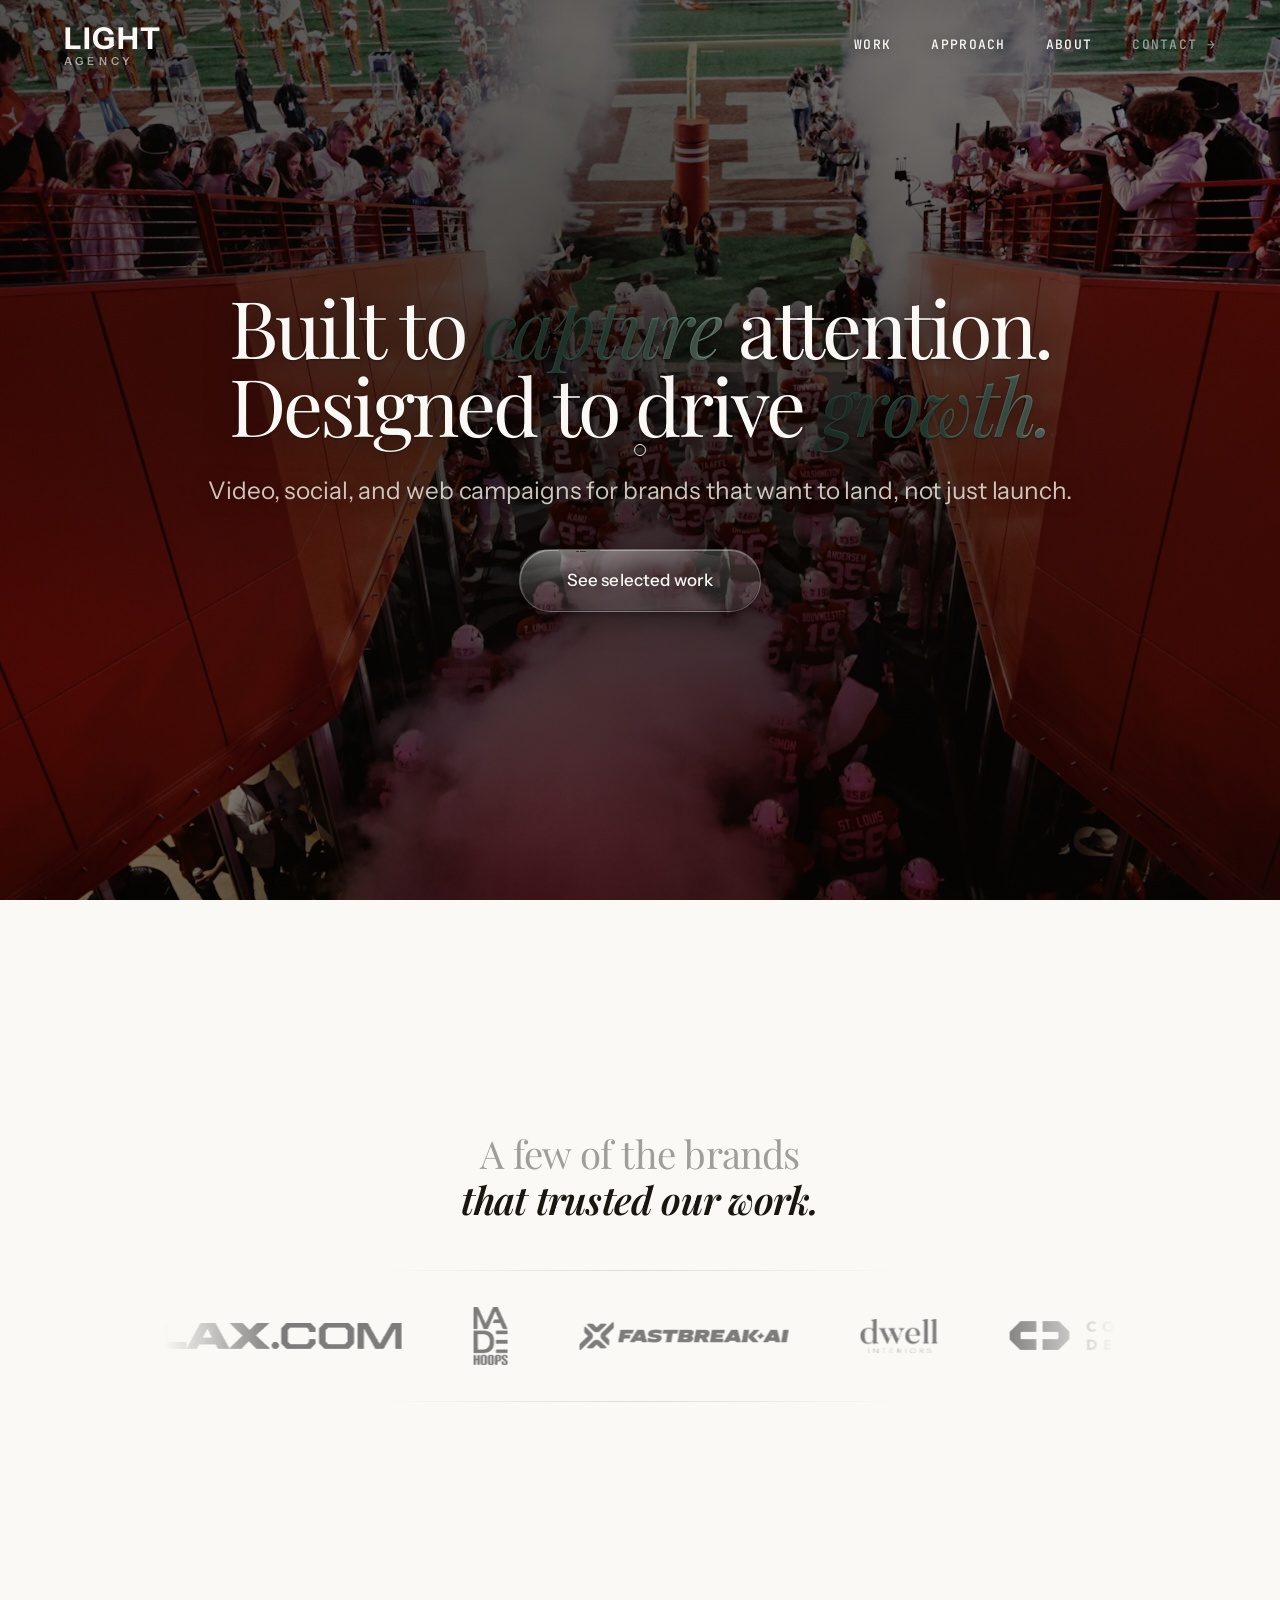
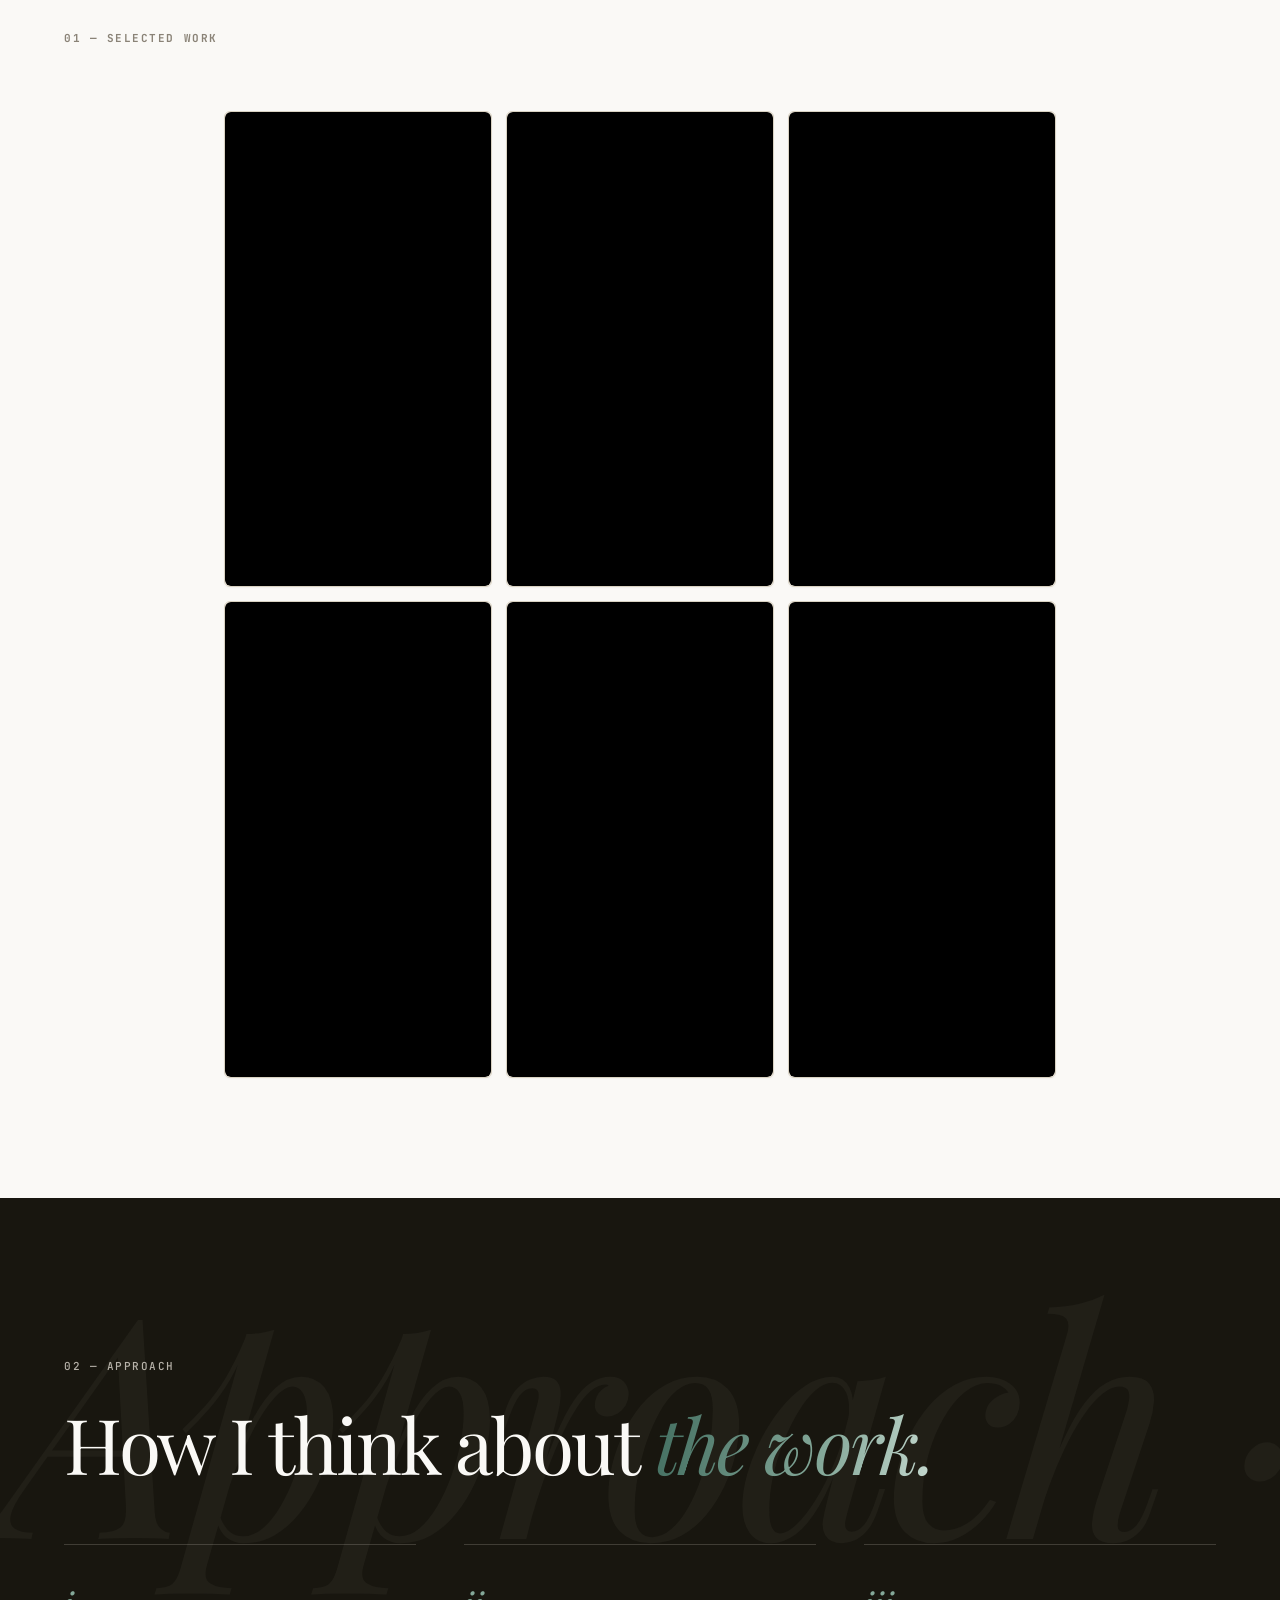
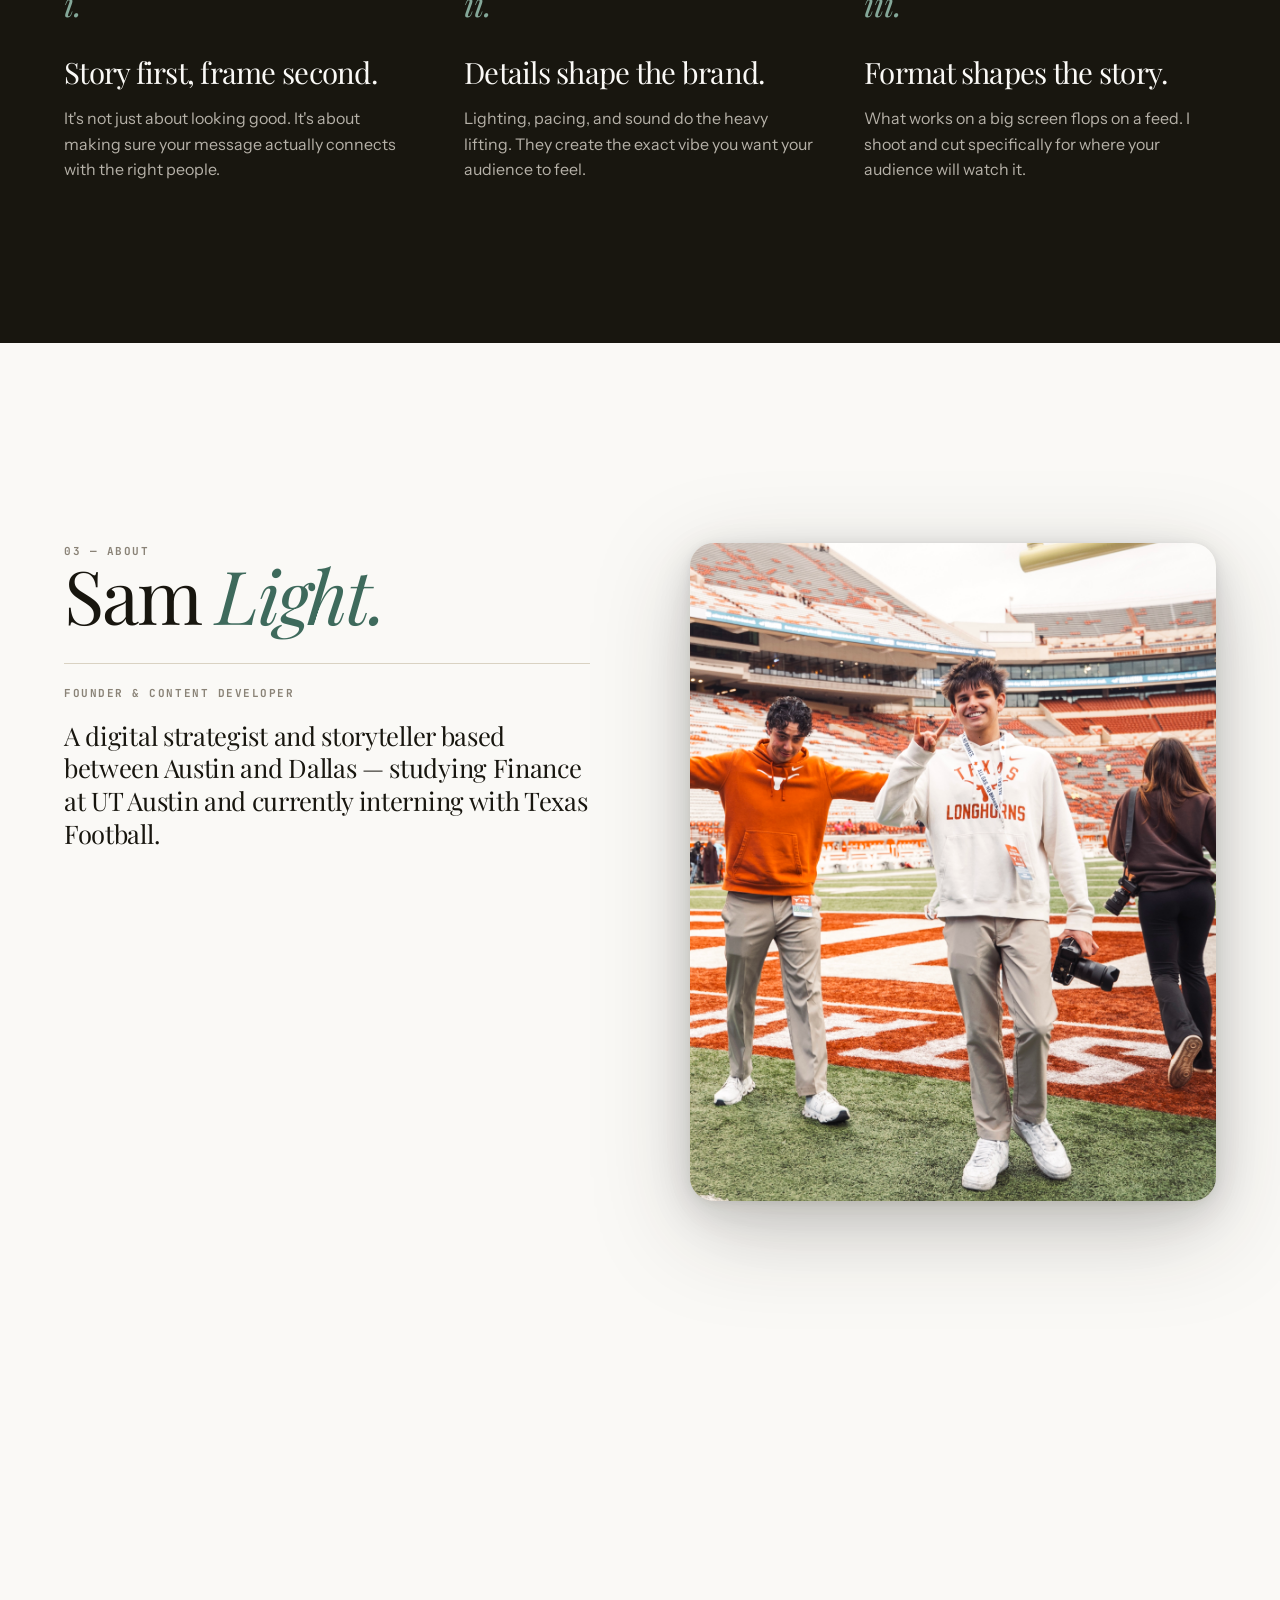
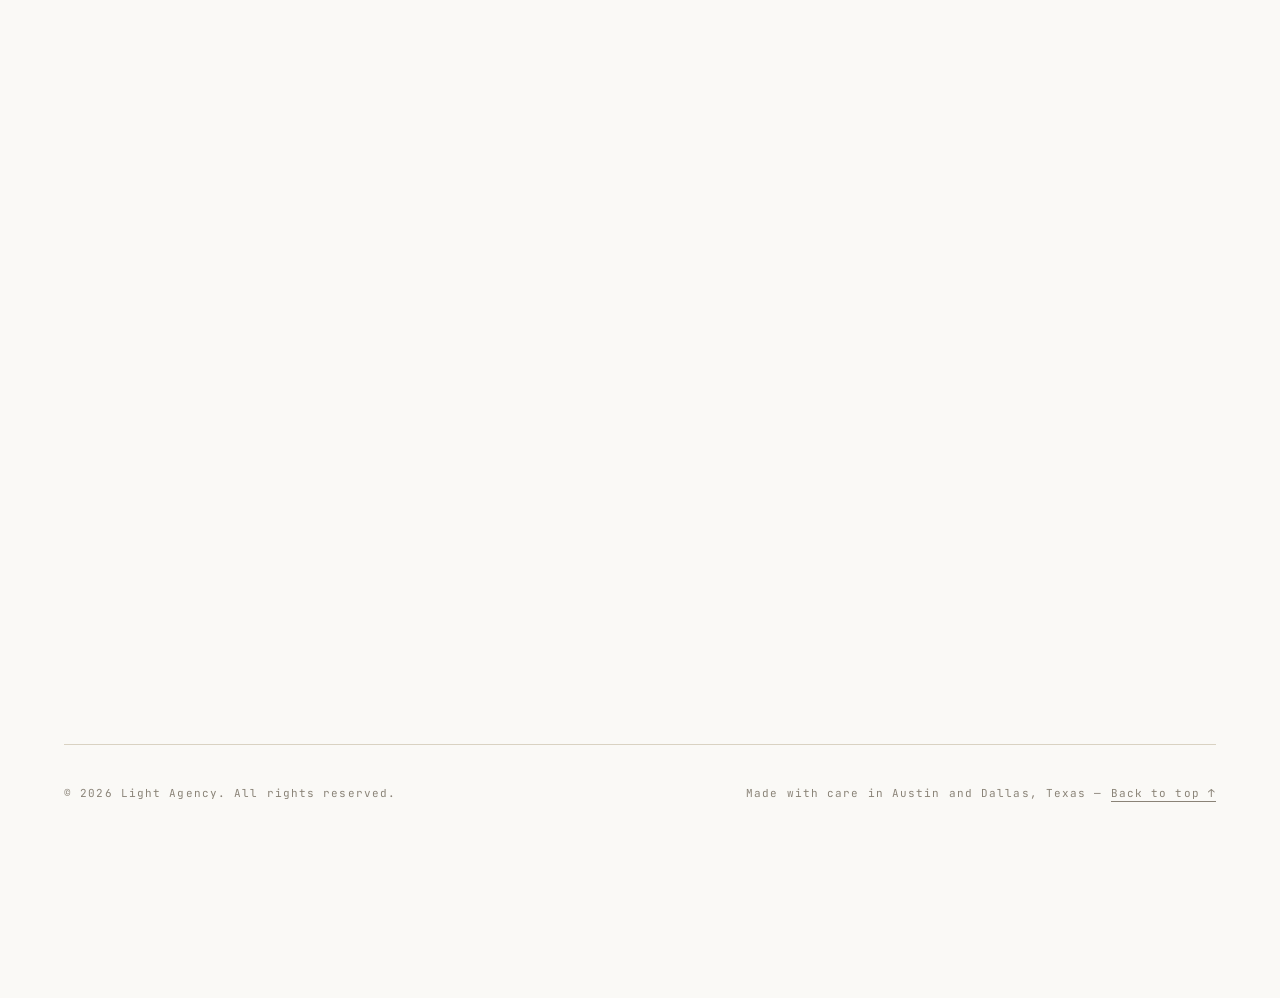
==== commit 5a35a808: "Add files via upload" ====
--- a/index.html
+++ b/index.html
@@ -57,8 +57,8 @@
   <section id="top" class="hero hero--editorial">
     <div class="hero__overlay">
       <h1 class="hero__title hero__fade-up" style="--fade-i: 1">
-        <span class="hero__title-line1">Stories that <em class="inline-highlight">move</em> people</span>
-        <span class="hero__title-line2">and move <em class="inline-highlight" style="--hl-delay: 0.6s">brands.</em></span>
+        <span class="hero__title-line1">Built to <em class="inline-highlight">capture</em> attention.</span>
+        <span class="hero__title-line2">Designed to drive <em class="inline-highlight" style="--hl-delay: 0.6s">growth.</em></span>
       </h1>
 
       <p class="hero__desc hero__fade-up" style="--fade-i: 2">
@@ -185,18 +185,7 @@
         <h2 class="about__name reveal">Sam <em>Light.</em></h2>
         <p class="about__role reveal">Founder &amp; Content Developer</p>
 
-        <p class="about__bio-lead reveal">A digital strategist and storyteller based between Austin and Dallas.</p>
-
-        <dl class="about__specs reveal">
-          <div class="about__spec">
-            <dt>Education</dt>
-            <dd>Studying Finance at UT Austin</dd>
-          </div>
-          <div class="about__spec">
-            <dt>Currently</dt>
-            <dd>Interning with Texas Football</dd>
-          </div>
-        </dl>
+        <p class="about__bio-lead reveal">A digital strategist and storyteller based between Austin and Dallas — studying Finance at UT Austin and currently interning with Texas Football.</p>
       </div>
     </div>
   </section>
--- a/styles.css
+++ b/styles.css
@@ -345,7 +345,7 @@
 .hero__title {
   font-family: var(--font-display);
   font-weight: 400;
-  font-size: clamp(36px, 5.6vw, 84px);
+  font-size: clamp(40px, 6.2vw, 92px);
   line-height: 0.98;
   letter-spacing: -0.035em;
   color: var(--cream);
@@ -518,7 +518,7 @@
 .work {
   /* Reduced top padding because stats section now sits directly above
      and already provides ~80px of buffer at its bottom. */
-  padding: 200px 0 60px;
+  padding: 120px 0 60px;
   position: relative;
 }
 
@@ -947,7 +947,7 @@
    Photo dominates the left; copy stacks cleanly on the right.
    ============================================================ */
 .about {
-  padding: 120px 0 140px;
+  padding: 200px 0 140px;
 }
 
 .about__spread {
@@ -960,8 +960,9 @@
   align-items: start;
 }
 
-/* ---------- Portrait — left column, tall plate ---------- */
+/* ---------- Portrait — right column, tall plate ---------- */
 .about__portrait {
+  order: 2;
   margin: 0;
   position: relative;
   isolation: isolate;
@@ -969,14 +970,6 @@
     drop-shadow(0 28px 48px rgba(24, 22, 15, 0.20))
     drop-shadow(0 8px 18px rgba(24, 22, 15, 0.12))
     drop-shadow(0 2px 4px  rgba(24, 22, 15, 0.08));
-  transition: filter 0.5s var(--ease), transform 0.5s var(--ease);
-}
-.about__portrait:hover {
-  filter:
-    drop-shadow(0 34px 56px rgba(24, 22, 15, 0.26))
-    drop-shadow(0 10px 22px rgba(62, 106, 92, 0.14))
-    drop-shadow(0 2px 4px   rgba(24, 22, 15, 0.08));
-  transform: translateY(-4px);
 }
 
 .about__portrait::before {
@@ -994,7 +987,7 @@
   width: 100%;
   height: 100%;
   object-fit: cover;
-  object-position: center 18%;
+  object-position: center 30%;
   filter: saturate(1.02) contrast(1.03) brightness(1.01);
   display: block;
   border-radius: 24px;
@@ -1003,15 +996,17 @@
     inset 0 -80px 120px -60px rgba(18, 14, 10, 0.45);
 }
 
-/* ---------- Copy — right column, stacked ---------- */
+/* ---------- Copy — left column, stacked ---------- */
 .about__copy {
+  order: 1;
+}
   display: flex;
   flex-direction: column;
   padding-top: 12px;
 }
 
 .about__copy .section-num {
-  margin-bottom: 48px;
+  margin-bottom: 80px;
 }
 
 .about__name {
@@ -1039,7 +1034,7 @@
   line-height: 1;
   padding-top: 24px;
   border-top: 1px solid var(--rule);
-  margin-bottom: 44px;
+  margin-bottom: 20px;
 }
 
 .about__bio-lead {
@@ -1111,7 +1106,7 @@
    CONTACT — two-column: info + contact details left, form card right
    ============================================================ */
 .contact {
-  padding: 160px var(--pad-x) 80px;
+  padding: 220px var(--pad-x) 140px;
   background: var(--cream);
   position: relative;
   overflow: hidden;
@@ -1365,14 +1360,8 @@
 .about__bio .reveal:nth-child(2) { transition-delay: 0.35s; }
 .about__portrait.reveal { transition-delay: 0.1s; }
 
-/* Portrait: subtle zoom on hover, plus a refined image reveal */
-.about__portrait img {
-  transition: transform 1.1s var(--ease), filter 0.6s var(--ease);
-}
-.about__portrait:hover img {
-  transform: scale(1.04);
-  filter: saturate(1.1) contrast(1.05);
-}
+/* Portrait image reveal */
+.about__portrait img {}
 
 
 /* Reveal variant: portrait scales in from a clip */
@@ -1556,7 +1545,7 @@
   -webkit-text-fill-color: rgb(242, 237, 227);
   animation:
     gradientShift 9s ease-in-out infinite,
-    inlineReveal 14s ease-in-out infinite;
+    inlineReveal 2s ease-in-out forwards;
   animation-delay: var(--hl-delay, 0s);
   will-change: background-position, color;
 }
@@ -1565,21 +1554,13 @@
    Alpha-only interpolation (same RGB) avoids a muddy mid-fade.
    Wider fade-in/out bands so each transition is slow and gradual. */
 @keyframes inlineReveal {
-  0%, 5% {
+  0% {
     color: rgb(242, 237, 227);
     -webkit-text-fill-color: rgb(242, 237, 227);
   }
-  22% {
+  100% {
     color: rgba(242, 237, 227, 0);
     -webkit-text-fill-color: rgba(242, 237, 227, 0);
-  }
-  82% {
-    color: rgba(242, 237, 227, 0);
-    -webkit-text-fill-color: rgba(242, 237, 227, 0);
-  }
-  98%, 100% {
-    color: rgb(242, 237, 227);
-    -webkit-text-fill-color: rgb(242, 237, 227);
   }
 }
 
@@ -1828,15 +1809,15 @@
   .stats__grid { grid-template-columns: 1fr; gap: 12px; }
   .stats__grid > :last-child { grid-column: auto; }
   /* Compact dot-cards on phones — much shorter, smaller numerals */
-  .dot-card { padding: 5px; }
+  .dot-card { padding: 3px; }
   .dot-card__card {
-    padding: 18px 20px 16px;
-    min-height: 88px;
-    border-radius: 14px;
+    padding: 14px 16px 12px;
+    min-height: 68px;
+    border-radius: 12px;
   }
-  .dot-card__value { font-size: 32px; }
-  .dot-card__label { font-size: 9.5px; margin-top: 6px; }
-  .dot-card__dot { width: 7px; height: 7px; }
+  .dot-card__value { font-size: 26px; }
+  .dot-card__label { font-size: 8.5px; margin-top: 4px; letter-spacing: 0.1em; }
+  .dot-card__dot { width: 6px; height: 6px; }
 }
 
 /* ---------- dot-card (orbiting dot around a stat tile) ---------- */
@@ -1963,7 +1944,7 @@
 /* ====================== LOGO CLOUD ====================== */
 .logo-cloud {
   background: var(--cream);
-  padding: 180px 0 108px;
+  padding: 230px 0 108px;
 }
 .logo-cloud__inner {
   max-width: 1080px;
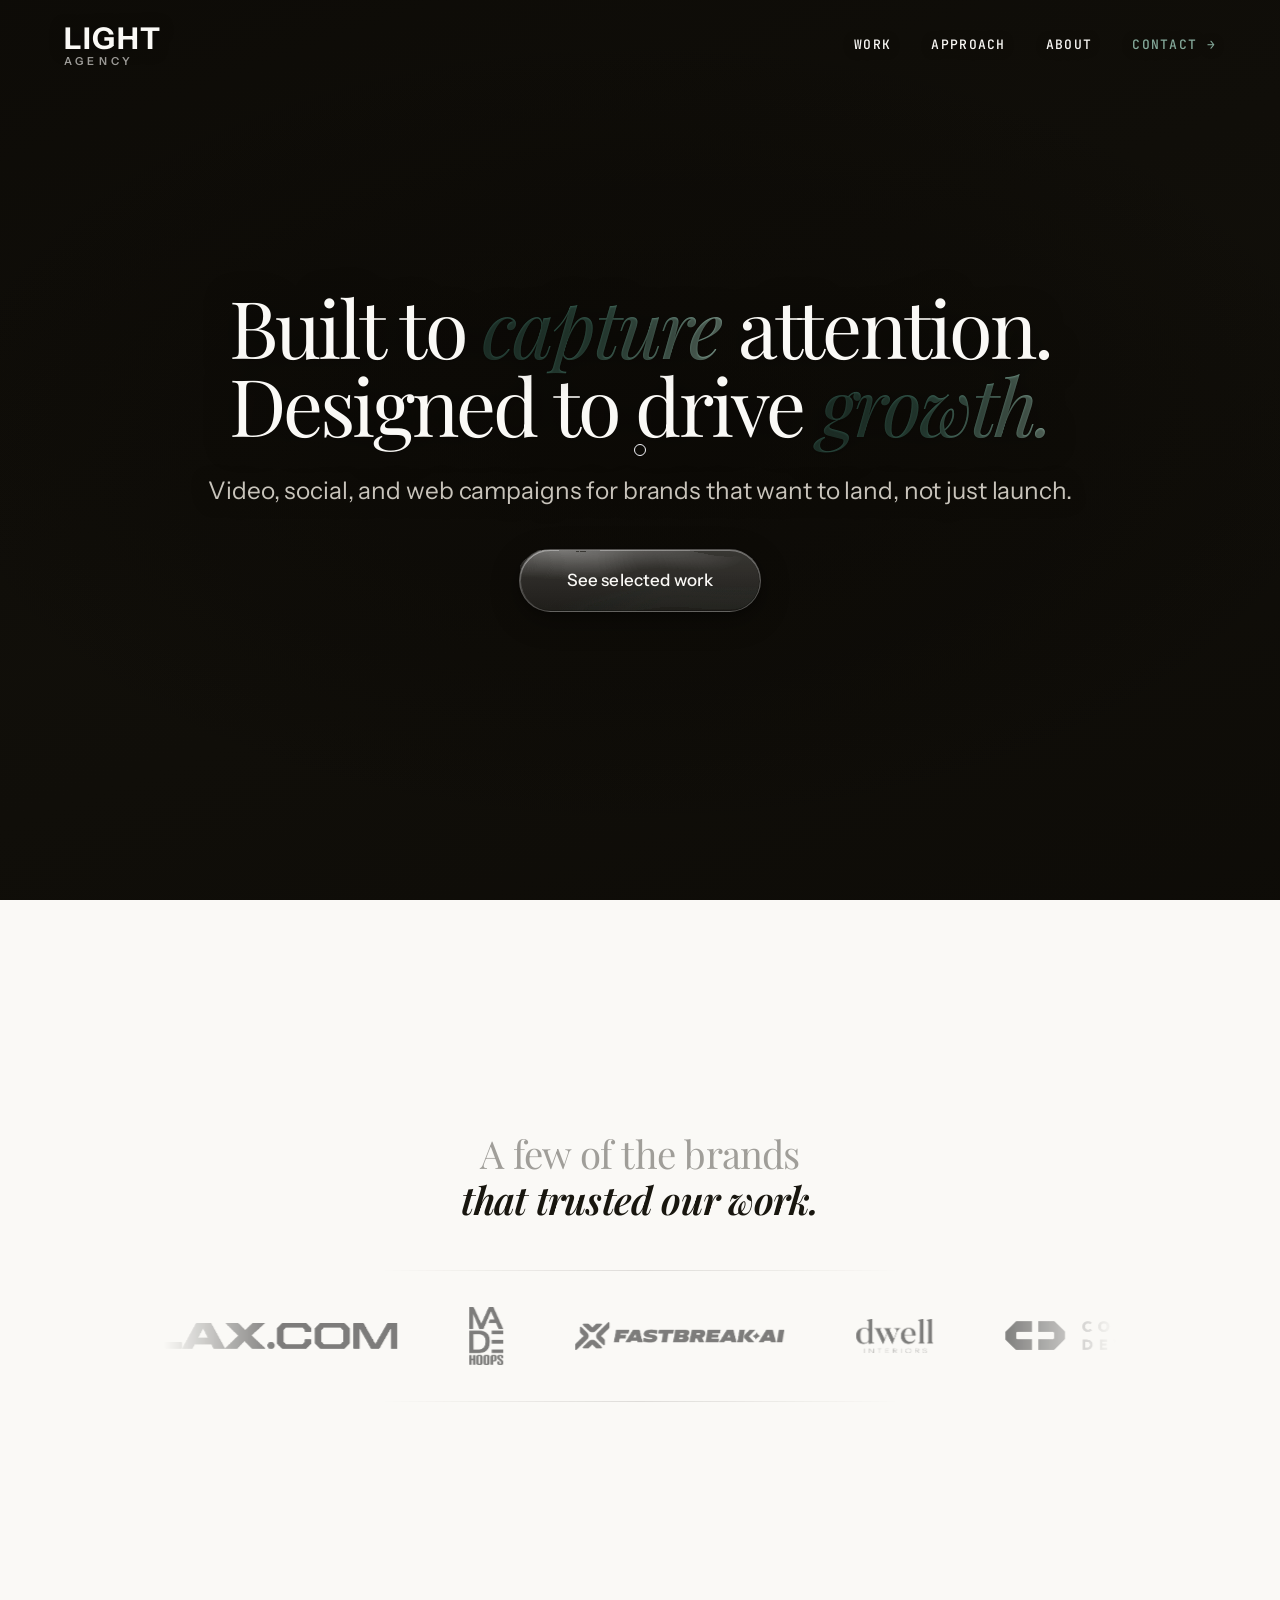
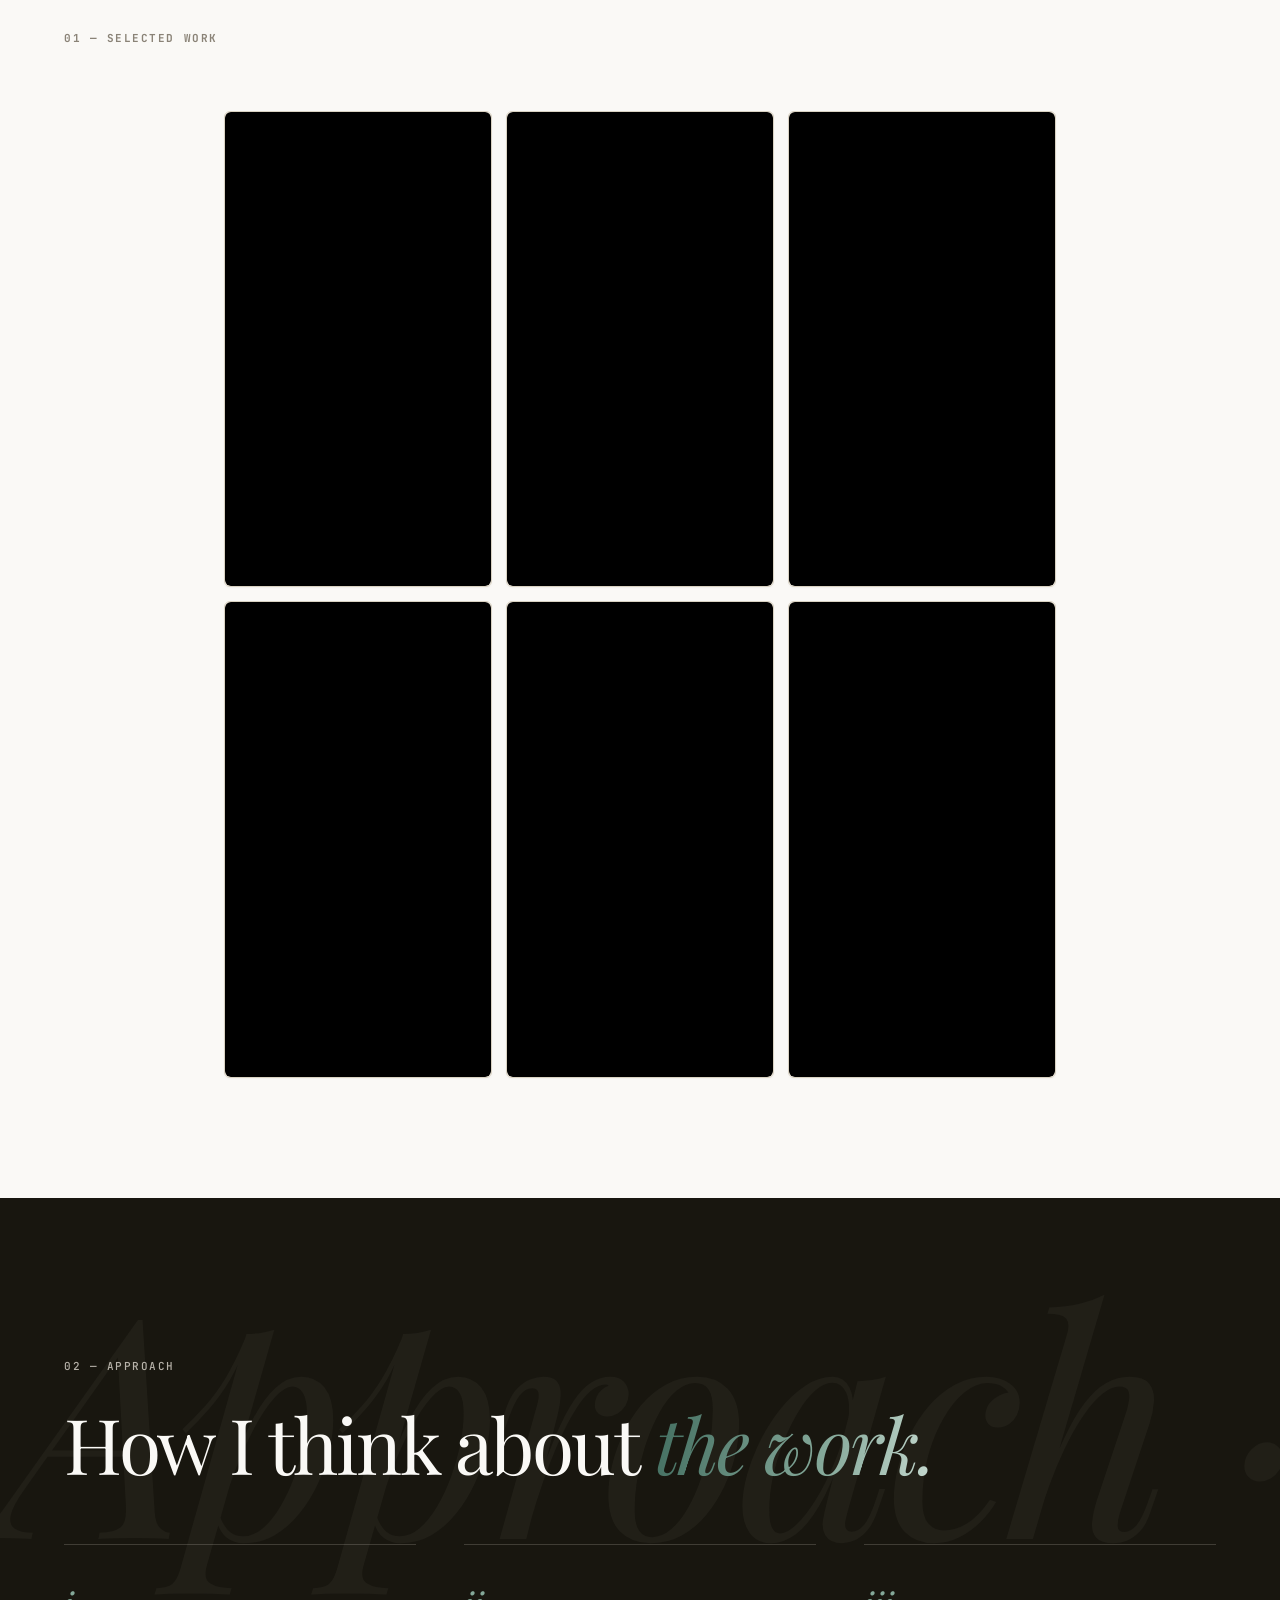
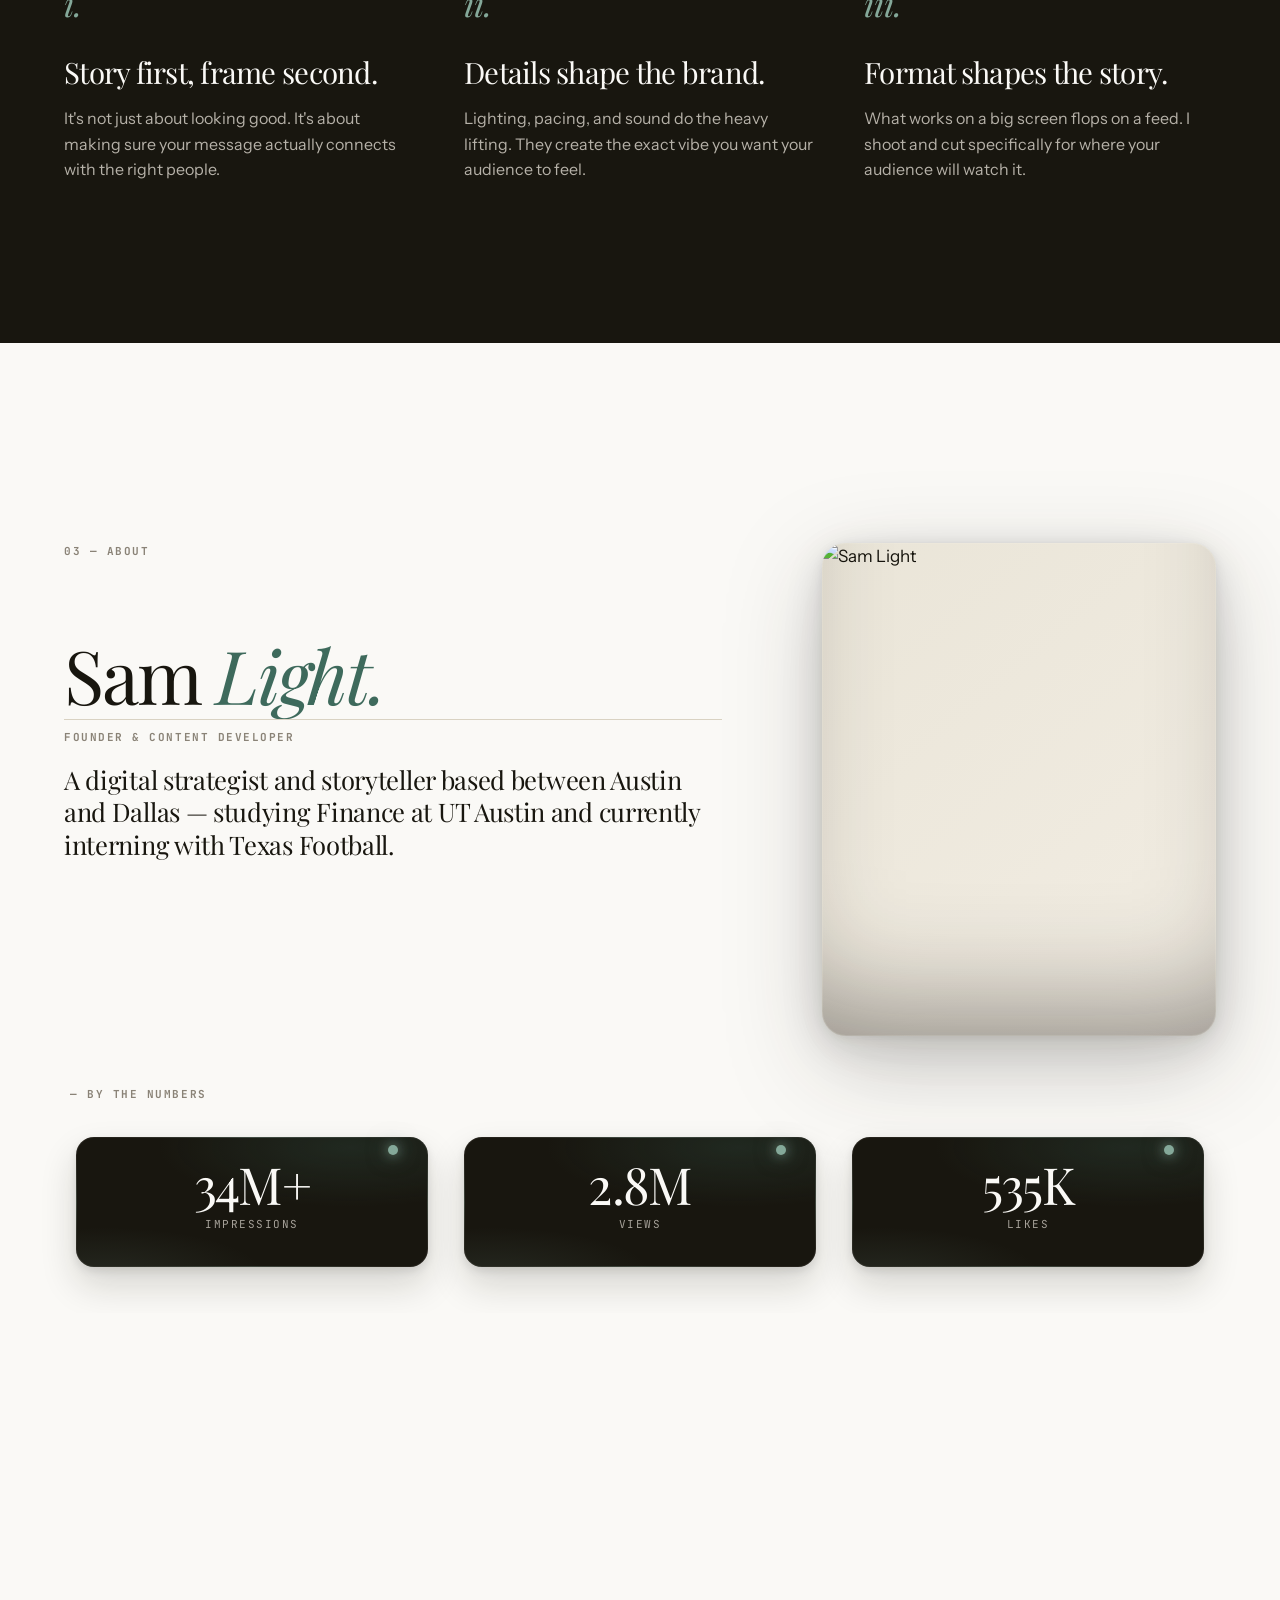
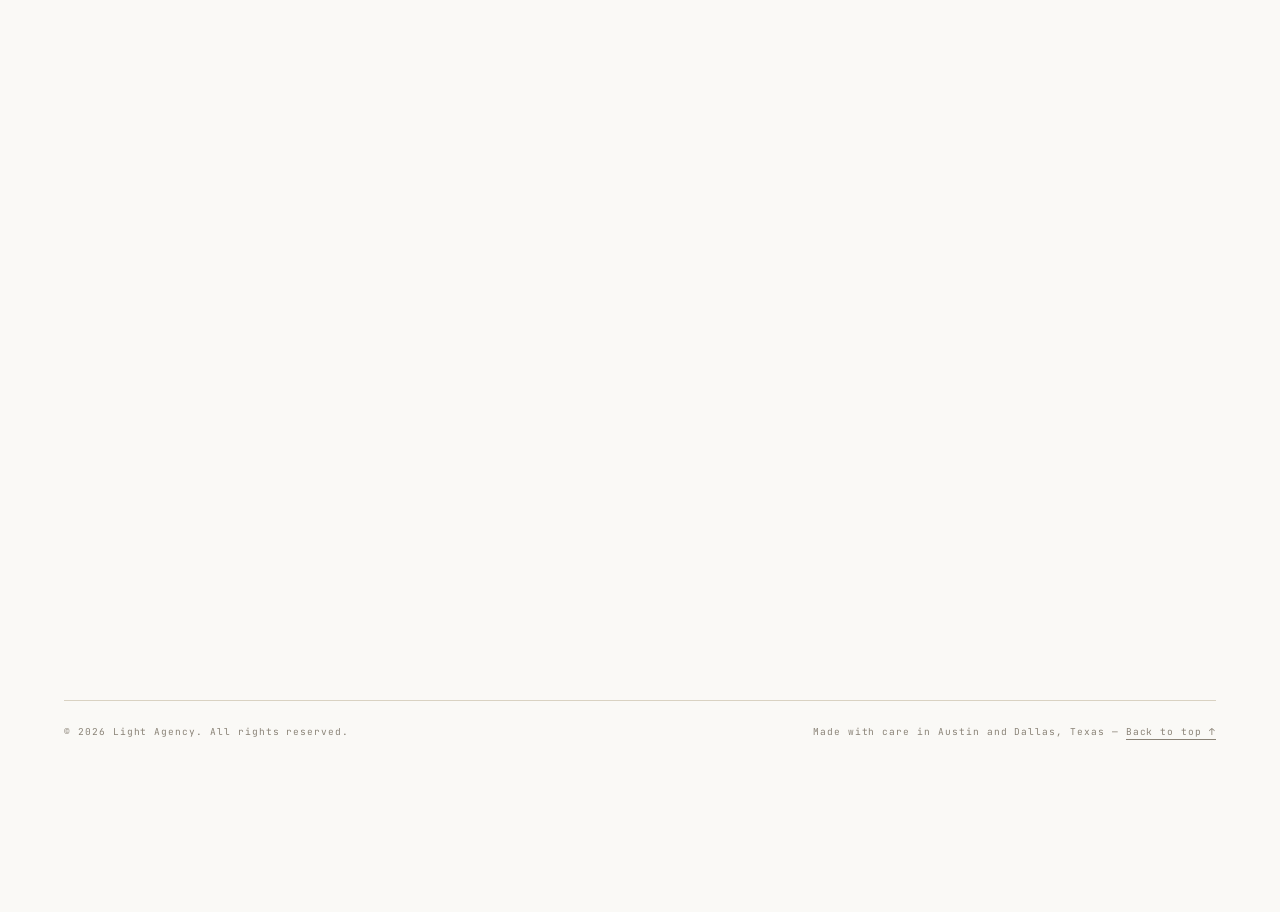
==== commit fffe811f: "Add files via upload" ====
--- a/index.html
+++ b/index.html
@@ -4,7 +4,7 @@
   <meta charset="UTF-8" />
   <meta name="viewport" content="width=device-width, initial-scale=1.0" />
   <meta name="theme-color" content="#18160F" />
-  <link rel="preload" as="image" href="sequence2.JPG" fetchpriority="high" />
+  <link rel="preload" as="image" href="media/sequence2.JPG" fetchpriority="high" />
   <title>Light Agency — Video & Content Strategy</title>
   <meta name="description" content="Light Agency builds video, social, and web campaigns for brands that want to land, not just launch — working at the intersection of craft and consumer strategy." />
 
@@ -108,12 +108,12 @@
       <div class="work__col">
         <article class="work__item work__item--tall reveal">
           <div class="work__visual">
-            <video class="work__video" src="Texas%20Football%20Fein.mp4" muted autoplay loop playsinline preload="metadata"></video>
-          </div>
-        </article>
-        <article class="work__item work__item--tall reveal">
-          <div class="work__visual">
-            <video class="work__video" src="PostGame.mp4" muted autoplay loop playsinline preload="metadata"></video>
+            <video class="work__video" src="media/Texas%20Football%20Fein.mp4" muted autoplay loop playsinline preload="metadata"></video>
+          </div>
+        </article>
+        <article class="work__item work__item--tall reveal">
+          <div class="work__visual">
+            <video class="work__video" src="media/PostGame.mp4" muted autoplay loop playsinline preload="metadata"></video>
           </div>
         </article>
       </div>
@@ -121,12 +121,12 @@
       <div class="work__col">
         <article class="work__item work__item--tall reveal">
           <div class="work__visual">
-            <video class="work__video" src="Sunset.mp4" muted autoplay loop playsinline preload="metadata"></video>
-          </div>
-        </article>
-        <article class="work__item work__item--tall reveal">
-          <div class="work__visual">
-            <video class="work__video" src="Texas%20Football%2067.mp4" muted autoplay loop playsinline preload="metadata"></video>
+            <video class="work__video" src="media/Sunset.mp4" muted autoplay loop playsinline preload="metadata"></video>
+          </div>
+        </article>
+        <article class="work__item work__item--tall reveal">
+          <div class="work__visual">
+            <video class="work__video" src="media/Texas%20Football%2067.mp4" muted autoplay loop playsinline preload="metadata"></video>
           </div>
         </article>
       </div>
@@ -134,12 +134,12 @@
       <div class="work__col">
         <article class="work__item work__item--tall reveal">
           <div class="work__visual">
-            <video class="work__video" src="Texas%20Football%20SEC.mp4" muted autoplay loop playsinline preload="metadata"></video>
-          </div>
-        </article>
-        <article class="work__item work__item--tall reveal">
-          <div class="work__visual">
-            <video class="work__video" src="Texas%20Football%20Reel.mp4" muted autoplay loop playsinline preload="metadata"></video>
+            <video class="work__video" src="media/Texas%20Football%20SEC.mp4" muted autoplay loop playsinline preload="metadata"></video>
+          </div>
+        </article>
+        <article class="work__item work__item--tall reveal">
+          <div class="work__visual">
+            <video class="work__video" src="media/Texas%20Football%20Reel.mp4" muted autoplay loop playsinline preload="metadata"></video>
           </div>
         </article>
       </div>
@@ -177,7 +177,7 @@
   <section id="about" class="about">
     <div class="about__spread">
       <figure class="about__portrait reveal">
-        <img src="staff-02462.jpg" alt="Sam Light" loading="eager" />
+        <img src="media/staff-02462.jpg" alt="Sam Light" loading="eager" />
       </figure>
 
       <div class="about__copy">
--- a/styles.css
+++ b/styles.css
@@ -290,7 +290,7 @@
   align-items: center;
   justify-content: center;
   overflow: hidden;
-  background: var(--ink) url('sequence2.JPG') center 20% / cover no-repeat;
+  background: var(--ink) url('media/sequence2.JPG') center 20% / cover no-repeat;
   color: var(--cream);
 }
 
@@ -955,7 +955,7 @@
   margin: 0 auto;
   padding: 0 var(--pad-x);
   display: grid;
-  grid-template-columns: 1fr 1fr;
+  grid-template-columns: 1fr 0.6fr;
   gap: 100px;
   align-items: start;
 }
@@ -999,10 +999,9 @@
 /* ---------- Copy — left column, stacked ---------- */
 .about__copy {
   order: 1;
-}
   display: flex;
   flex-direction: column;
-  padding-top: 12px;
+  padding-top: 0;
 }
 
 .about__copy .section-num {
@@ -1015,7 +1014,7 @@
   font-weight: 400;
   line-height: 0.95;
   letter-spacing: -0.03em;
-  margin-bottom: 32px;
+  margin-bottom: 8px;
 }
 .about__name em {
   font-style: italic;
@@ -1032,7 +1031,7 @@
   text-transform: uppercase;
   color: var(--ink-mute);
   line-height: 1;
-  padding-top: 24px;
+  padding-top: 12px;
   border-top: 1px solid var(--rule);
   margin-bottom: 20px;
 }
@@ -1285,12 +1284,12 @@
   justify-content: space-between;
   align-items: center;
   gap: 24px;
-  margin-top: 120px;
-  padding-top: 40px;
-  padding-bottom: 56px;
+  margin-top: 240px;
+  padding-top: 24px;
+  padding-bottom: 32px;
   border-top: 1px solid var(--rule);
   font-family: var(--font-mono);
-  font-size: 11px;
+  font-size: 9.5px;
   color: var(--ink-mute);
   letter-spacing: 0.1em;
 }
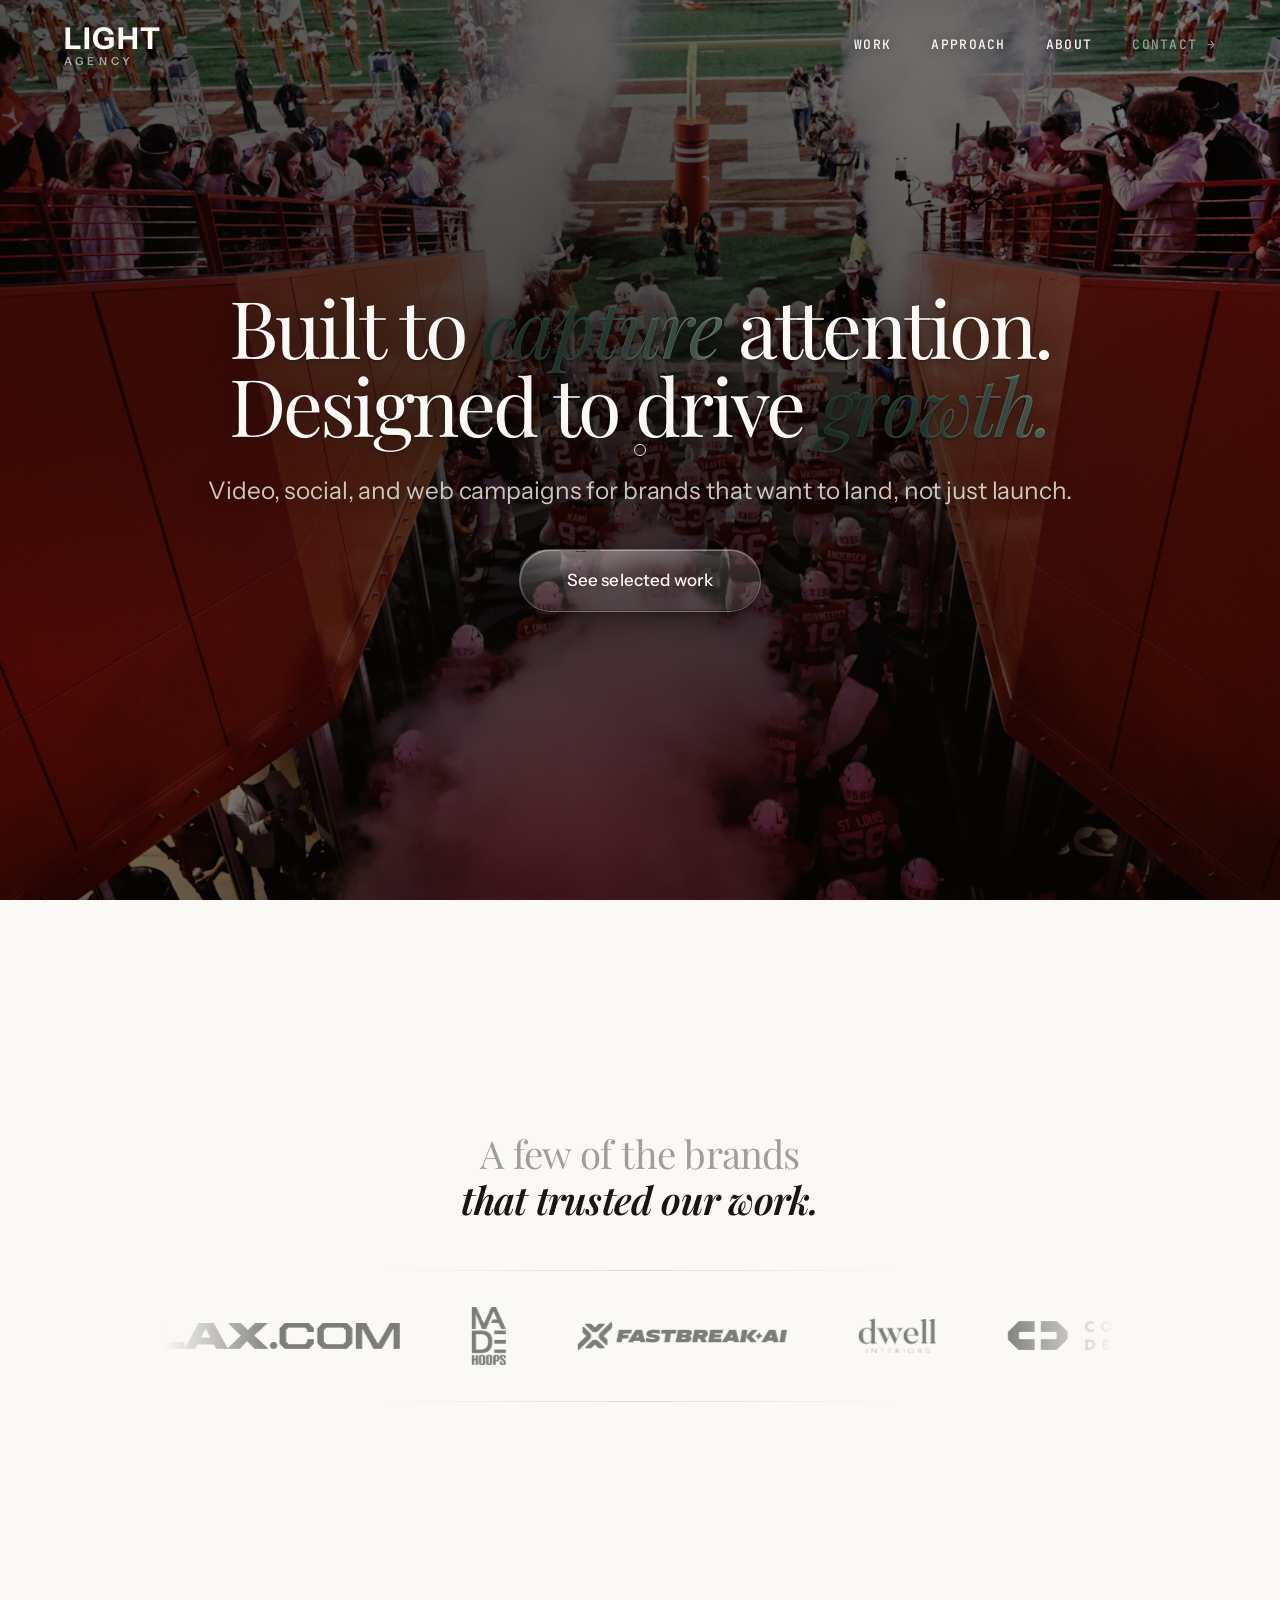
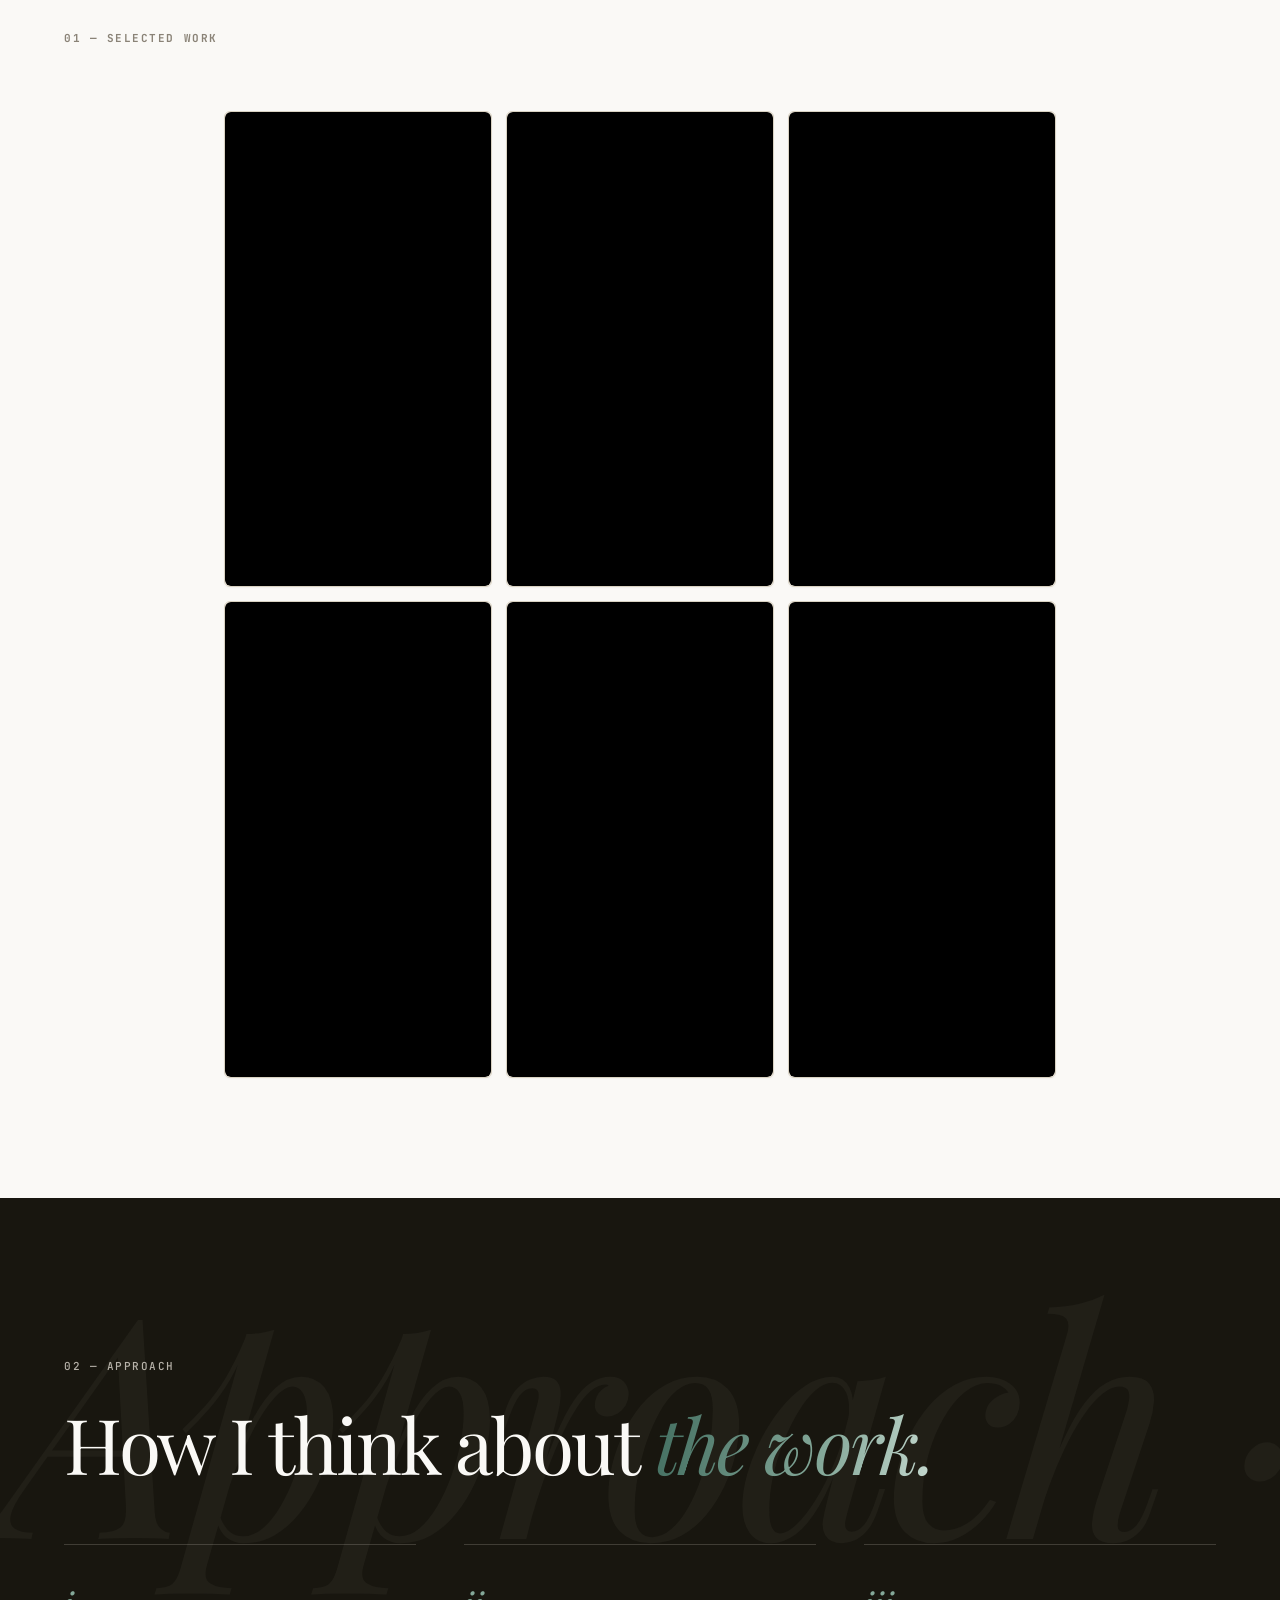
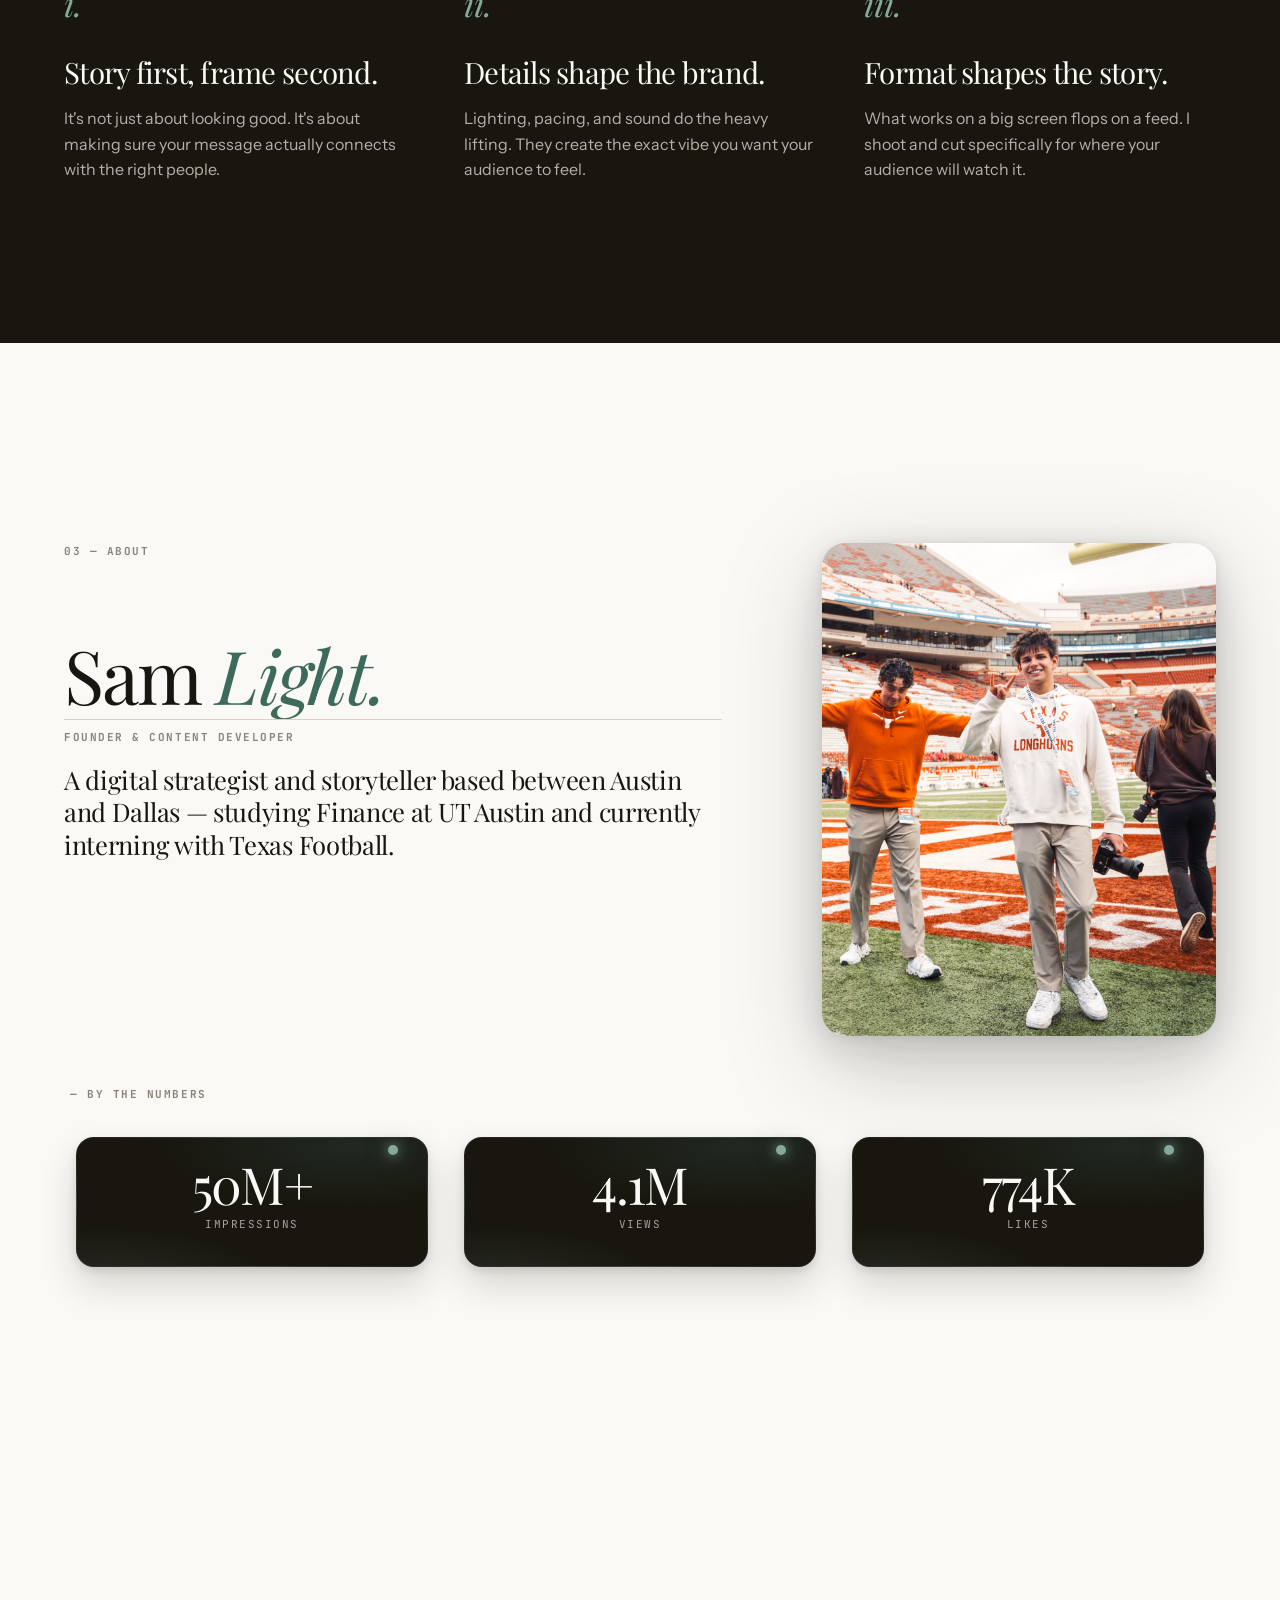
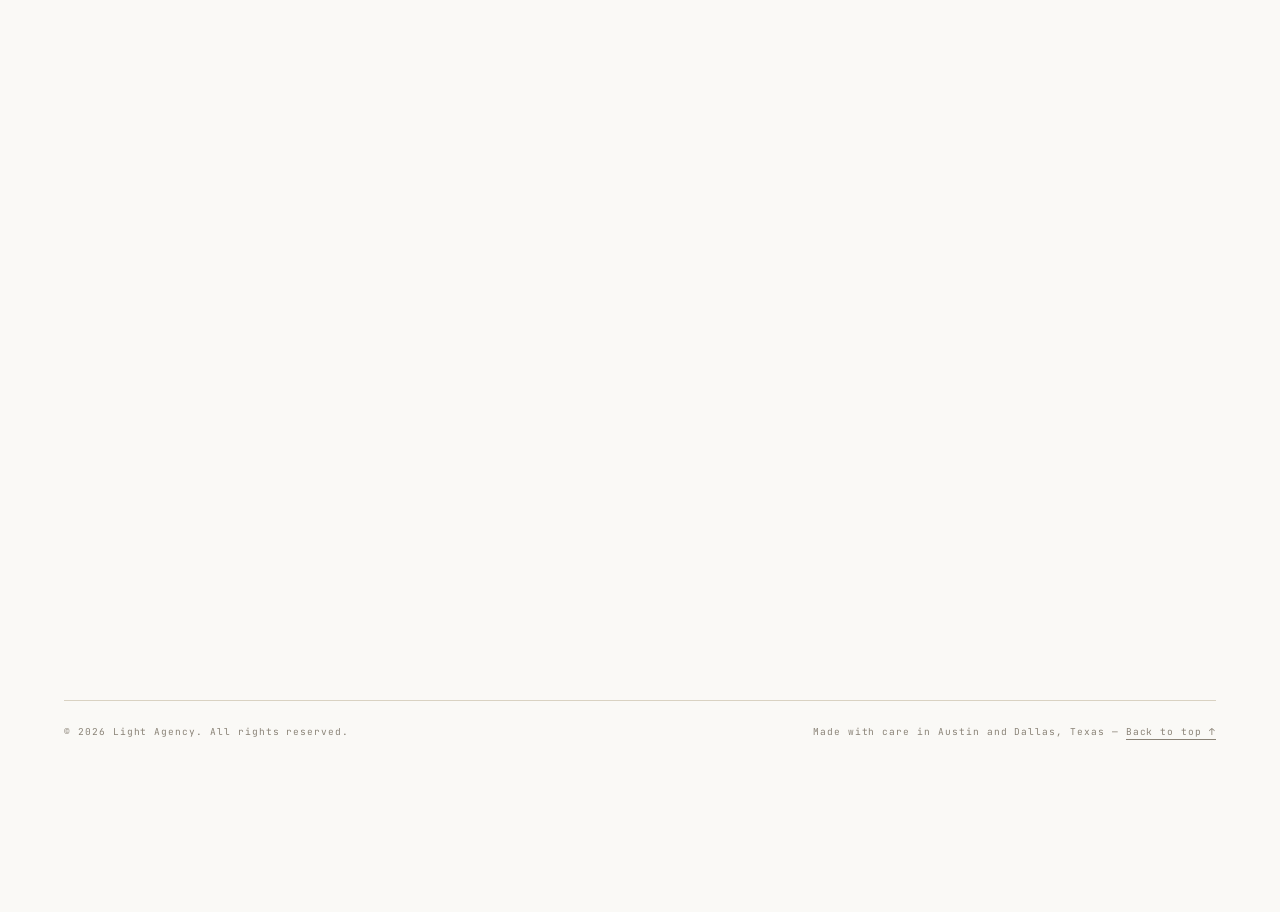
==== commit 6b3f1811: "Add files via upload" ====
--- a/index.html
+++ b/index.html
@@ -4,7 +4,7 @@
   <meta charset="UTF-8" />
   <meta name="viewport" content="width=device-width, initial-scale=1.0" />
   <meta name="theme-color" content="#18160F" />
-  <link rel="preload" as="image" href="media/sequence2.JPG" fetchpriority="high" />
+  <link rel="preload" as="image" href="sequence2.JPG" fetchpriority="high" />
   <title>Light Agency — Video & Content Strategy</title>
   <meta name="description" content="Light Agency builds video, social, and web campaigns for brands that want to land, not just launch — working at the intersection of craft and consumer strategy." />
 
@@ -108,12 +108,12 @@
       <div class="work__col">
         <article class="work__item work__item--tall reveal">
           <div class="work__visual">
-            <video class="work__video" src="media/Texas%20Football%20Fein.mp4" muted autoplay loop playsinline preload="metadata"></video>
-          </div>
-        </article>
-        <article class="work__item work__item--tall reveal">
-          <div class="work__visual">
-            <video class="work__video" src="media/PostGame.mp4" muted autoplay loop playsinline preload="metadata"></video>
+            <video class="work__video" src="Texas%20Football%20Fein.mp4" muted autoplay loop playsinline preload="metadata"></video>
+          </div>
+        </article>
+        <article class="work__item work__item--tall reveal">
+          <div class="work__visual">
+            <video class="work__video" src="PostGame.mp4" muted autoplay loop playsinline preload="metadata"></video>
           </div>
         </article>
       </div>
@@ -121,12 +121,12 @@
       <div class="work__col">
         <article class="work__item work__item--tall reveal">
           <div class="work__visual">
-            <video class="work__video" src="media/Sunset.mp4" muted autoplay loop playsinline preload="metadata"></video>
-          </div>
-        </article>
-        <article class="work__item work__item--tall reveal">
-          <div class="work__visual">
-            <video class="work__video" src="media/Texas%20Football%2067.mp4" muted autoplay loop playsinline preload="metadata"></video>
+            <video class="work__video" src="Sunset.mp4" muted autoplay loop playsinline preload="metadata"></video>
+          </div>
+        </article>
+        <article class="work__item work__item--tall reveal">
+          <div class="work__visual">
+            <video class="work__video" src="Texas%20Football%2067.mp4" muted autoplay loop playsinline preload="metadata"></video>
           </div>
         </article>
       </div>
@@ -134,12 +134,12 @@
       <div class="work__col">
         <article class="work__item work__item--tall reveal">
           <div class="work__visual">
-            <video class="work__video" src="media/Texas%20Football%20SEC.mp4" muted autoplay loop playsinline preload="metadata"></video>
-          </div>
-        </article>
-        <article class="work__item work__item--tall reveal">
-          <div class="work__visual">
-            <video class="work__video" src="media/Texas%20Football%20Reel.mp4" muted autoplay loop playsinline preload="metadata"></video>
+            <video class="work__video" src="Texas%20Football%20SEC.mp4" muted autoplay loop playsinline preload="metadata"></video>
+          </div>
+        </article>
+        <article class="work__item work__item--tall reveal">
+          <div class="work__visual">
+            <video class="work__video" src="Texas%20Football%20Reel.mp4" muted autoplay loop playsinline preload="metadata"></video>
           </div>
         </article>
       </div>
@@ -177,7 +177,7 @@
   <section id="about" class="about">
     <div class="about__spread">
       <figure class="about__portrait reveal">
-        <img src="media/staff-02462.jpg" alt="Sam Light" loading="eager" />
+        <img src="staff-02462.jpg" alt="Sam Light" loading="eager" />
       </figure>
 
       <div class="about__copy">
--- a/styles.css
+++ b/styles.css
@@ -290,7 +290,7 @@
   align-items: center;
   justify-content: center;
   overflow: hidden;
-  background: var(--ink) url('media/sequence2.JPG') center 20% / cover no-repeat;
+  background: var(--ink) url('sequence2.JPG') center 20% / cover no-repeat;
   color: var(--cream);
 }
 
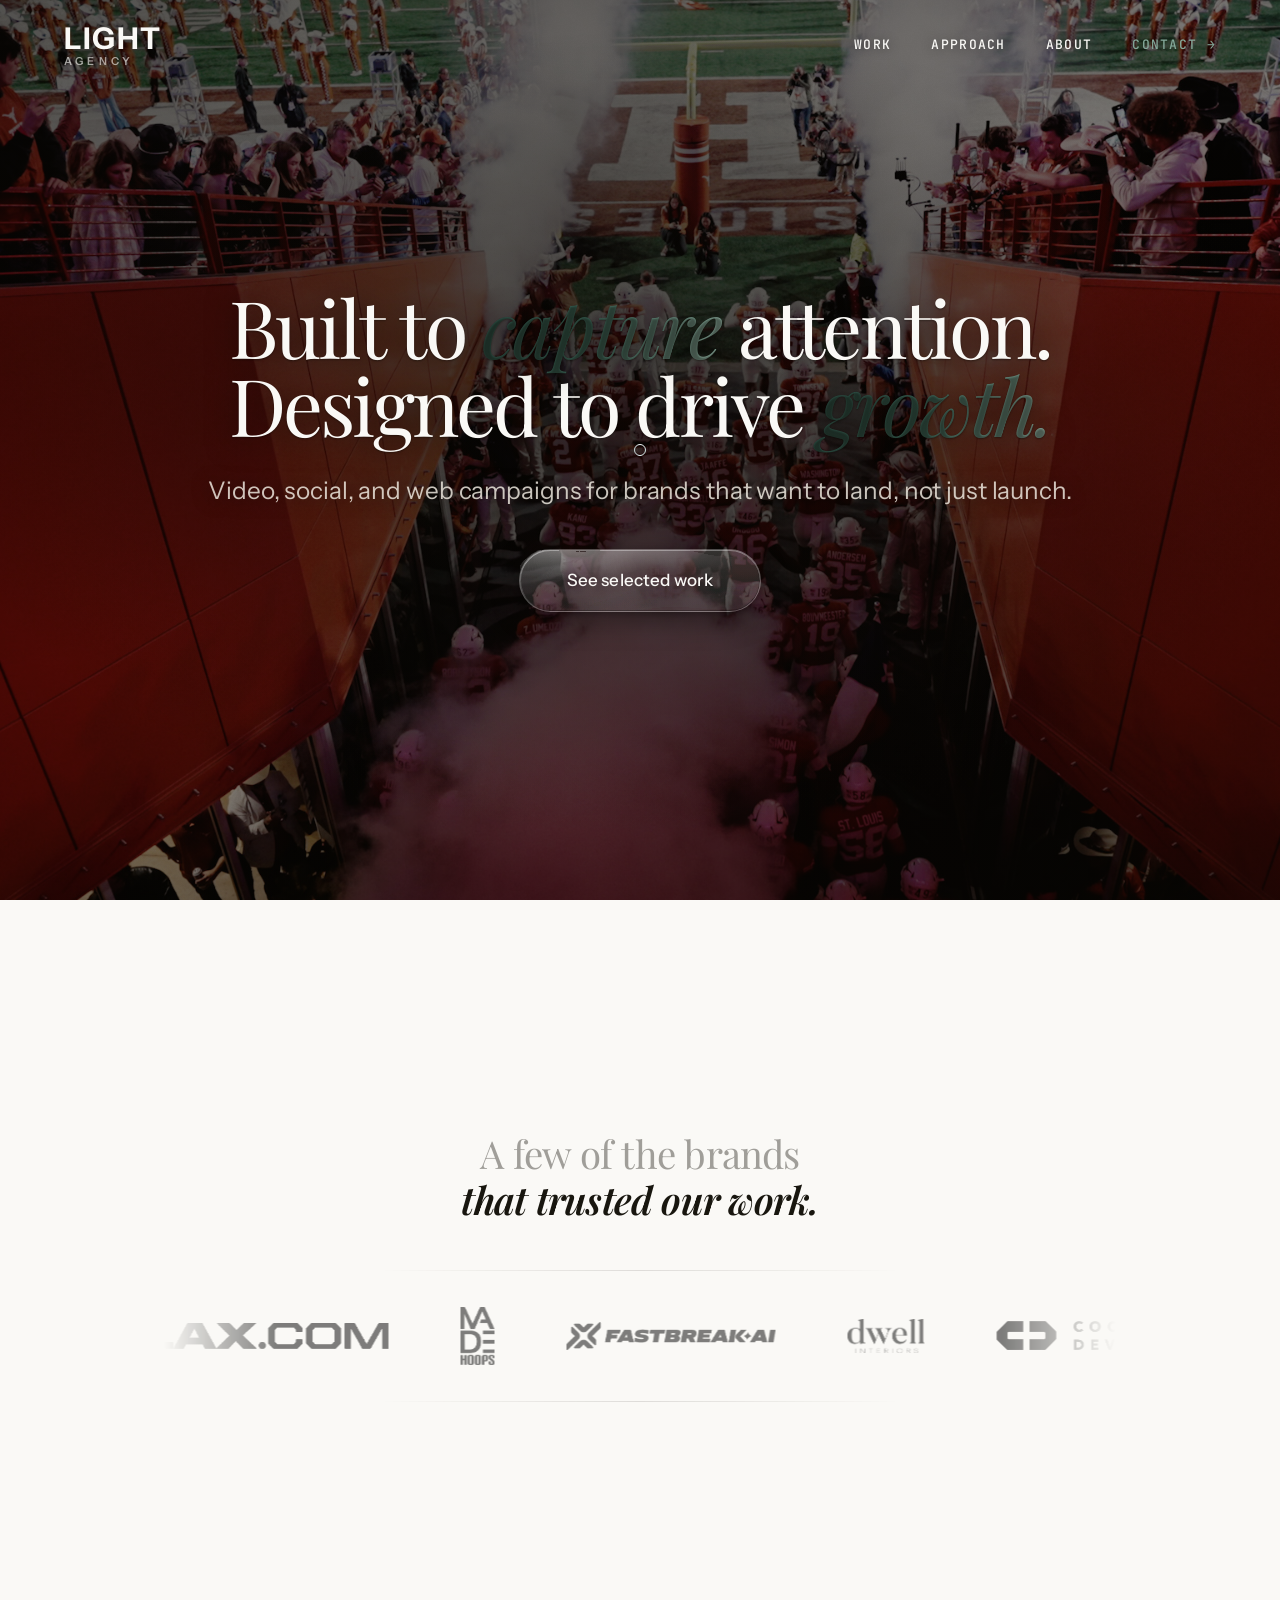
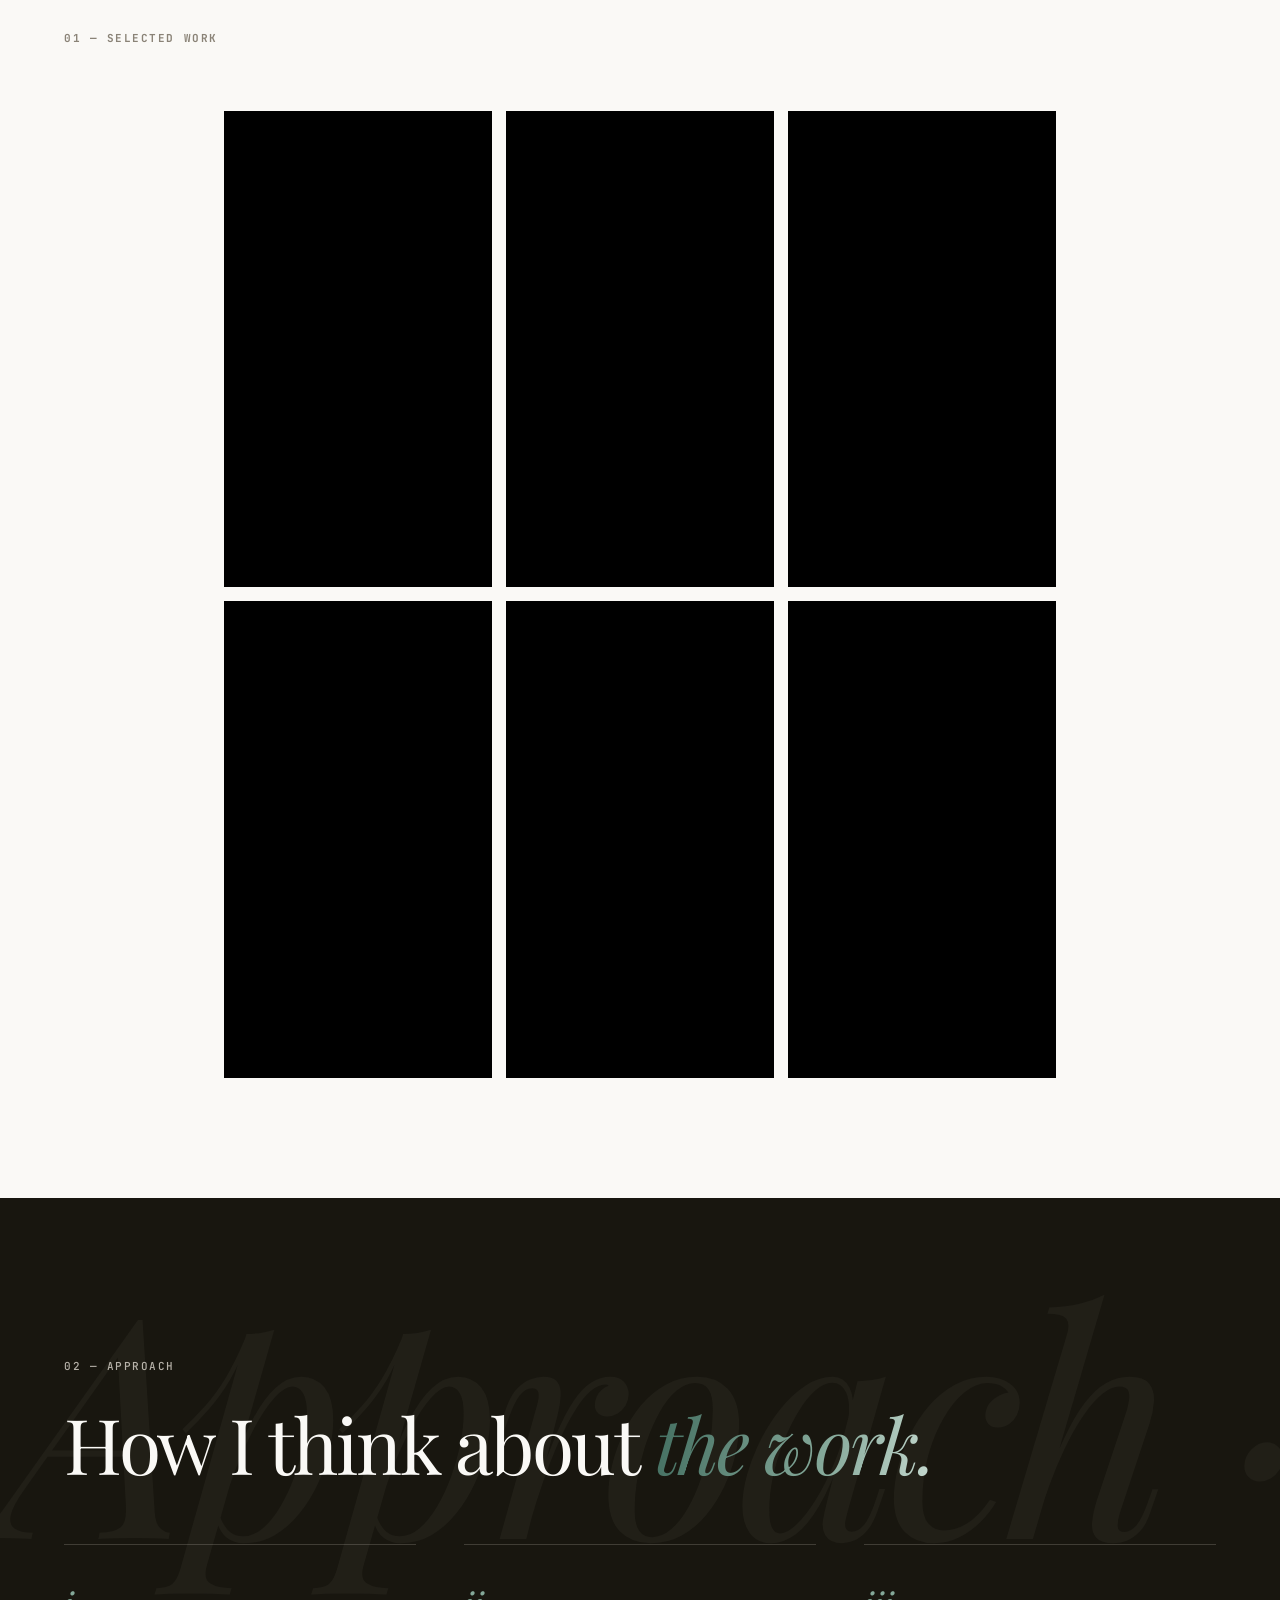
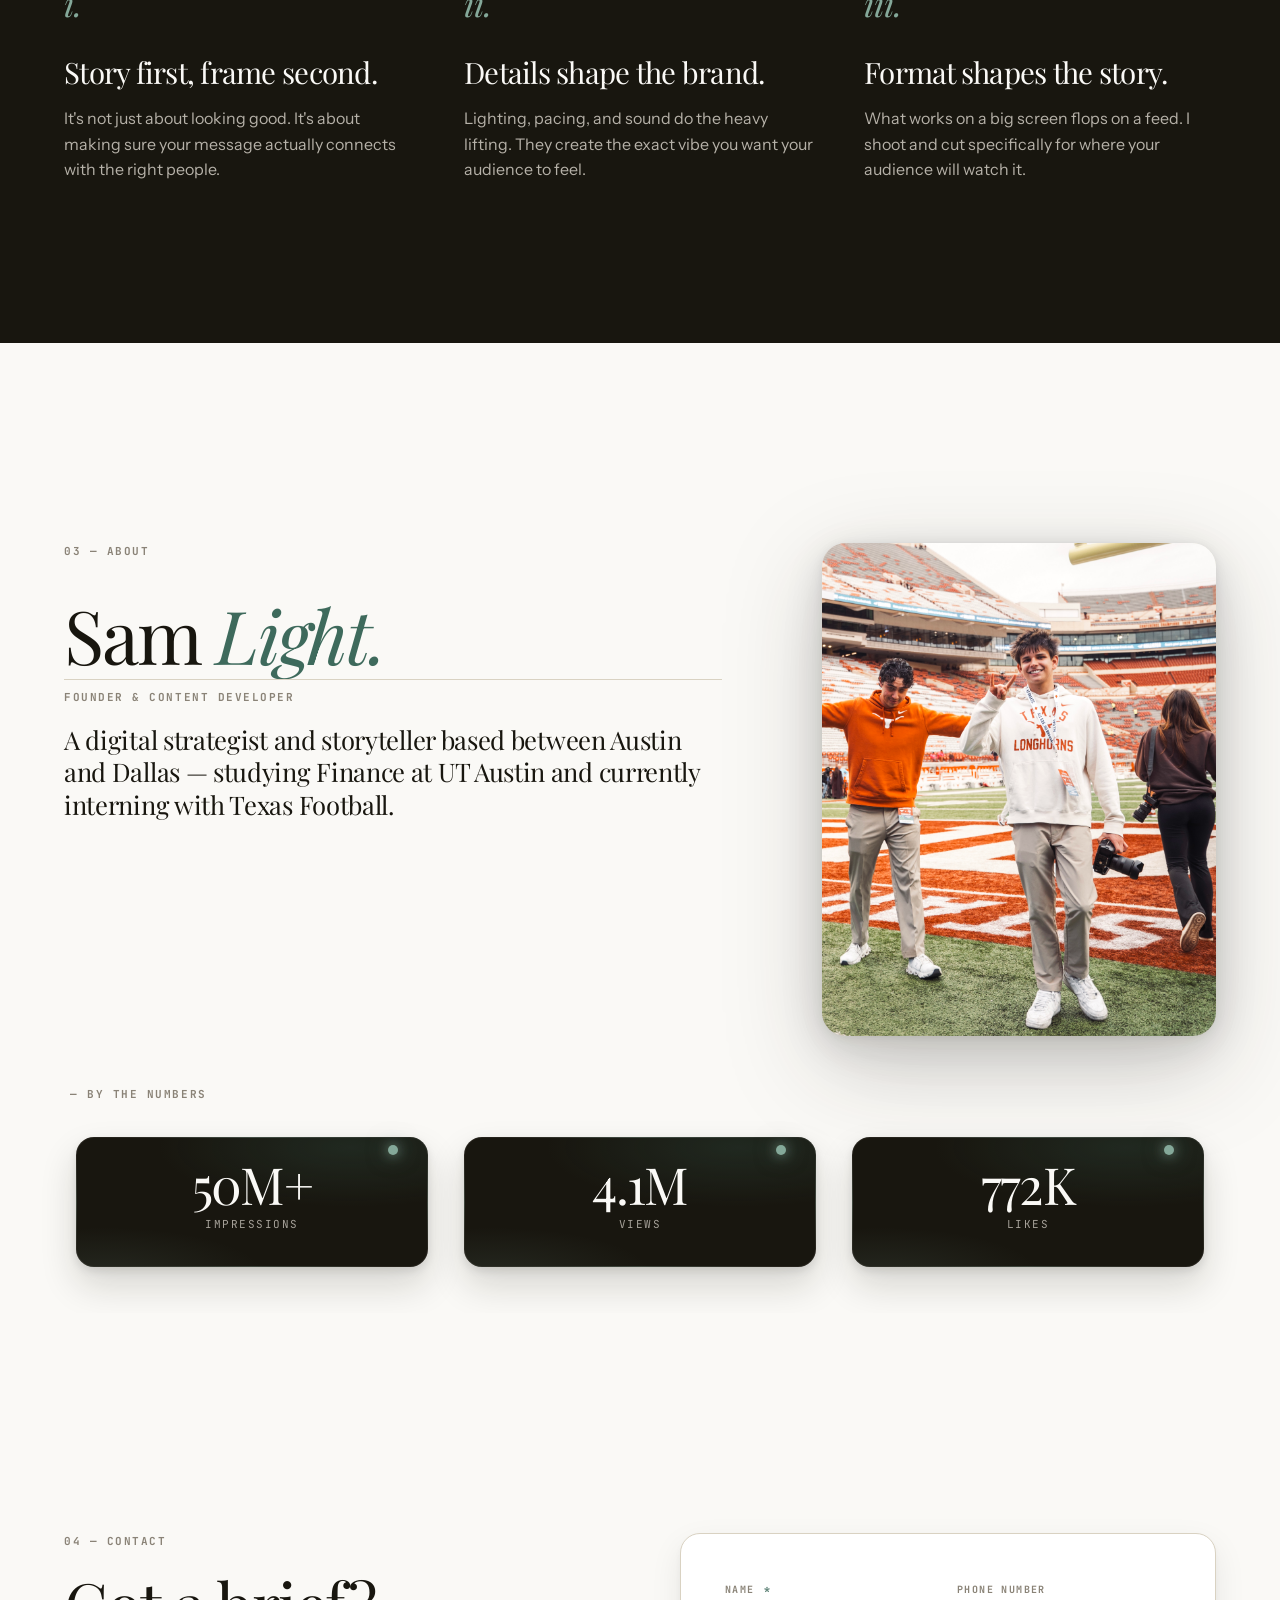
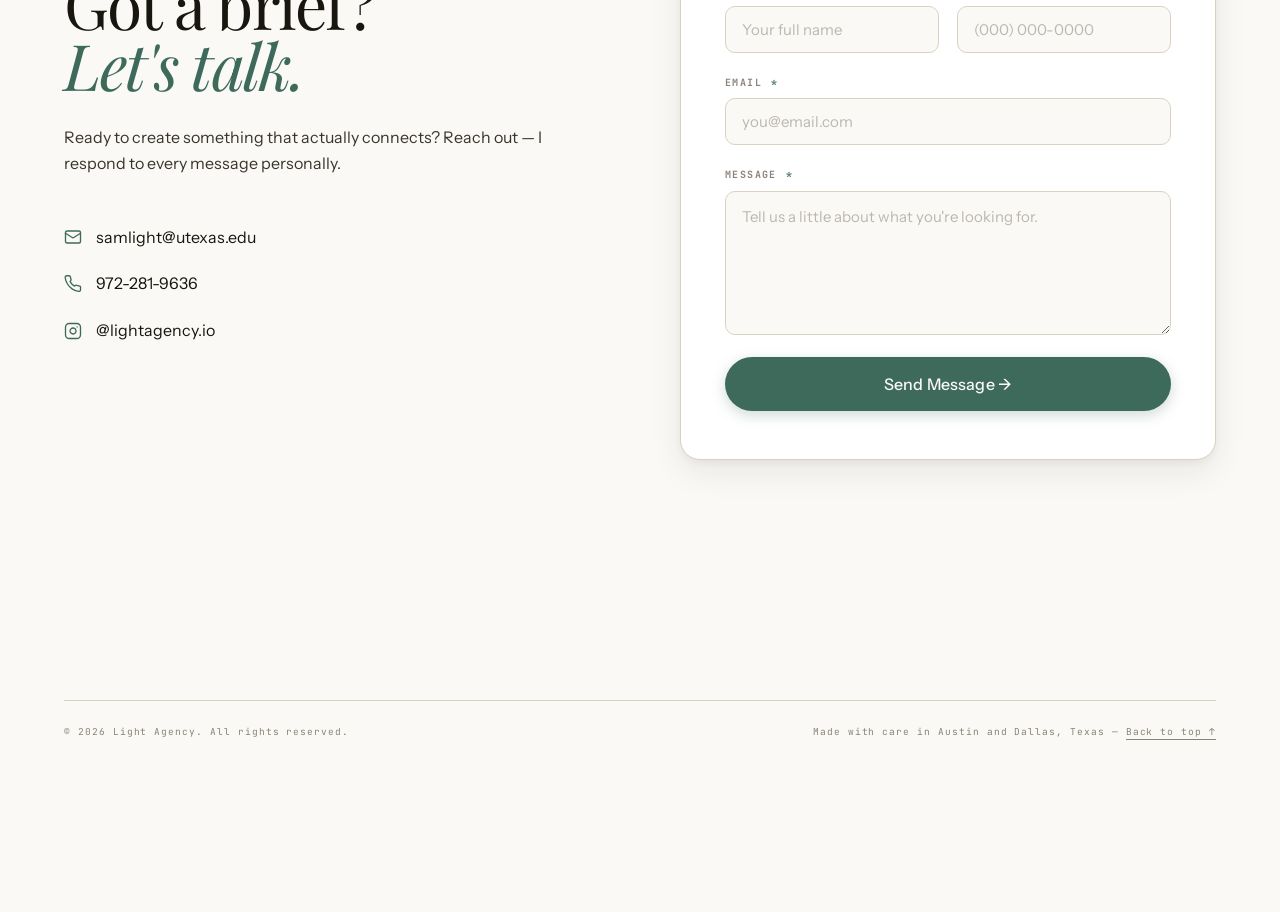
==== commit 12fcce99: "Add files via upload" ====
--- a/index.html
+++ b/index.html
@@ -264,7 +264,7 @@
       </div>
 
       <div class="contact__right reveal">
-        <form class="contact__form" action="mailto:samlight@utexas.edu" method="GET" enctype="text/plain">
+        <form class="contact__form" novalidate>
           <div class="contact__form-row">
             <div class="contact__field">
               <label for="cf-name">Name <span aria-hidden="true">*</span></label>
--- a/styles.css
+++ b/styles.css
@@ -1005,7 +1005,7 @@
 }
 
 .about__copy .section-num {
-  margin-bottom: 80px;
+  margin-bottom: 40px;
 }
 
 .about__name {
@@ -1748,22 +1748,8 @@
   margin-left: 0.24em;
 }
 
-/* ============================================================
-   GALLERY TREATMENT — apply to work tiles
-   Rounded corners, soft border, slow staggered fade-in
-   ============================================================ */
-.work__visual {
-  border-radius: 6px;
-  border: 1px solid var(--rule);
-  background: var(--cream-warm);
-  box-shadow: 0 1px 2px rgba(24, 22, 15, 0.04);
-}
-
-/* Ensure the bare <video> inside a tile inherits the rounded corners */
+/* Ensure video fills the visual container */
 .work__visual { overflow: hidden; }
-.work__visual .work__video {
-  border-radius: inherit;
-}
 
 /* ============================================================
    STATS — dot-card row showing video performance
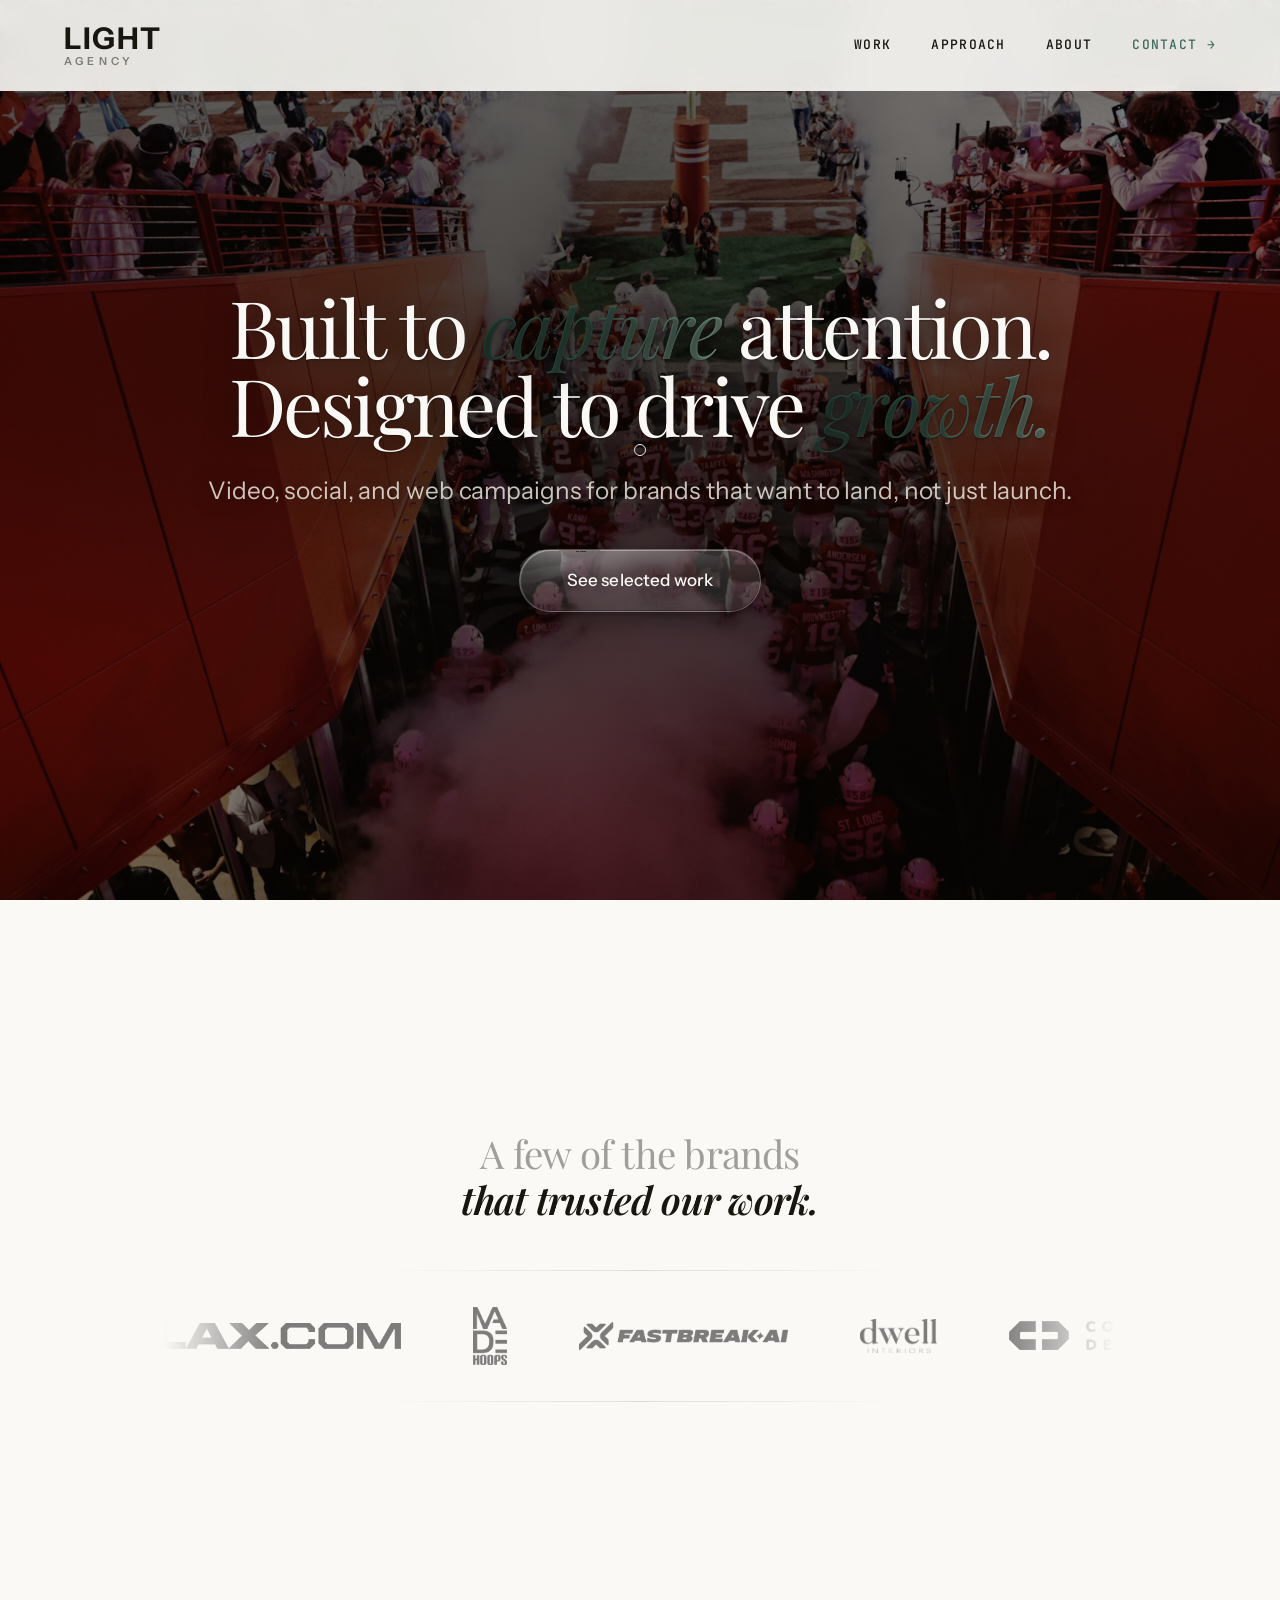
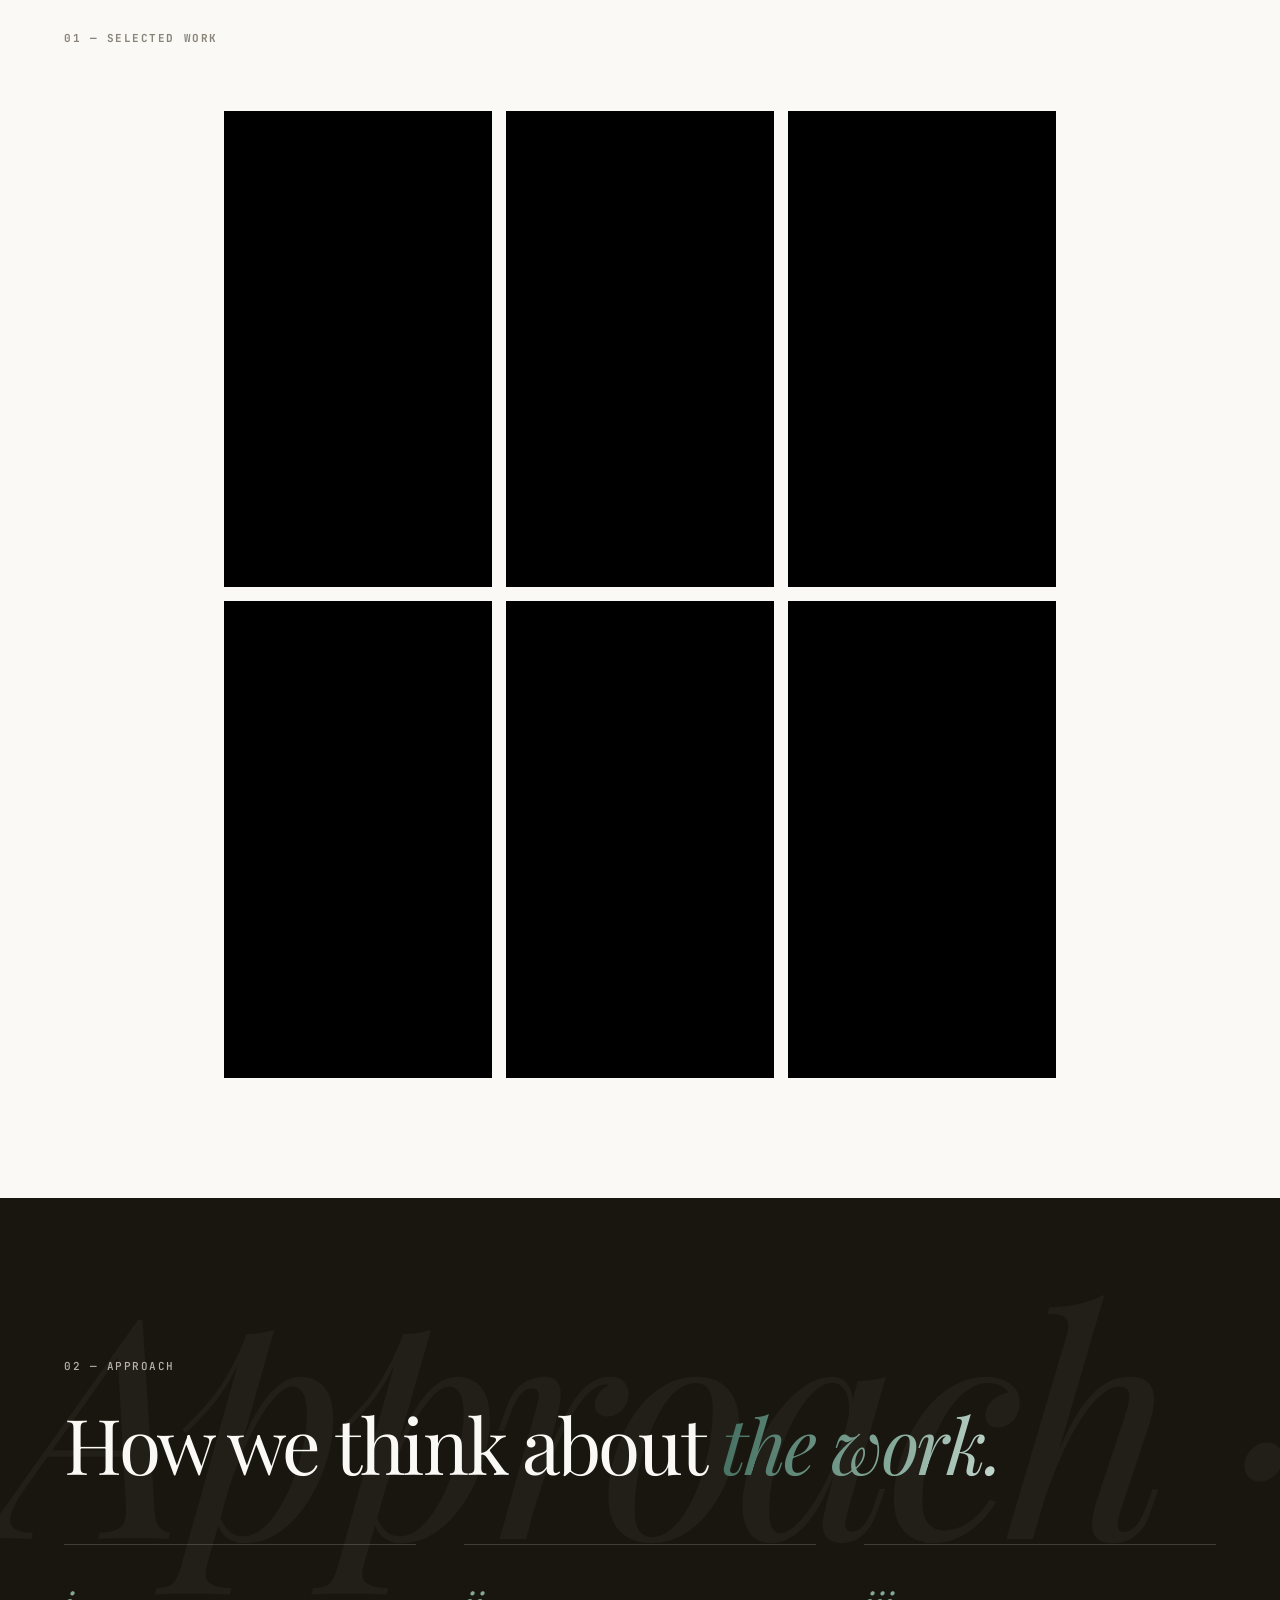
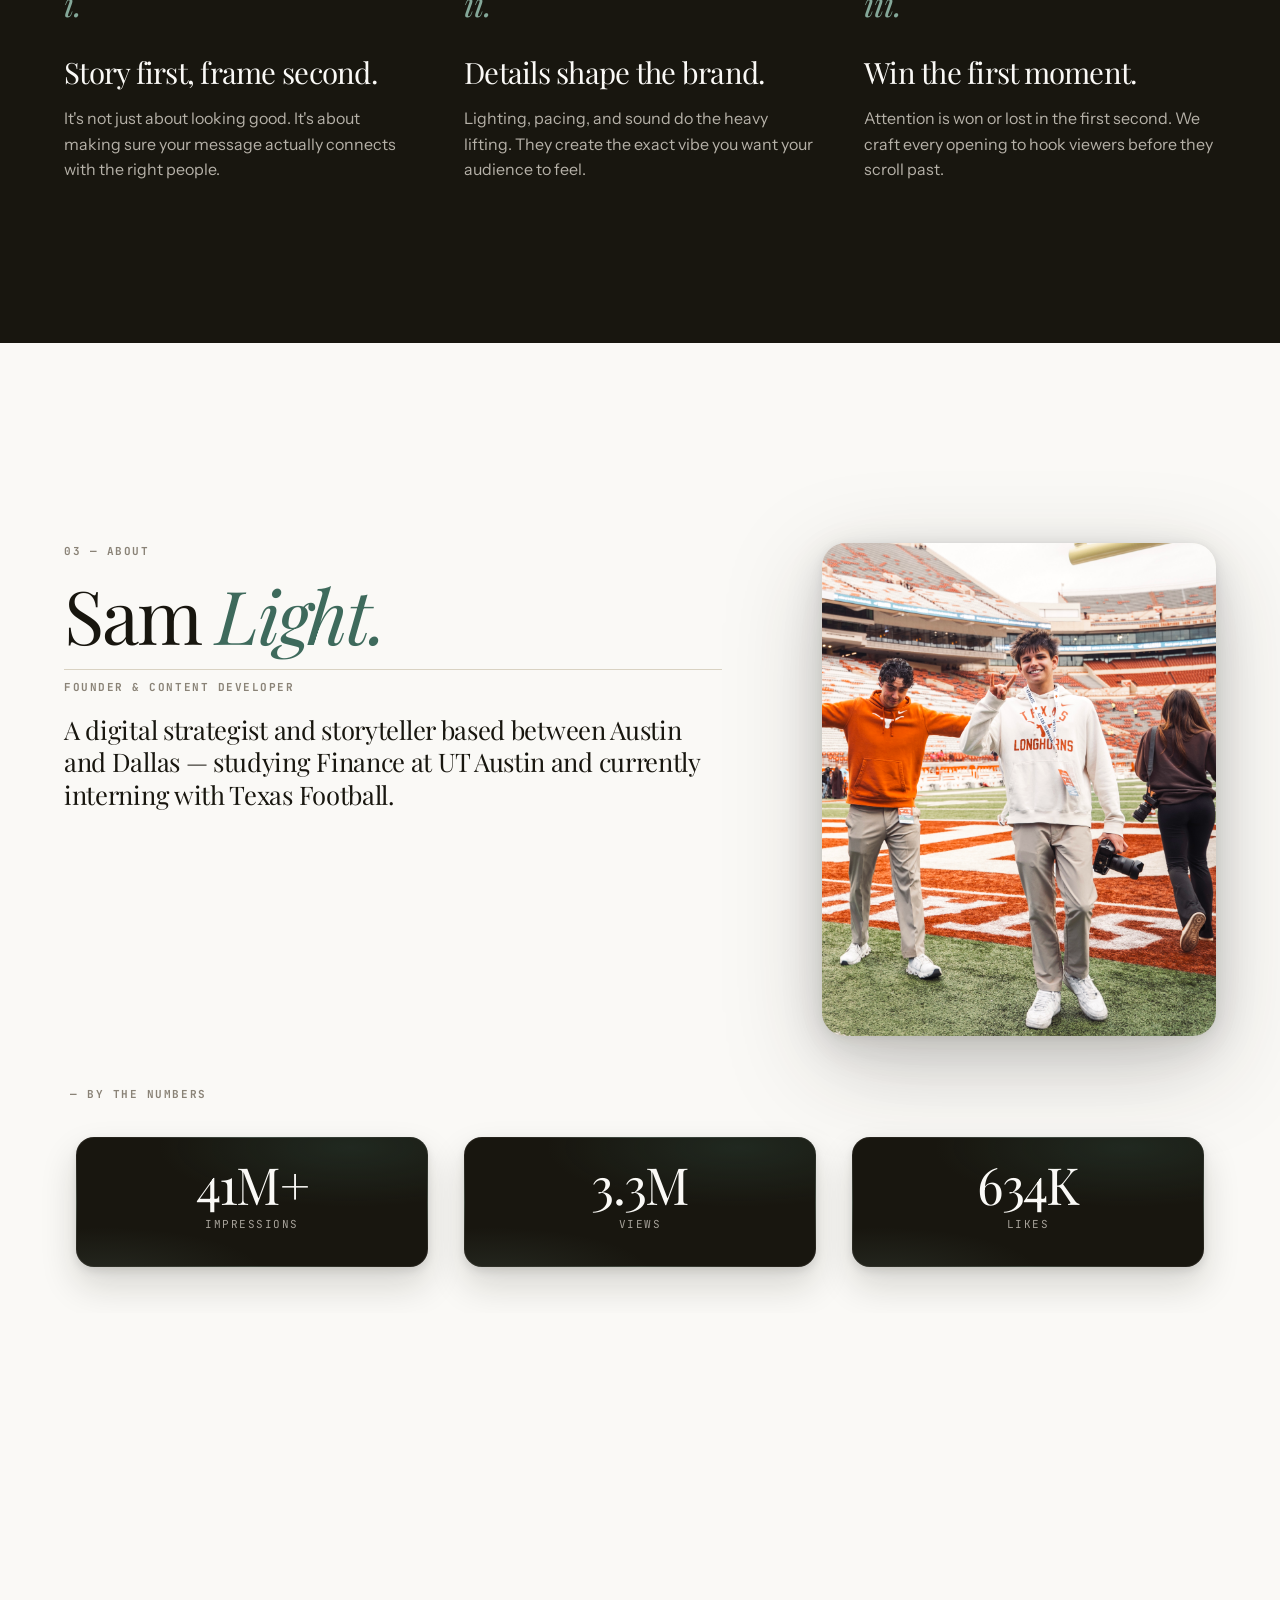
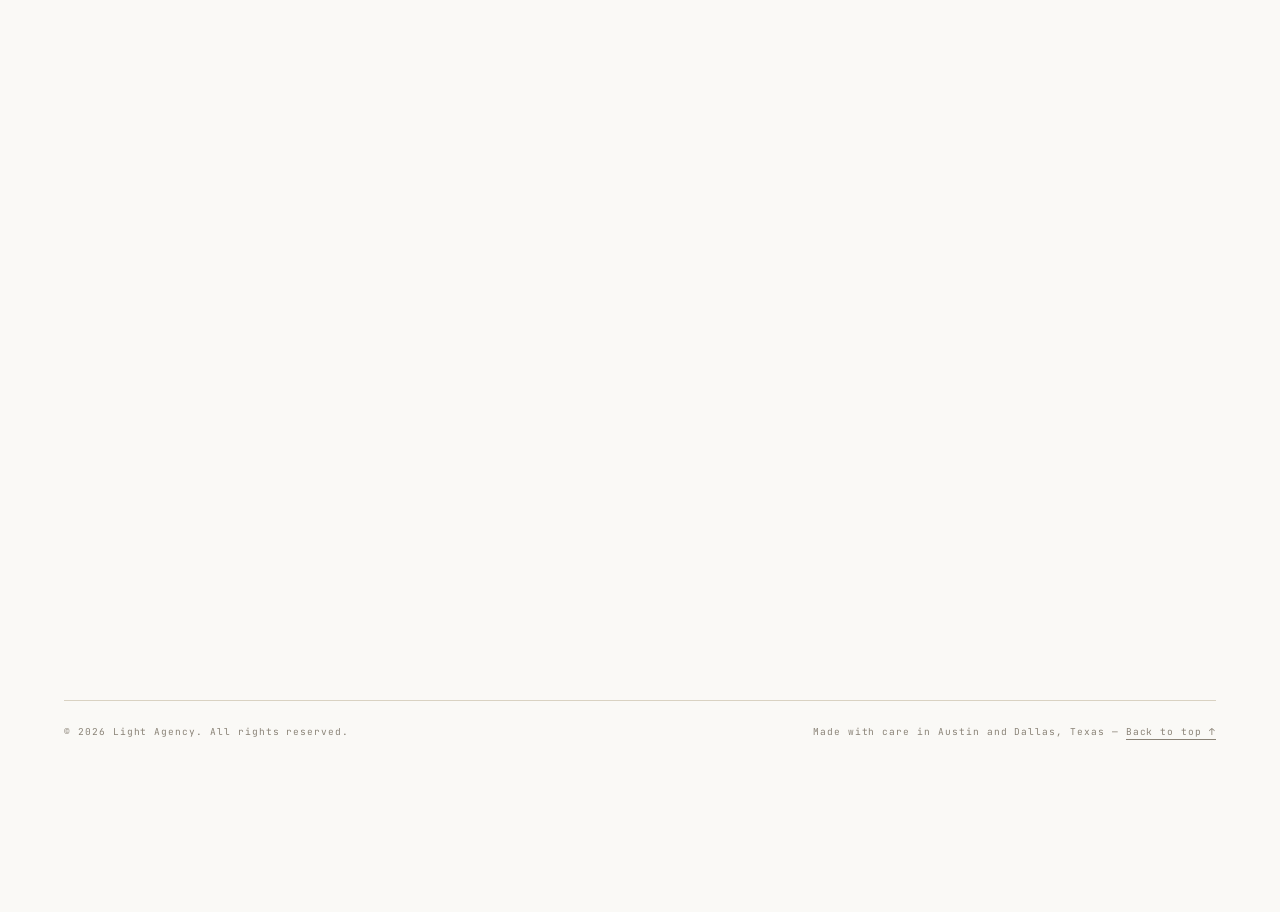
==== commit 0fb1965d: "Add files via upload" ====
--- a/index.html
+++ b/index.html
@@ -151,7 +151,7 @@
   <section id="approach" class="approach">
     <div class="section-head">
       <span class="section-num reveal">02 — Approach</span>
-      <h2 class="reveal">How I think about <em class="gradient-text gradient-text--on-dark">the work.</em></h2>
+      <h2 class="reveal">How we think about <em class="gradient-text gradient-text--on-dark">the work.</em></h2>
     </div>
 
     <div class="approach__grid stagger">
@@ -167,8 +167,8 @@
       </div>
       <div class="approach__col">
         <span class="approach__num">iii.</span>
-        <h3>Format shapes the story.</h3>
-        <p>What works on a big screen flops on a feed. I shoot and cut specifically for where your audience will watch it.</p>
+        <h3>Win the first moment.</h3>
+        <p>Attention is won or lost in the first second. We craft every opening to hook viewers before they scroll past.</p>
       </div>
     </div>
   </section>
--- a/styles.css
+++ b/styles.css
@@ -1005,7 +1005,7 @@
 }
 
 .about__copy .section-num {
-  margin-bottom: 40px;
+  margin-bottom: 20px;
 }
 
 .about__name {
@@ -1014,7 +1014,7 @@
   font-weight: 400;
   line-height: 0.95;
   letter-spacing: -0.03em;
-  margin-bottom: 8px;
+  margin-bottom: 18px;
 }
 .about__name em {
   font-style: italic;
@@ -1814,8 +1814,9 @@
   flex-direction: column;
 }
 
-/* The orbiting dot — moves around the outer perimeter */
+/* Orbiting dot removed — kept in markup but hidden */
 .dot-card__dot {
+  display: none;
   position: absolute;
   top: 10%;
   right: 10%;
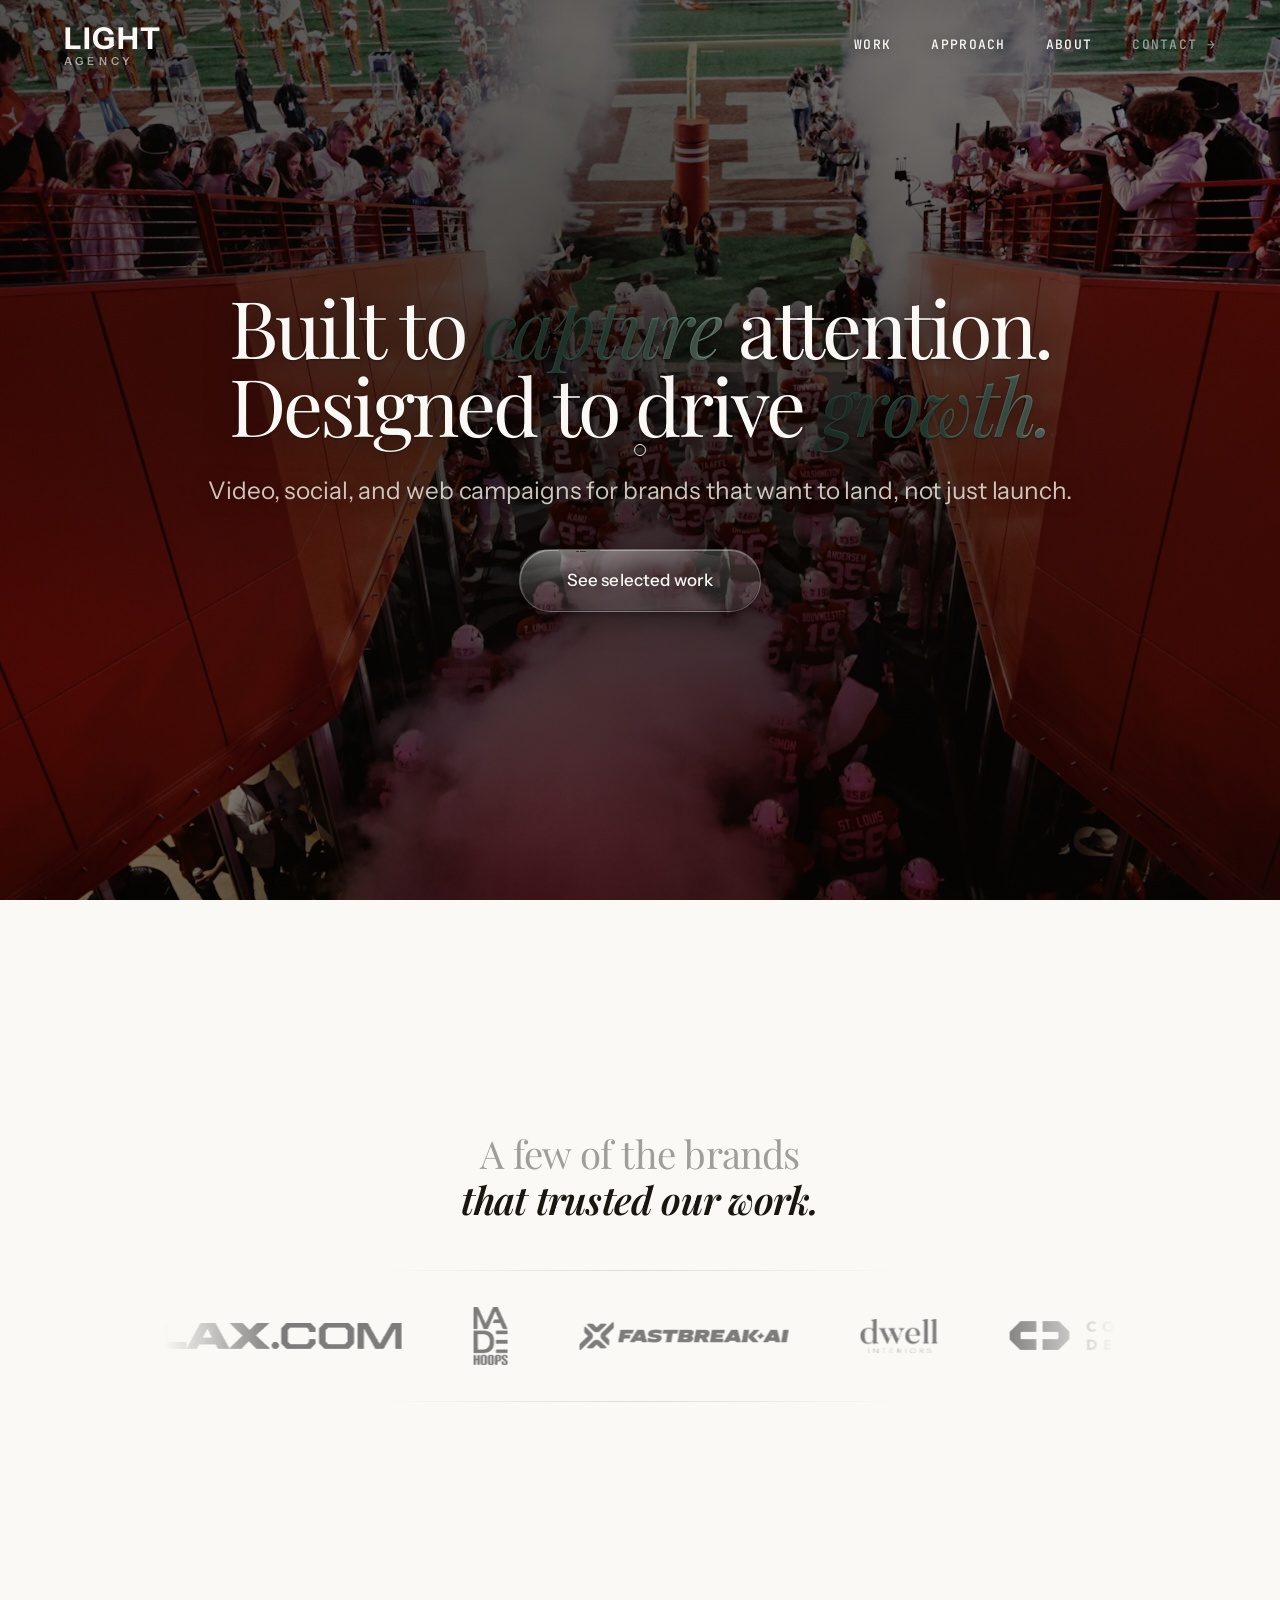
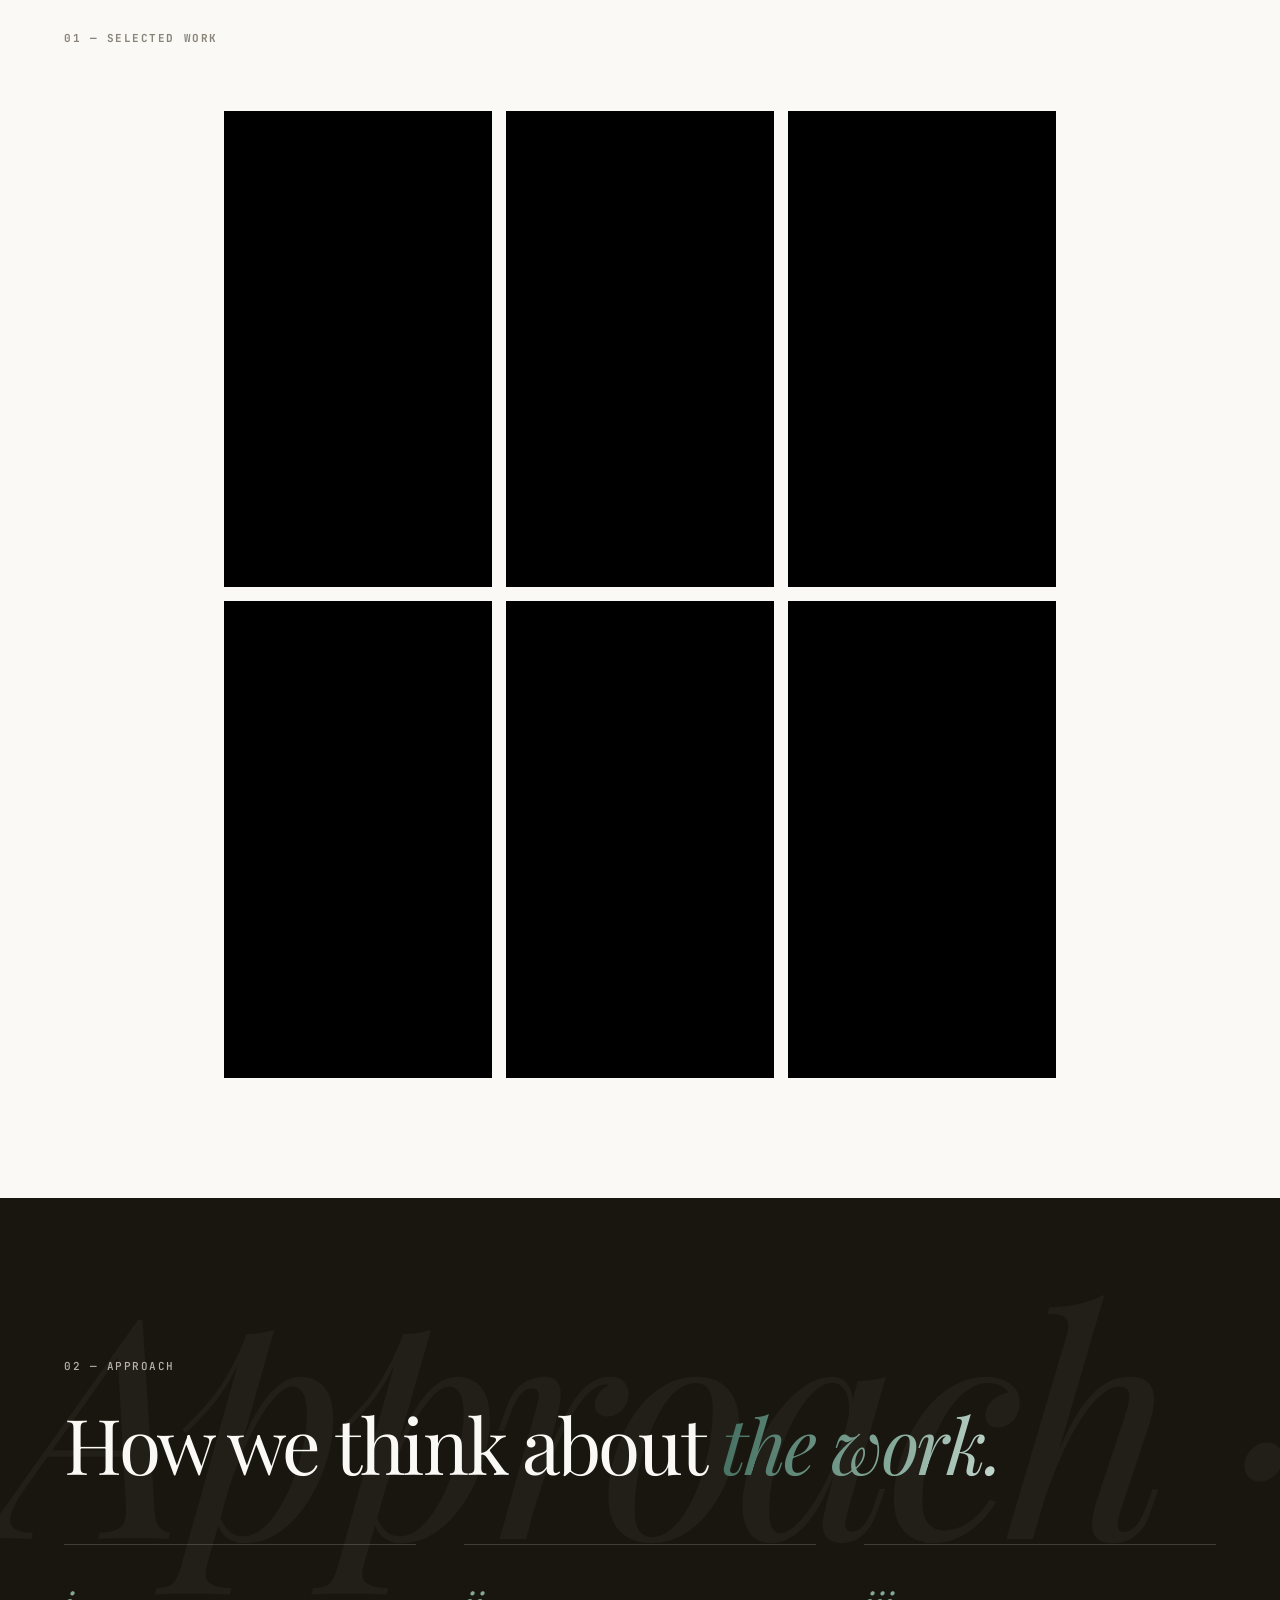
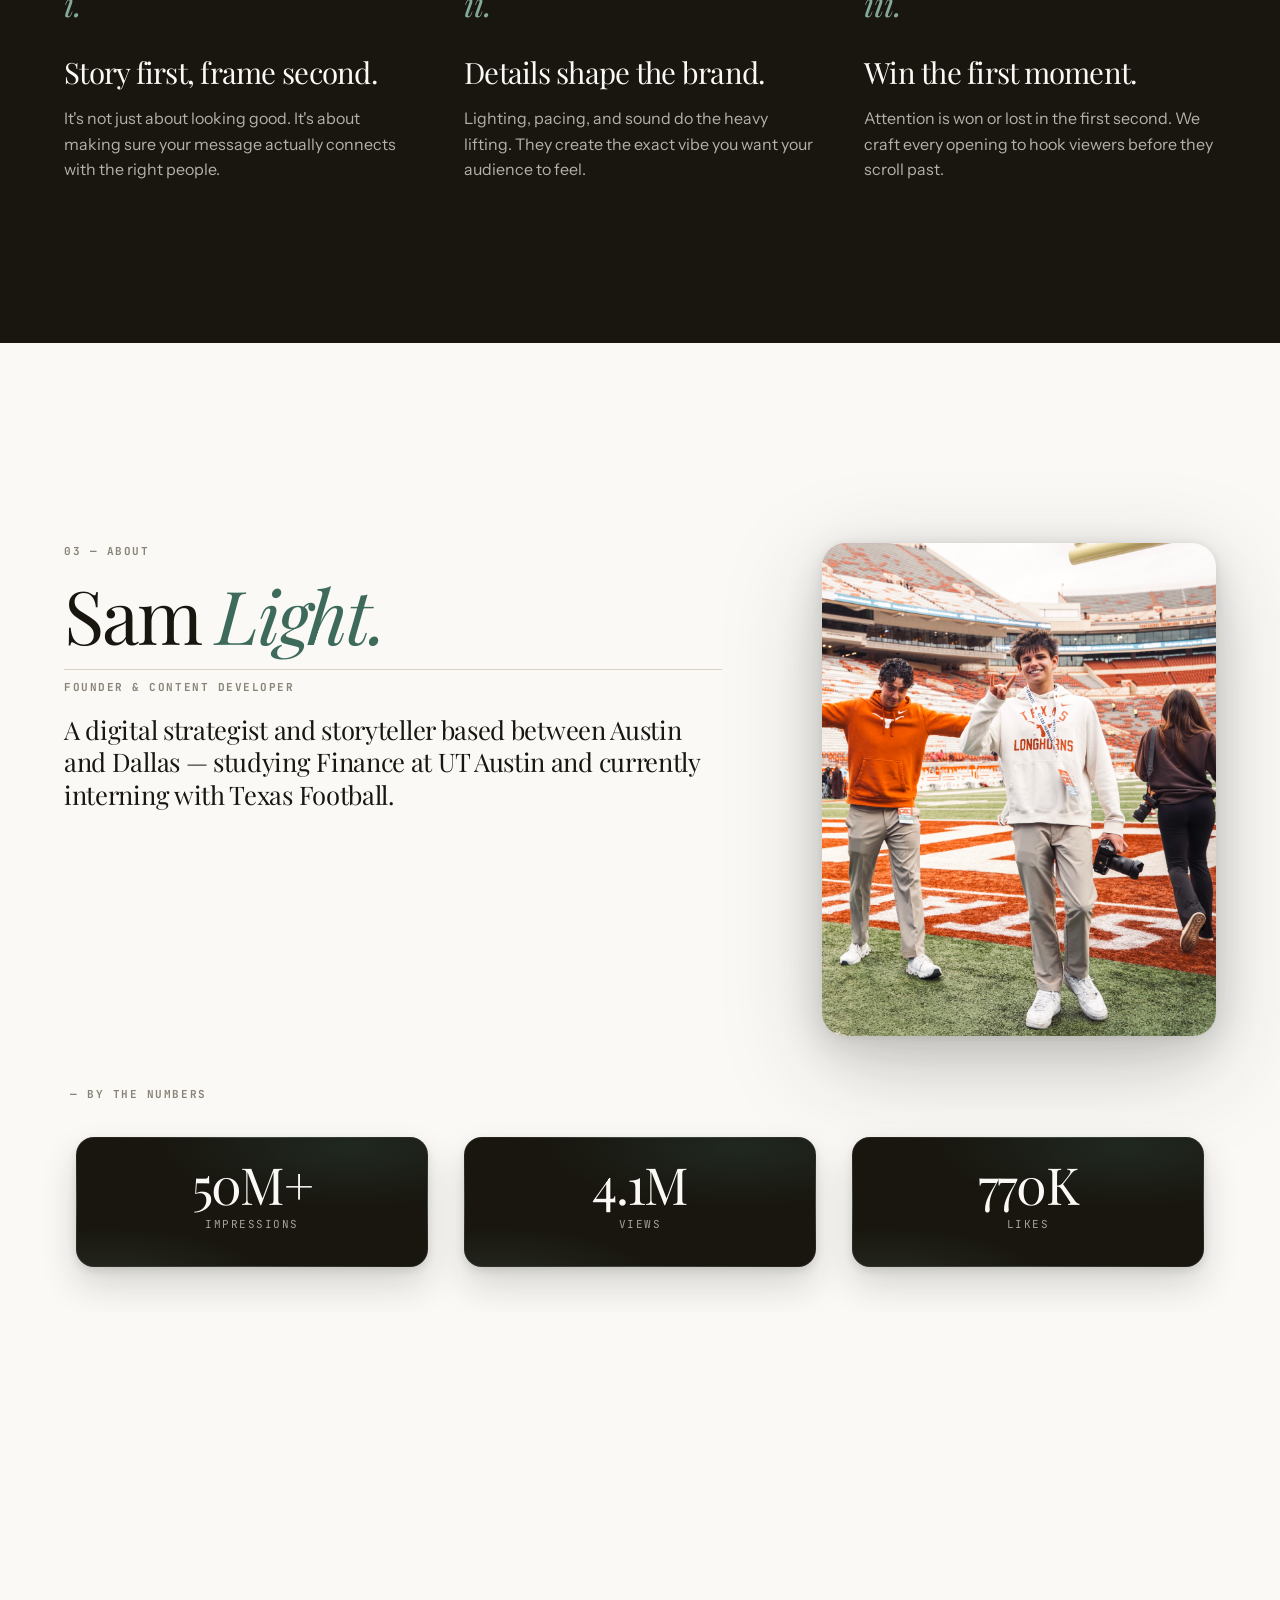
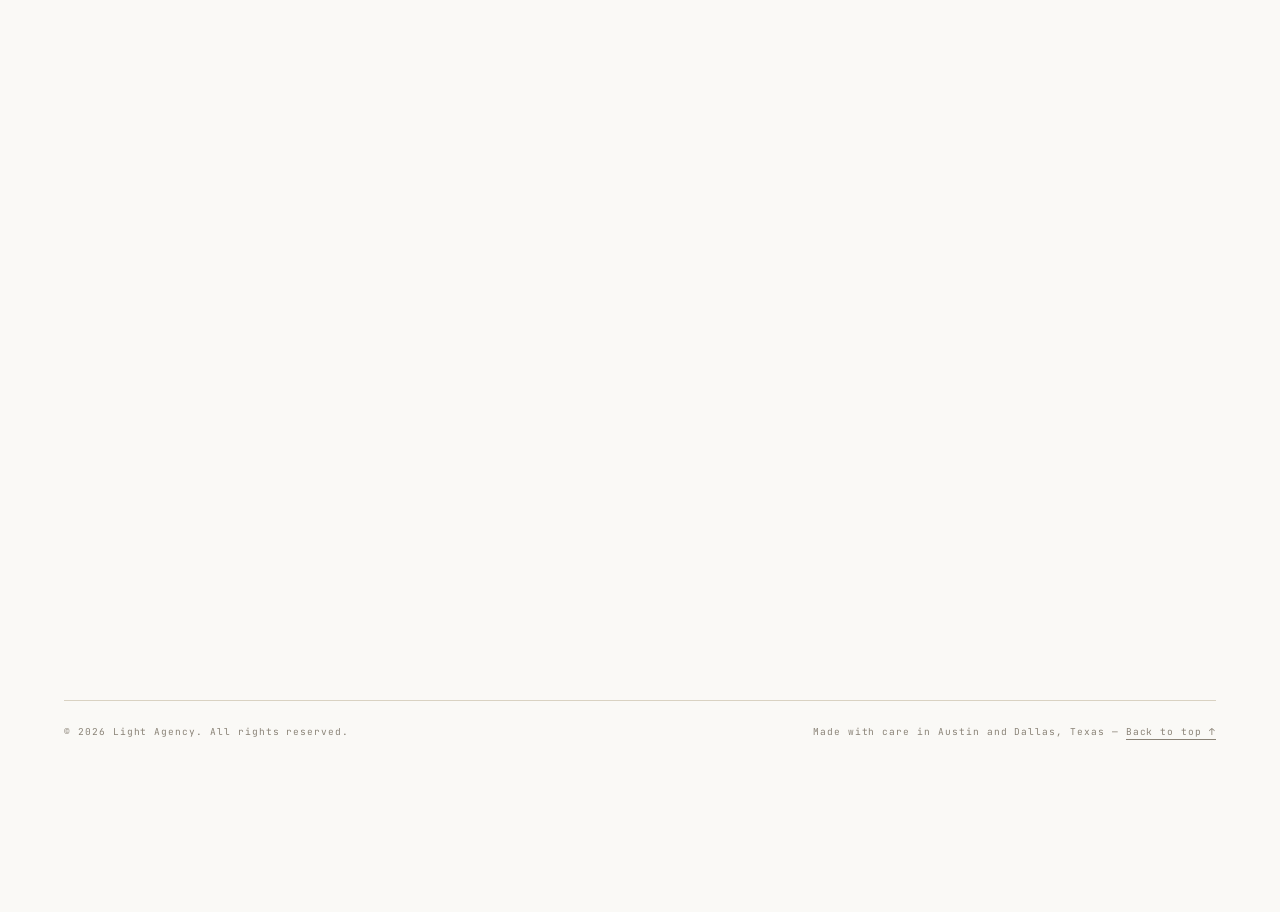
==== commit 9be0190d: "Add files via upload" ====
--- a/index.html
+++ b/index.html
@@ -7,6 +7,17 @@
   <link rel="preload" as="image" href="sequence2.JPG" fetchpriority="high" />
   <title>Light Agency — Video & Content Strategy</title>
   <meta name="description" content="Light Agency builds video, social, and web campaigns for brands that want to land, not just launch — working at the intersection of craft and consumer strategy." />
+
+  <!-- Social sharing (Open Graph + Twitter) -->
+  <meta property="og:type" content="website" />
+  <meta property="og:title" content="Light Agency — Video & Content Strategy" />
+  <meta property="og:description" content="Video, social, and web campaigns for brands that want to land, not just launch." />
+  <meta property="og:url" content="https://sam-light2.github.io/light-agency/" />
+  <meta property="og:image" content="https://sam-light2.github.io/light-agency/sequence2.JPG" />
+  <meta name="twitter:card" content="summary_large_image" />
+  <meta name="twitter:title" content="Light Agency — Video & Content Strategy" />
+  <meta name="twitter:description" content="Video, social, and web campaigns for brands that want to land, not just launch." />
+  <meta name="twitter:image" content="https://sam-light2.github.io/light-agency/sequence2.JPG" />
 
   <link rel="icon" type="image/png" href="[data-uri]" />
 
@@ -99,7 +110,7 @@
   </section>
 
   <!-- ====================== WORK ====================== -->
-  <section id="work" class="work">
+  <section id="work" class="work" aria-label="Selected work">
     <div class="section-head">
       <span class="section-num reveal">01 — Selected Work</span>
     </div>
@@ -264,7 +275,7 @@
       </div>
 
       <div class="contact__right reveal">
-        <form class="contact__form" novalidate>
+        <form class="contact__form">
           <div class="contact__form-row">
             <div class="contact__field">
               <label for="cf-name">Name <span aria-hidden="true">*</span></label>
@@ -296,6 +307,6 @@
 
   </main>
 
-  <script src="script.js"></script>
+  <script src="script.js" defer></script>
 </body>
 </html>
--- a/styles.css
+++ b/styles.css
@@ -285,6 +285,7 @@
 .hero {
   position: relative;
   min-height: 100vh;
+  min-height: 100dvh; /* dvh excludes mobile browser chrome — no jumpy resize */
   display: flex;
   flex-direction: column;
   align-items: center;
